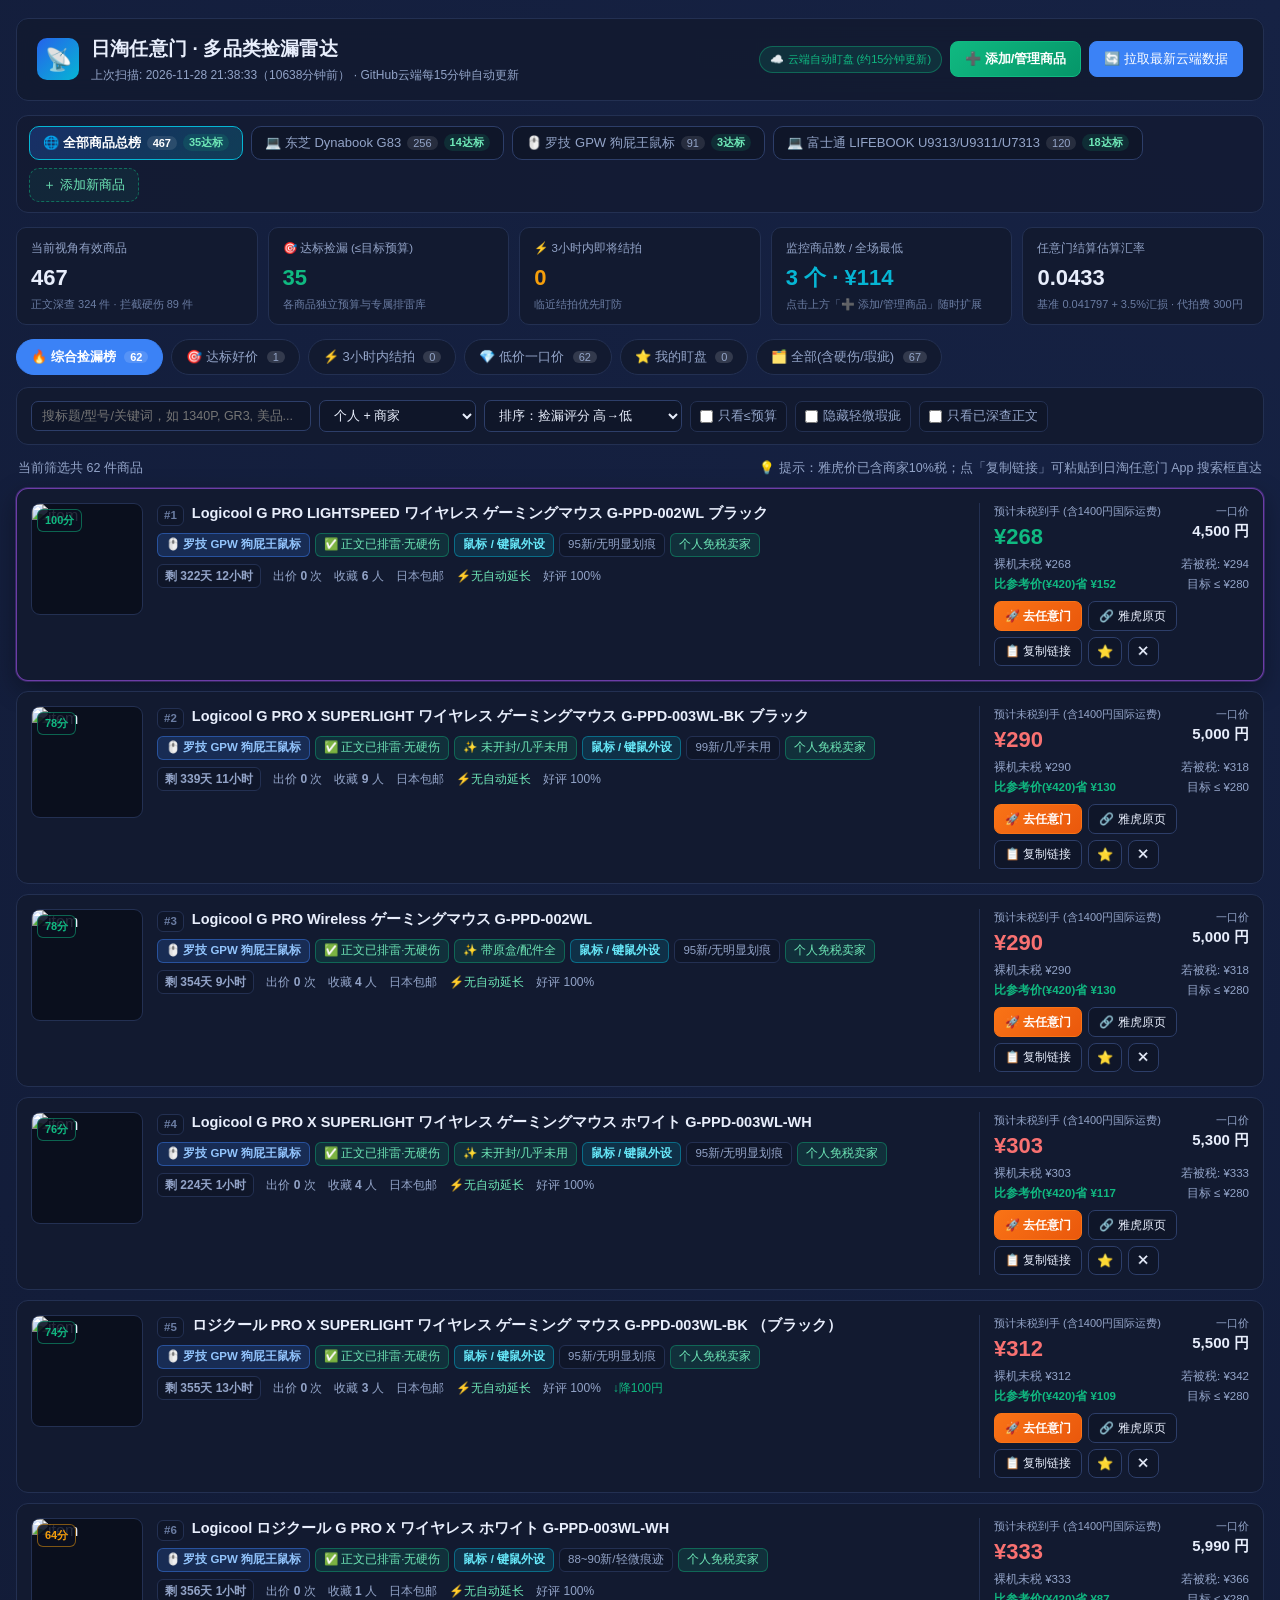
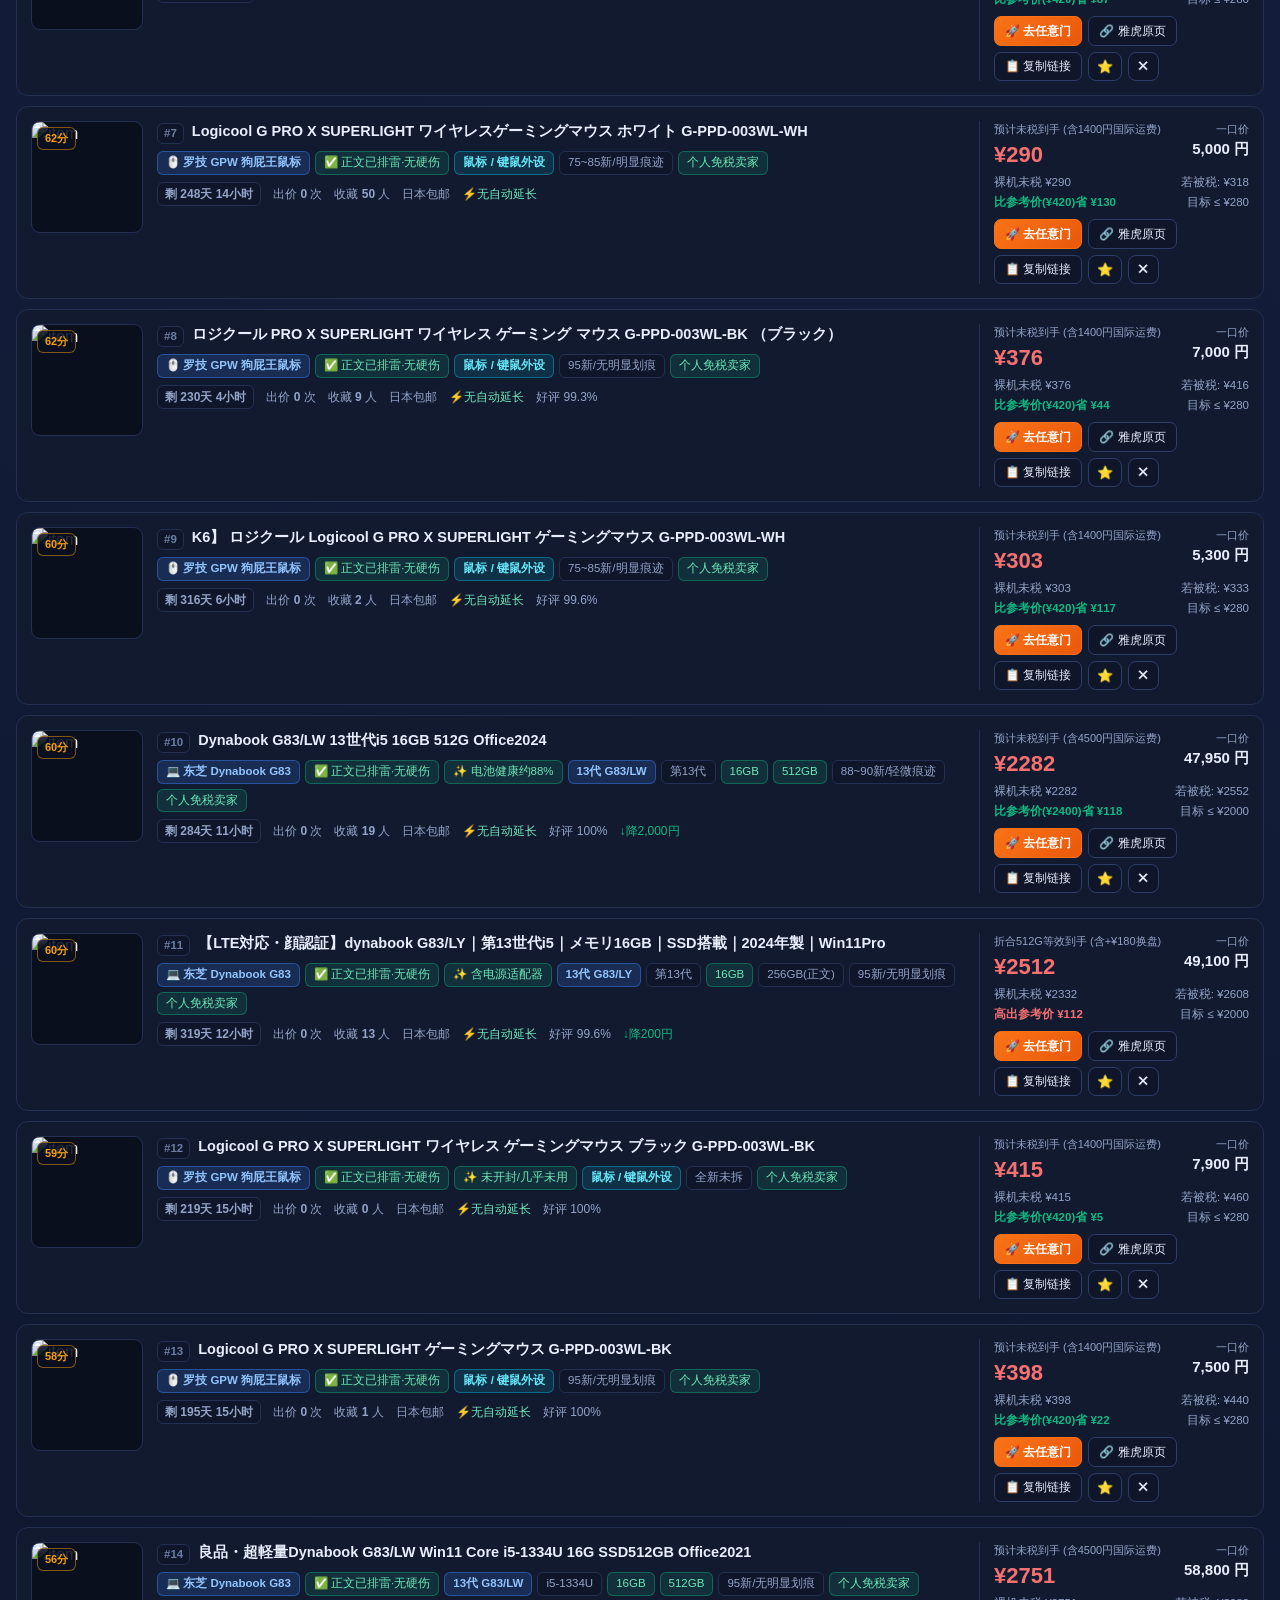
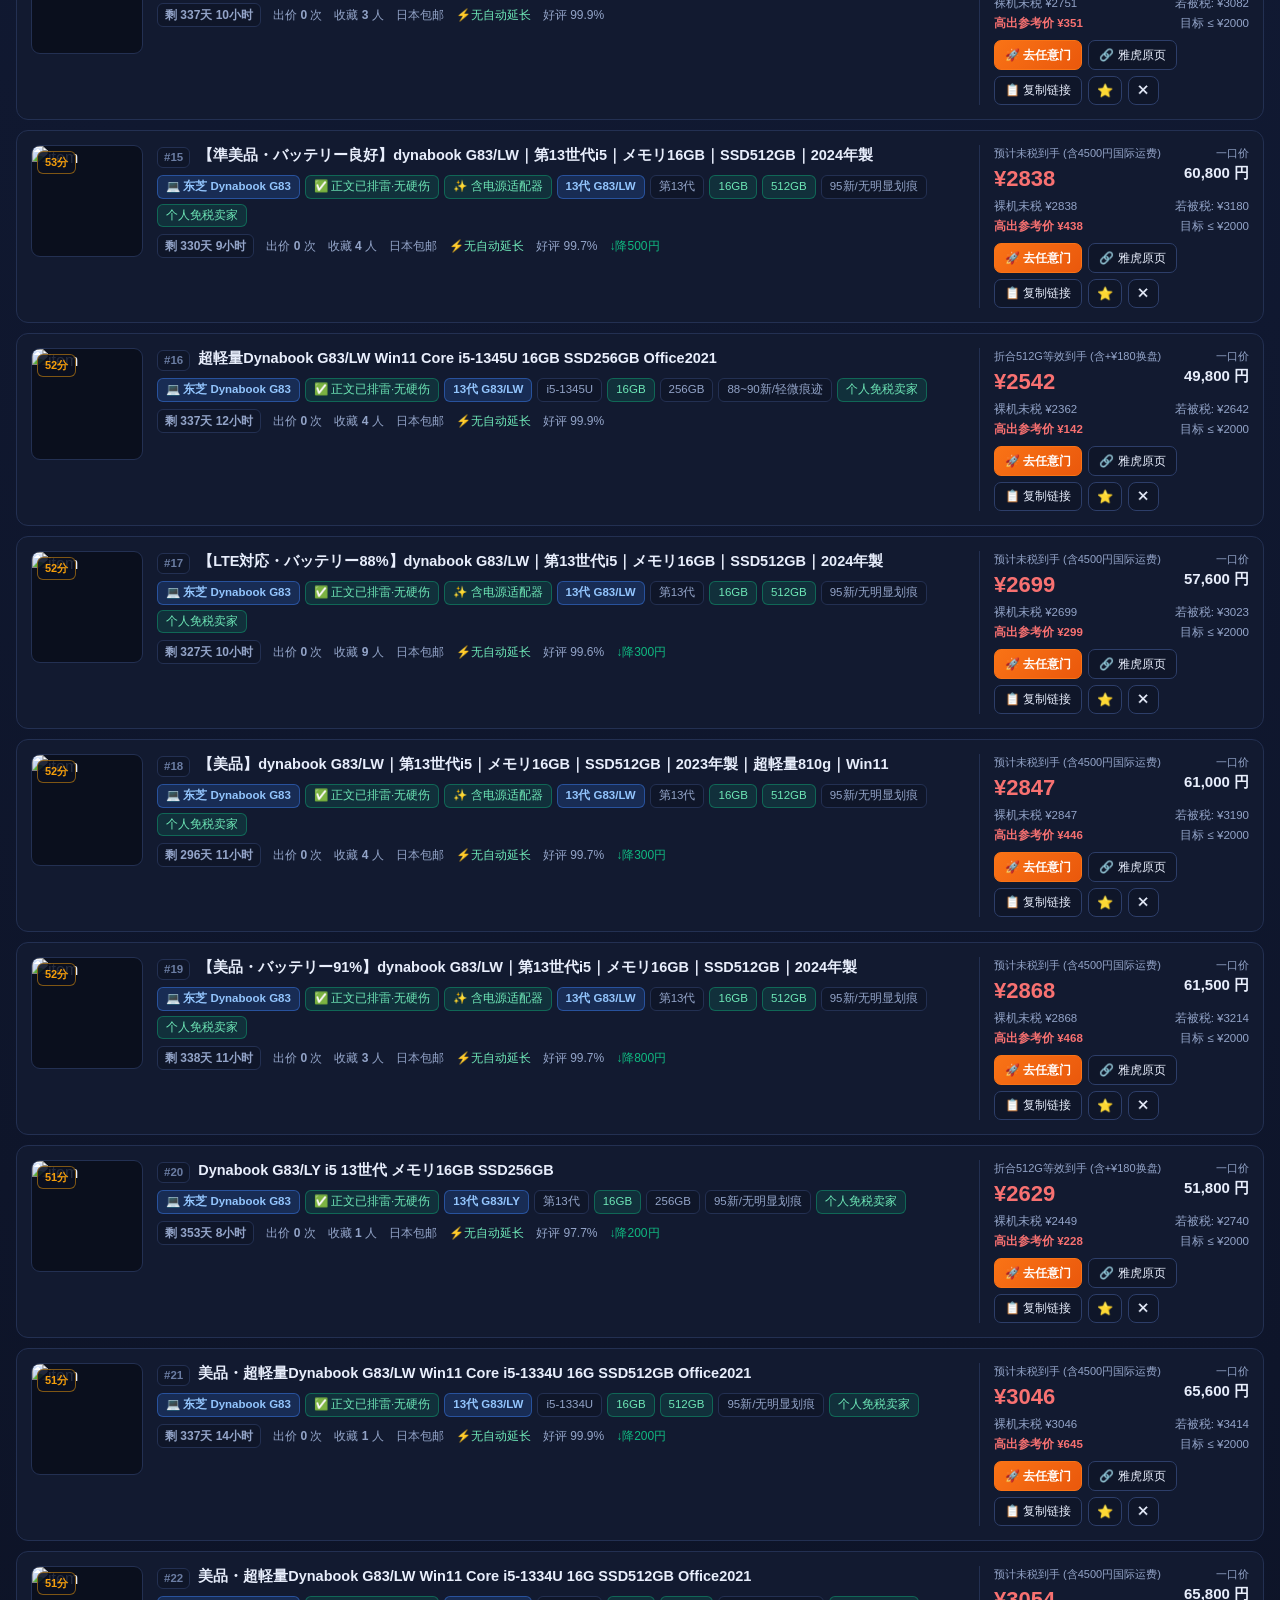
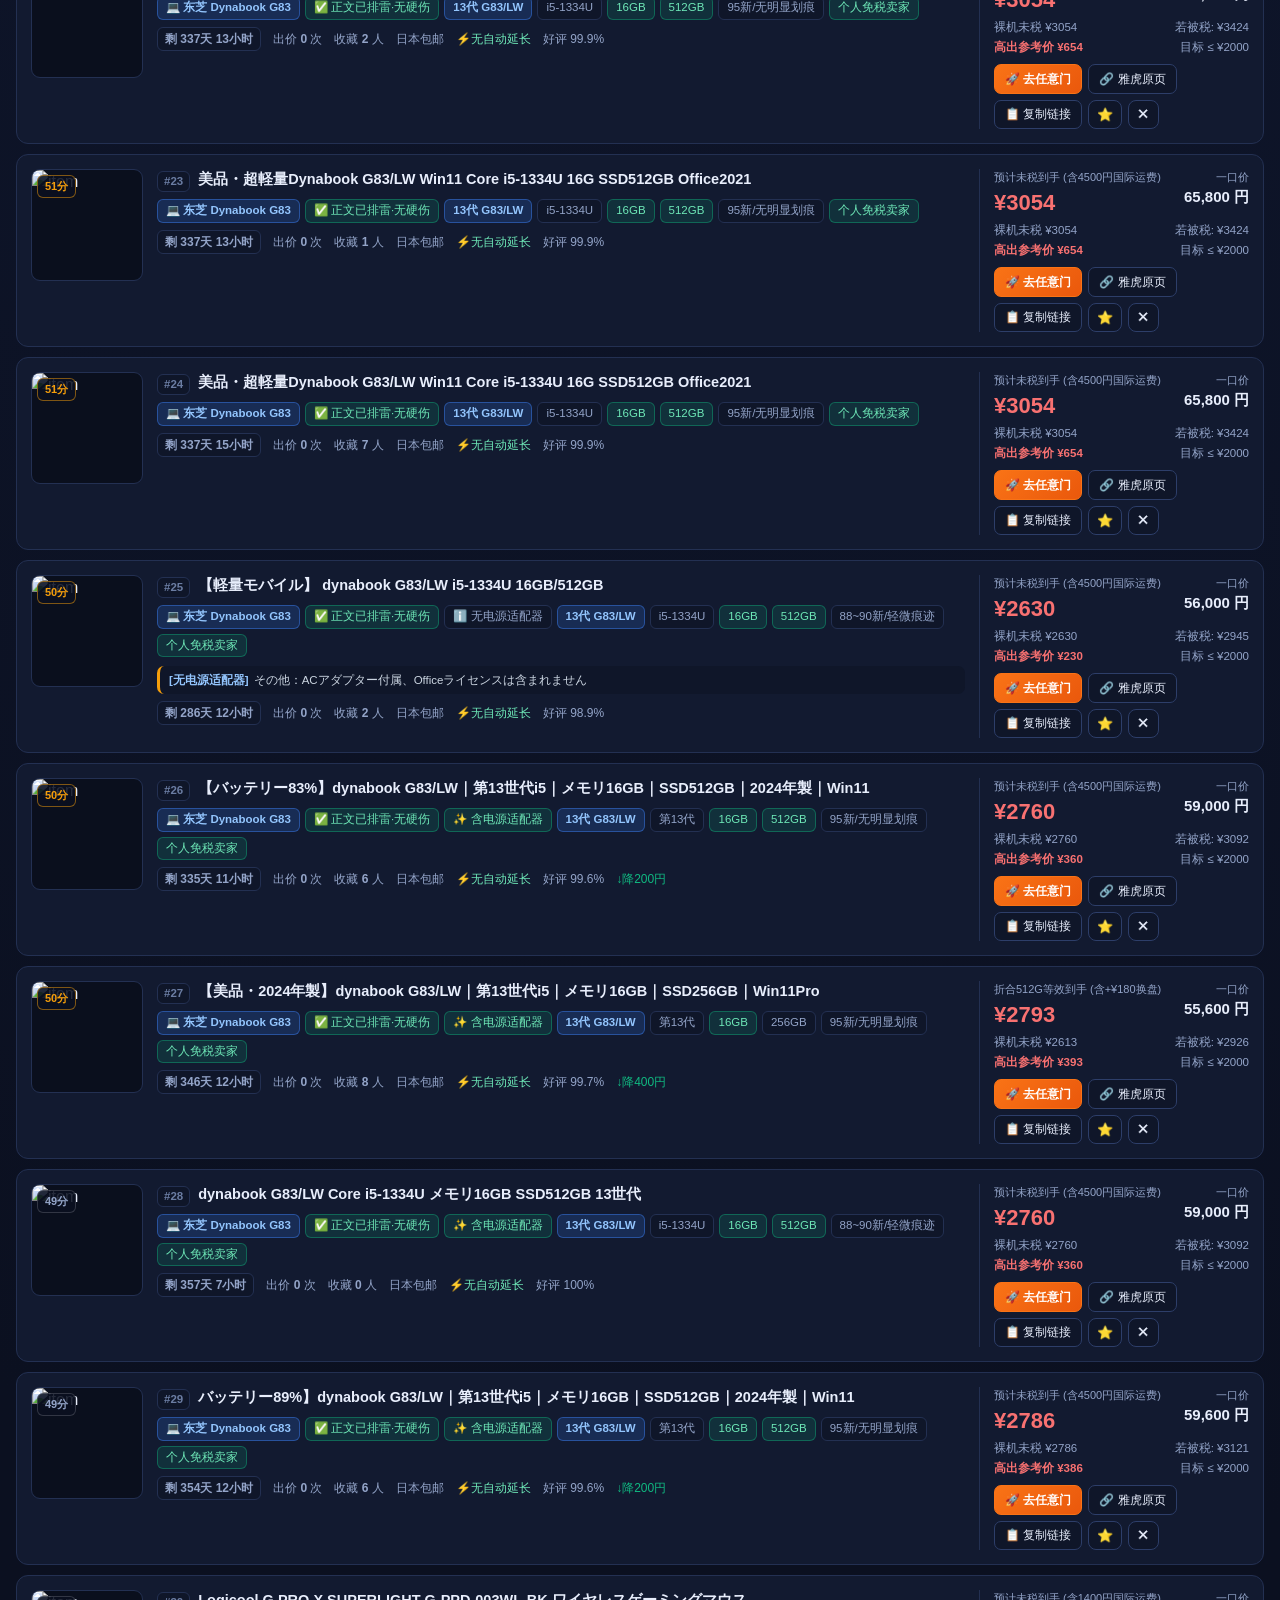
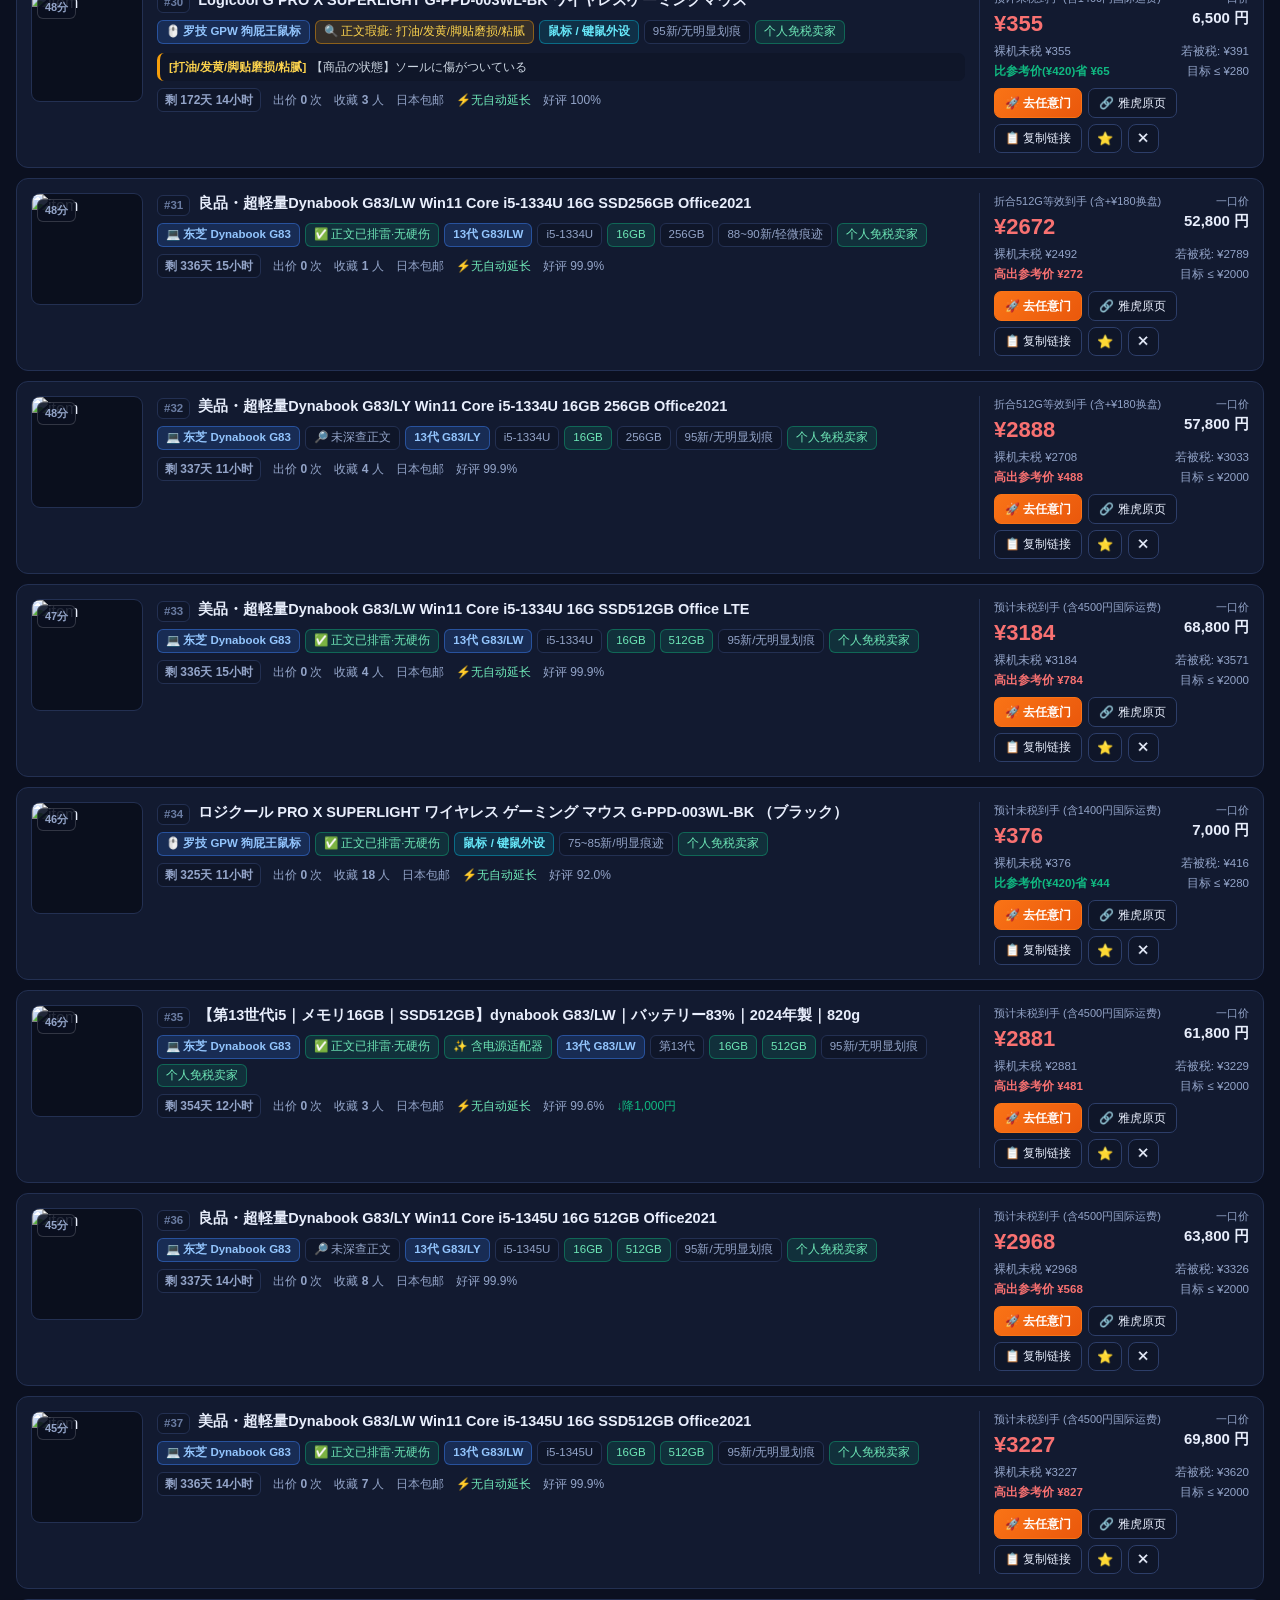
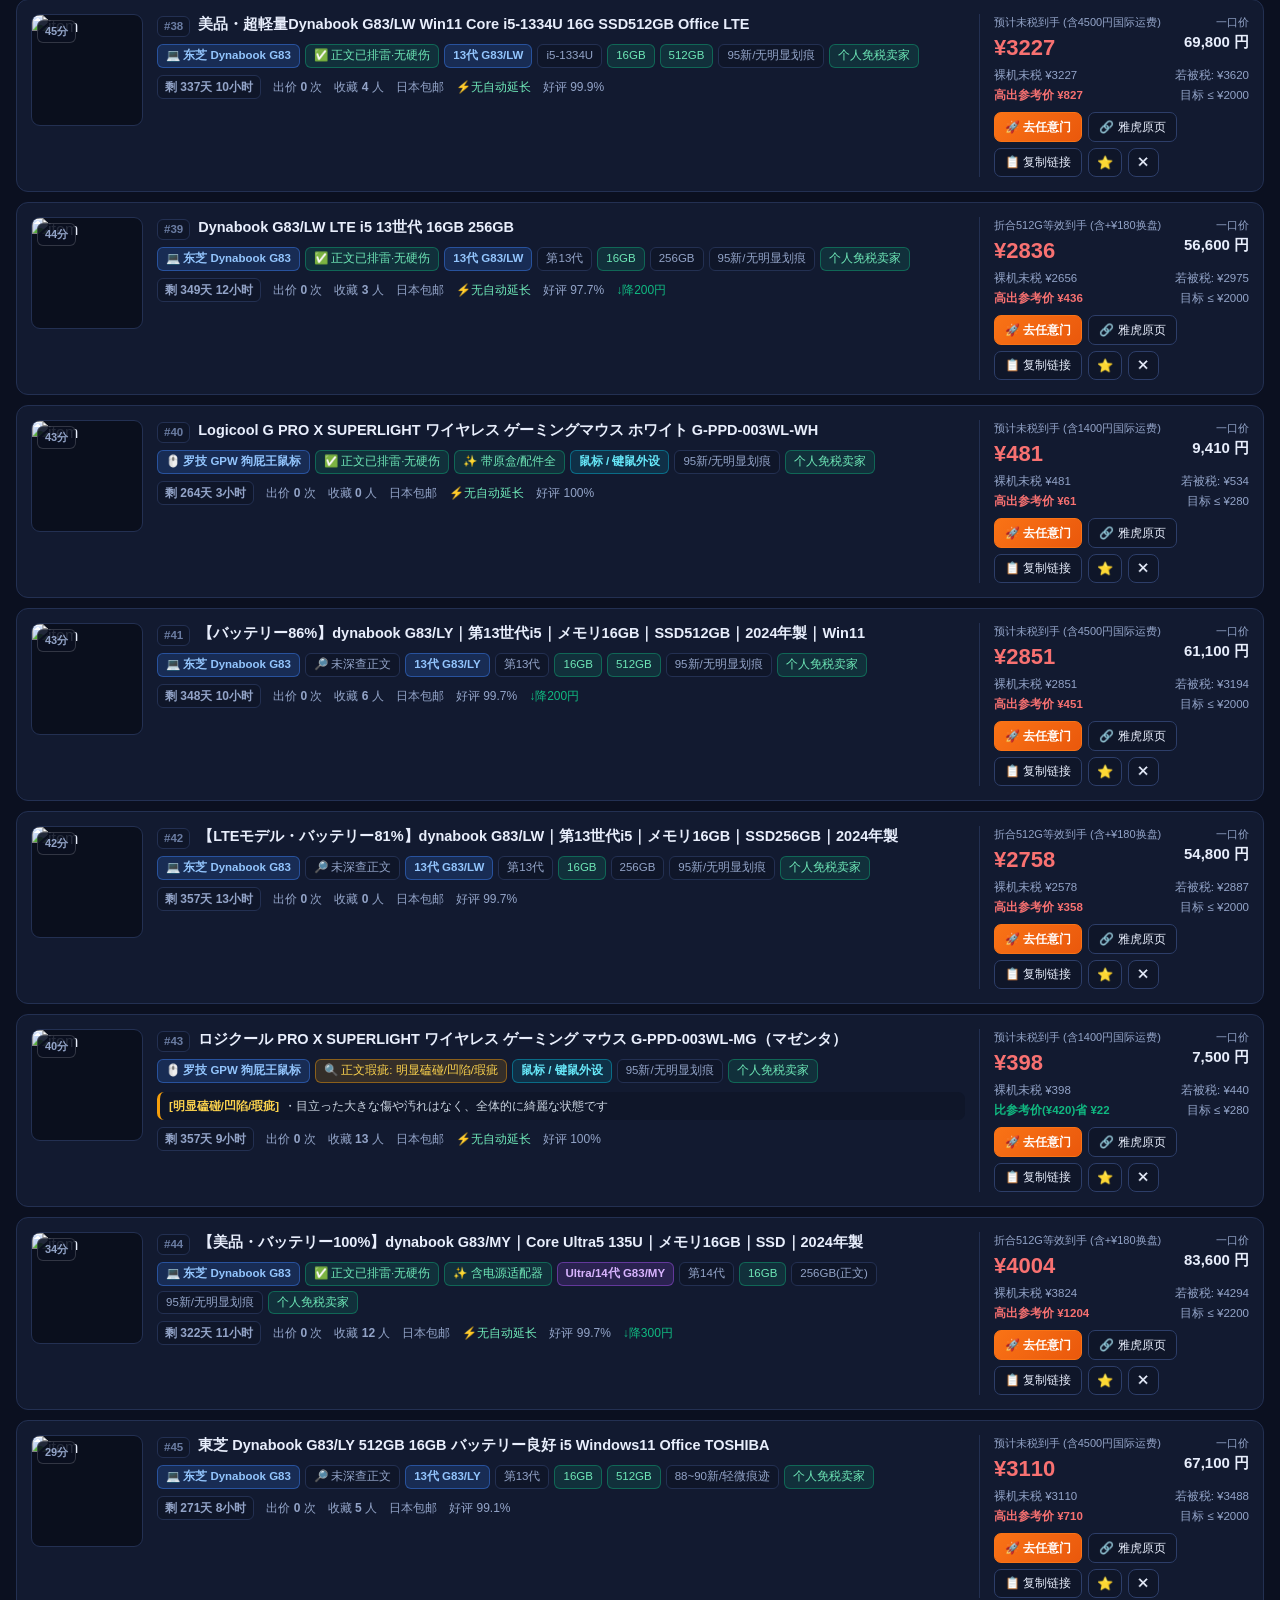
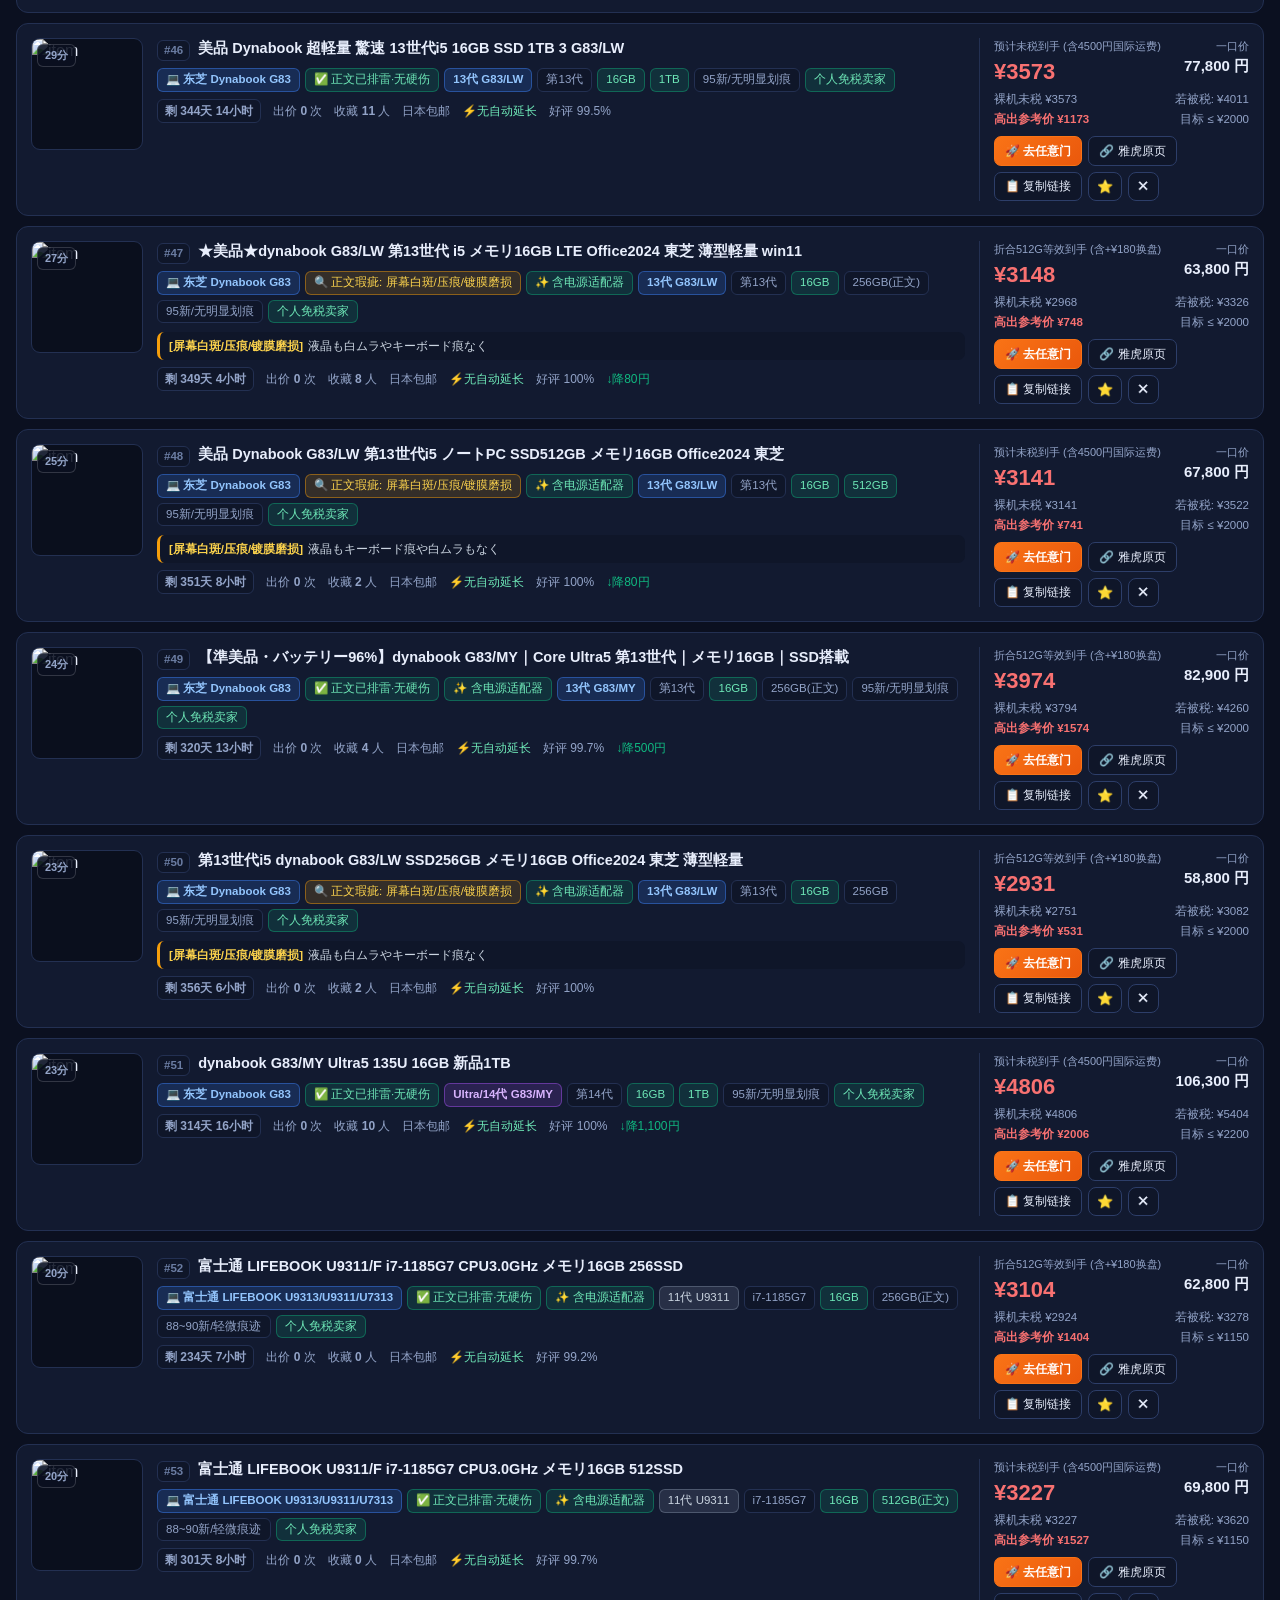
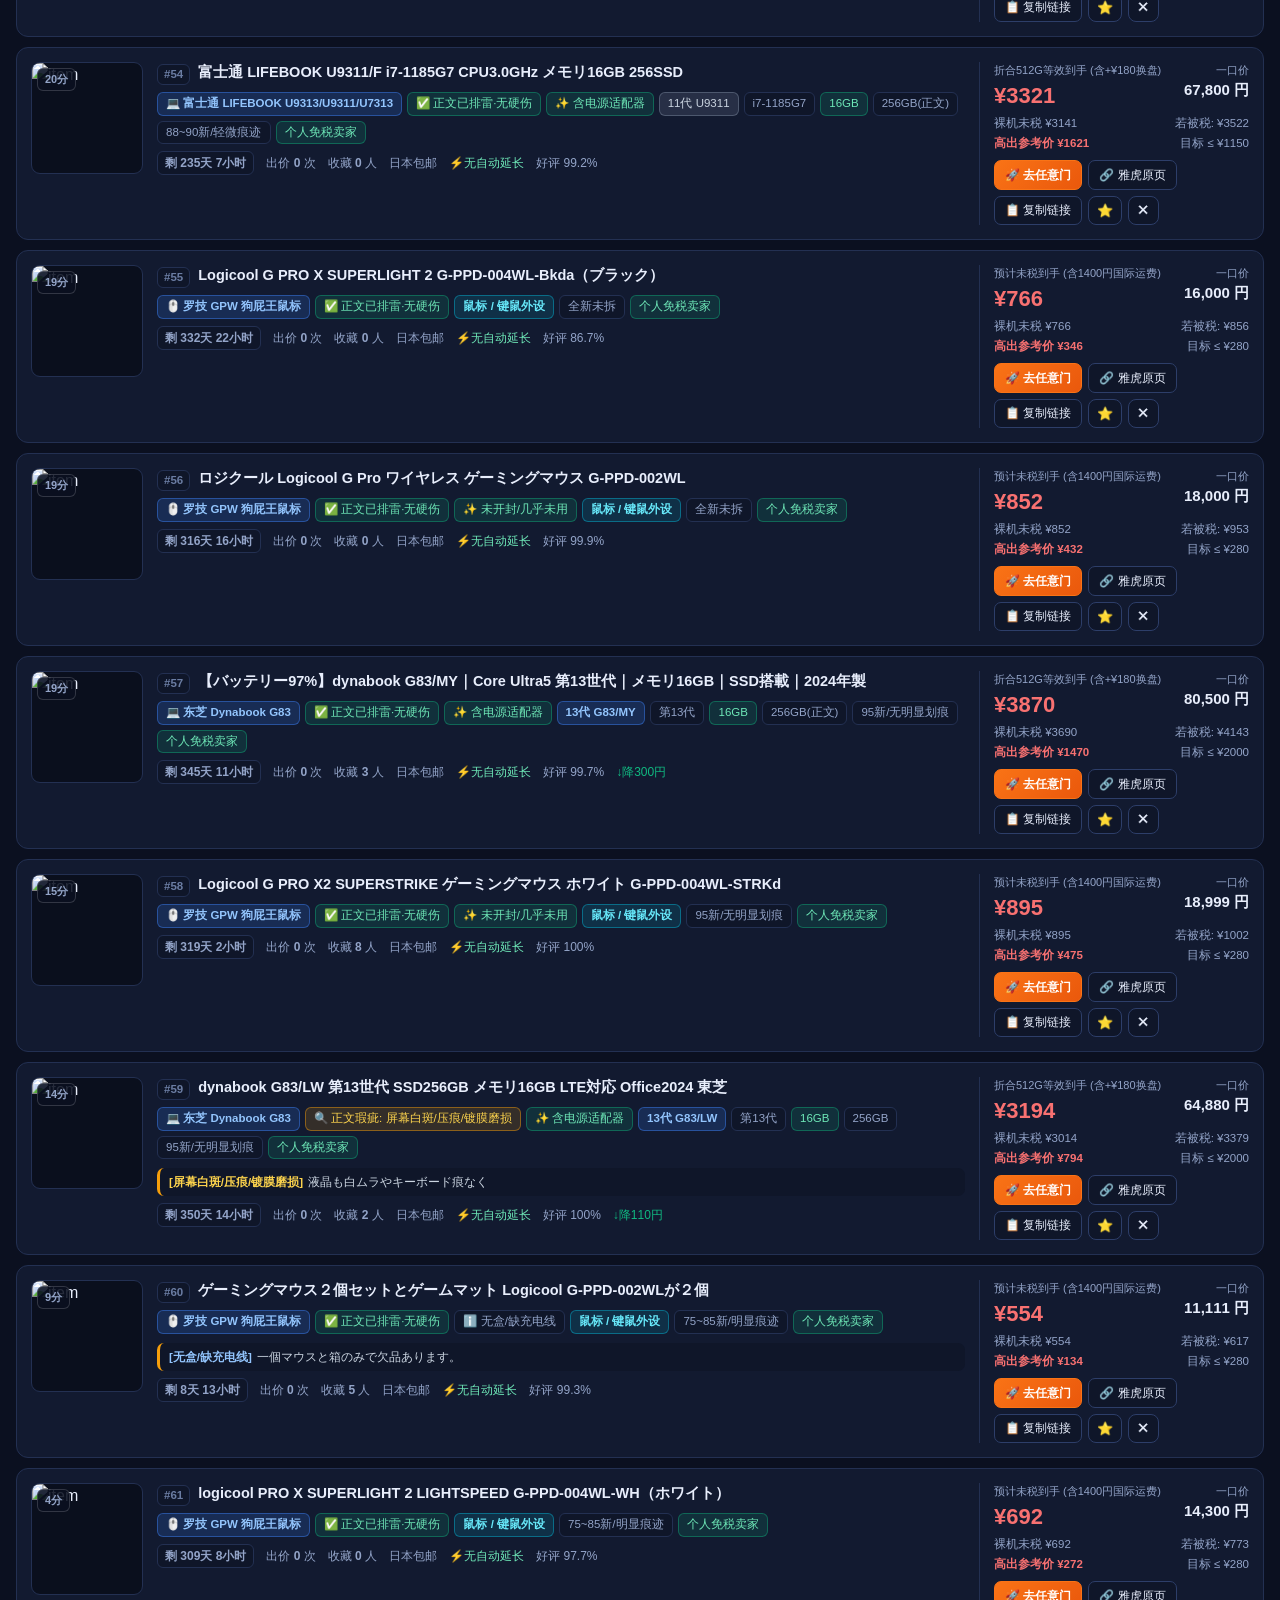
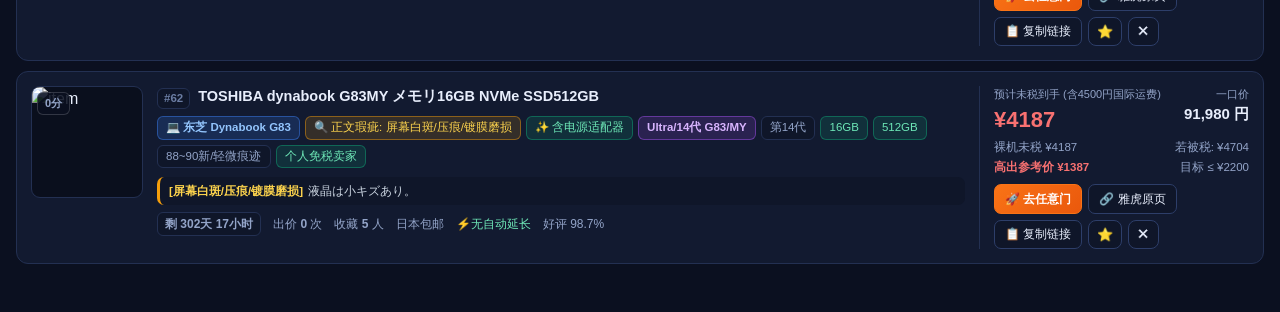
==== docs/index.html @ 6370a527 "chore: update G83 radar snapshot" ====
<!DOCTYPE html>
<html lang="zh-CN">
<head>
  <meta charset="UTF-8" />
  <meta name="viewport" content="width=device-width, initial-scale=1.0" />
  <meta http-equiv="Cache-Control" content="no-cache, no-store, must-revalidate" />
  <meta http-equiv="Pragma" content="no-cache" />
  <meta http-equiv="Expires" content="0" />
  <title>日淘任意门 · 万能多品类捡漏雷达</title>
  <link rel="stylesheet" href="styles.css?v=1795873127" />
</head>
<body>
  <div class="container">
    <header class="topbar">
      <div class="brand">
        <div class="brand-icon">📡</div>
        <div>
          <h1>日淘任意门 · 多品类捡漏雷达</h1>
          <div class="brand-sub" id="statusSub">正在加载最新数据...</div>
        </div>
      </div>
      <div class="header-actions">
        <span class="mode-badge" id="modeBadge">检测运行模式...</span>
        <button class="btn btn-green" id="btnManageProfiles" title="随时添加、修改、暂停或删除你想买的商品">➕ 添加/管理商品</button>
        <button class="btn btn-primary" id="btnScan" title="立即重新抓取雅虎日拍">🔄 立即扫描</button>
        <button class="btn" id="btnSyncGh" style="display:none;" title="将本地修改的商品列表同步到 GitHub 云端">☁️ 同步云端</button>
        <button class="btn" id="btnSettings" title="修改全局汇率、代拍费与手机推送通道">⚙️ 全局与推送</button>
      </div>
    </header>

    <!-- Multi-Category Product Switcher -->
    <section class="profile-strip" id="profileBar">
      <button class="profile-pill active" data-pid="all">🌐 全部商品总榜</button>
    </section>

    <section class="kpi-grid">
      <div class="kpi-card">
        <div class="kpi-label">当前视角有效商品</div>
        <div class="kpi-val" id="kpiClean">-</div>
        <div class="kpi-sub" id="kpiRaw">已自动排雷过滤配件与硬伤</div>
      </div>
      <div class="kpi-card">
        <div class="kpi-label">🎯 达标捡漏 (≤目标预算)</div>
        <div class="kpi-val green" id="kpiUnderBudget">-</div>
        <div class="kpi-sub" id="kpiBudgetDesc">按各商品目标到手价实时比价</div>
      </div>
      <div class="kpi-card">
        <div class="kpi-label">⚡ 3小时内即将结拍</div>
        <div class="kpi-val amber" id="kpiEndingSoon">-</div>
        <div class="kpi-sub">临近结拍优先盯防</div>
      </div>
      <div class="kpi-card">
        <div class="kpi-label" id="kpi4Label">监控商品 / 最低到手价</div>
        <div class="kpi-val cyan" id="kpi4Val">-</div>
        <div class="kpi-sub" id="kpi4Sub">支持 8 套品类专属排雷库</div>
      </div>
      <div class="kpi-card">
        <div class="kpi-label">任意门结算估算汇率</div>
        <div class="kpi-val" id="kpiFx">-</div>
        <div class="kpi-sub" id="kpiFxSub">含约 3.5% 汇损 + 对应国际运费</div>
      </div>
    </section>

    <nav class="tabs" id="presetTabs">
      <button class="tab-btn active" data-tab="steals">🔥 综合捡漏榜 <span class="tab-count" id="cntSteals">0</span></button>
      <button class="tab-btn" data-tab="under">🎯 达标好价 <span class="tab-count" id="cntUnder">0</span></button>
      <button class="tab-btn" data-tab="ending">⚡ 3小时内结拍 <span class="tab-count" id="cntEnding">0</span></button>
      <button class="tab-btn" data-tab="buynow">💎 低价一口价 <span class="tab-count" id="cntBuyNow">0</span></button>
      <button class="tab-btn" data-tab="starred">⭐ 我的盯盘 <span class="tab-count" id="cntStarred">0</span></button>
      <button class="tab-btn" data-tab="all">🗂️ 全部(含硬伤/瑕疵) <span class="tab-count" id="cntAll">0</span></button>
    </nav>

    <section class="filter-bar">
      <input type="text" id="filterSearch" placeholder="搜标题/型号/关键词，如 1340P, GR3, 美品..." />
      <select id="filterGen" class="laptop-only-ctl">
        <option value="all">全部代数</option>
        <option value="13plus">仅 13代 / Ultra</option>
        <option value="12">仅 12代</option>
        <option value="11">仅 11代</option>
      </select>
      <select id="filterRam" class="laptop-only-ctl">
        <option value="16plus">仅 16GB 及以上</option>
        <option value="all">全部内存 (含8GB/未标)</option>
      </select>
      <select id="filterSsd" class="laptop-only-ctl">
        <option value="all">全部硬盘</option>
        <option value="512plus">仅 512GB+</option>
        <option value="256">仅 256GB</option>
      </select>
      <select id="filterSeller">
        <option value="all">个人 + 商家</option>
        <option value="personal">仅个人免税卖家</option>
        <option value="store">仅商家店 (含10%税)</option>
      </select>
      <select id="sortBy">
        <option value="score">排序：捡漏评分 高→低</option>
        <option value="eff512">排序：预计到手价 低→高</option>
        <option value="ending">排序：剩余时间 短→长</option>
        <option value="savings">排序：比国内参考价省最多</option>
      </select>
      <label class="check-pill"><input type="checkbox" id="chkUnderBudget" /> 只看≤预算</label>
      <label class="check-pill"><input type="checkbox" id="chkHideDefect" /> 隐藏轻微瑕疵</label>
      <label class="check-pill"><input type="checkbox" id="chkOnlyInspected" /> 只看已深查正文</label>
    </section>

    <div class="list-meta">
      <span id="resultCount">显示 0 件商品</span>
      <span>💡 提示：雅虎价已含商家10%税；点「复制链接」可粘贴到日淘任意门 App 搜索框直达</span>
    </div>

    <main class="item-list" id="itemList">
      <div class="empty-state">正在连接雅虎日拍数据，请稍候...</div>
    </main>
  </div>

  <!-- Self-Service Product Profiles Manager Modal (Works on BOTH PC & Mobile GitHub Pages!) -->
  <div class="modal-backdrop" id="profilesModal">
    <div class="modal modal-wide">
      <div class="modal-header">
        <h2>📦 添加 / 管理我的监控商品（自助多品类）</h2>
        <button class="btn btn-sm" id="btnClosePm">关闭 ✕</button>
      </div>

      <div class="pm-layout">
        <div class="pm-sidebar">
          <button class="btn btn-green" id="btnNewProfile" style="width:100%;">＋ 添加一个新商品</button>
          <div id="pmList" style="display:flex;flex-direction:column;gap:7px;"></div>
        </div>

        <div id="pmEditor">
          <div class="form-section" style="margin-bottom:12px;">
            <h3 id="pmFormTitle">编辑监控商品</h3>
            <div class="form-grid">
              <div class="field">
                <label>商品名称（显示在标签栏和推送标题里）</label>
                <input type="text" id="pmName" placeholder="如：理光 GR3 / Switch OLED / ThinkPad X1" />
              </div>
              <div class="field">
                <label>品类模板（自动套用运费、税率与专属日文排雷库）</label>
                <select id="pmCategory" style="width:100%;background:var(--bg);border:1px solid var(--border-light);color:var(--text);border-radius:7px;padding:7px 9px;font-size:12.5px;"></select>
              </div>
              <div class="field">
                <label>目标到手价上限 (¥ 低于此价才算达标捡漏)</label>
                <input type="number" id="pmTargetCny" placeholder="如 2000" />
              </div>
              <div class="field">
                <label>国内/闲鱼参考价 (¥ 用来算能省多少钱)</label>
                <input type="number" id="pmRefCny" placeholder="如 2400" />
              </div>
            </div>
            <div class="tpl-hint-box" id="pmTplHint">选择品类模板后会显示对应物流建议与自动排雷范围。</div>

            <div class="field" style="margin-top:10px;">
              <label>雅虎搜索关键词（每行一个，建议填英文/日文型号，如 RICOH GR III、リコー GR3）</label>
              <textarea id="pmQueries" placeholder="每行一个关键词，例如：&#10;RICOH GR III&#10;リコー GR3"></textarea>
            </div>

            <div class="form-grid" style="margin-top:10px;">
              <div class="field">
                <label>国际运费+加固估算 (日元)</label>
                <input type="number" id="pmIntlShip" />
              </div>
              <div class="field">
                <label>默认日内运费 (日元，无标注时)</label>
                <input type="number" id="pmDomShip" />
              </div>
              <div class="field">
                <label>必须包含词（选填，逗号分隔，如 gr3,grii）</label>
                <input type="text" id="pmMustInclude" placeholder="留空则不限制" />
              </div>
              <div class="field">
                <label>额外排除词（选填，逗号分隔，如 ストラップ,空箱）</label>
                <input type="text" id="pmExclude" placeholder="已内置常见配件排除，可额外补充" />
              </div>
            </div>

            <div style="display:flex;flex-wrap:wrap;gap:10px;margin-top:10px;">
              <label class="check-pill"><input type="checkbox" id="pmEnabled" /> 启用监控</label>
              <label class="check-pill"><input type="checkbox" id="pmTaxIncl" /> 走竹蜻蜓等包税专线 (0关税)</label>
              <label class="check-pill"><input type="checkbox" id="pmAlertEnabled" /> 达标时发送手机推送</label>
              <label class="check-pill"><input type="checkbox" id="pmBuyNowAlert" /> 低价一口价立刻推送</label>
            </div>

            <!-- Laptop-specific extra rules (shown only when category == laptop) -->
            <div id="pmLaptopBox" style="display:none;margin-top:12px;padding-top:10px;border-top:1px dashed var(--border-light);">
              <div style="font-size:12px;color:var(--cyan);font-weight:600;margin-bottom:8px;">💻 笔记本专属筛选与换盘设置</div>
              <div class="form-grid">
                <div class="field"><label>256G→512G 换盘差价 (¥，0为不折算)</label><input type="number" id="pmSsdDiff" /></div>
                <div class="field"><label>雅虎分类ID (笔记本默认 23412)</label><input type="text" id="pmAucCat" /></div>
              </div>
              <div style="display:flex;flex-wrap:wrap;gap:10px;margin-top:8px;">
                <label class="check-pill"><input type="checkbox" id="pmReq16" /> 推送要求 16GB+ 内存</label>
                <label class="check-pill"><input type="checkbox" id="pmExclI3" /> 自动排除 i3 处理器</label>
              </div>
              <div id="pmG83GenBox" style="display:none;margin-top:10px;">
                <div style="font-size:11.5px;color:var(--text-muted);margin-bottom:6px;">分代目标预算（折合 512G 未税人民币）：</div>
                <div class="form-grid">
                  <div class="field"><label>13代 目标上限 (¥)</label><input type="number" id="pmG13Max" /></div>
                  <div class="field"><label>13代 闲鱼参考 (¥)</label><input type="number" id="pmG13Ref" /></div>
                  <div class="field"><label>12代 目标上限 (¥)</label><input type="number" id="pmG12Max" /></div>
                  <div class="field"><label>12代 闲鱼参考 (¥)</label><input type="number" id="pmG12Ref" /></div>
                  <div class="field"><label>11代 目标上限 (¥)</label><input type="number" id="pmG11Max" /></div>
                  <div class="field"><label>11代 闲鱼参考 (¥)</label><input type="number" id="pmG11Ref" /></div>
                </div>
              </div>
            </div>

            <div style="display:flex;justify-content:space-between;align-items:center;margin-top:12px;">
              <button class="btn btn-sm btn-danger" id="btnDeleteProfile">🗑️ 删除此商品</button>
              <button class="btn btn-sm btn-primary" id="btnApplyForm">✓ 暂存当前商品修改</button>
            </div>
          </div>

          <!-- Mobile GitHub Direct Save Panel (shown only on GitHub Pages) -->
          <div class="gh-mobile-box" id="ghMobileBox" style="display:none;">
            <div style="font-weight:600;margin-bottom:5px;">📱 手机端直接修改并同步到云端（仅保存在你手机浏览器里，绝不上传）</div>
            <div style="font-size:11.5px;opacity:0.9;margin-bottom:8px;">
              去 <a href="https://github.com/settings/personal-access-tokens/new" target="_blank" style="color:#93c5fd;">GitHub 生成细粒度 Token</a>（只选仓库 <code id="ghRepoLabel">bianfu69-cell/111</code>，勾选 <code>Contents: Read and write</code> 和 <code>Actions: Read and write</code>），粘贴在下面一次，以后就能直接在手机上随时加/改商品并立刻触发云端扫描！
            </div>
            <div style="display:flex;gap:8px;flex-wrap:wrap;">
              <input type="password" id="ghPatInput" placeholder="粘贴 github_pat_... (仅存本机浏览器)" style="flex:1;min-width:190px;background:var(--bg);border:1px solid var(--border-light);color:var(--text);border-radius:7px;padding:7px 9px;font-size:12px;" />
              <button class="btn btn-sm" id="btnSavePat">记住 Token</button>
            </div>
          </div>
        </div>
      </div>

      <div class="modal-footer">
        <span style="font-size:12px;color:var(--text-muted);" id="pmFooterHint">修改完点右侧保存生效</span>
        <div style="display:flex;gap:8px;flex-wrap:wrap;">
          <button class="btn" id="btnCancelPm">取消</button>
          <button class="btn btn-primary" id="btnSaveProfilesLocal">💾 保存并立即扫描</button>
          <button class="btn btn-green" id="btnSaveProfilesCloud">☁️ 保存并同步到 GitHub 云端</button>
        </div>
      </div>
    </div>
  </div>

  <!-- Global Settings & Push Notifications Modal (Local Server Mode) -->
  <div class="modal-backdrop" id="settingsModal">
    <div class="modal">
      <div class="modal-header">
        <h2>⚙️ 全局汇率、代拍费与手机推送设置</h2>
        <button class="btn btn-sm" id="btnCloseModal">关闭 ✕</button>
      </div>

      <div class="form-section">
        <h3>1. 日淘任意门通用成本参数（所有商品共用）</h3>
        <div class="form-grid">
          <div class="field"><label>任意门汇损加成 (%)</label><input type="number" step="0.1" id="cfgSpread" /></div>
          <div class="field"><label>任意门代拍费 (日元/单)</label><input type="number" id="cfgDoorzoFee" /></div>
          <div class="field"><label>本地后台自动扫描间隔 (分钟)</label><input type="number" id="cfgPollMin" /></div>
          <div class="field"><label>同商品推送冷却时间 (分钟)</label><input type="number" id="cfgCooldown" /></div>
        </div>
      </div>

      <div class="form-section">
        <h3>2. 本地手机/桌面推送通道（云端推送请在 GitHub Secrets 配置）</h3>
        <div class="form-grid">
          <div class="field"><label>iPhone Bark 推送地址</label><input type="text" id="cfgBark" placeholder="https://api.day.app/你的Key" /></div>
          <div class="field"><label>ntfy 主题名 (免费免注册 App)</label><input type="text" id="cfgNtfy" placeholder="如 my-radar-9821" /></div>
          <div class="field"><label>微信 PushPlus Token</label><input type="text" id="cfgPushPlus" placeholder="选填" /></div>
          <div class="field"><label>微信 Server酱 SendKey</label><input type="text" id="cfgServerChan" placeholder="选填" /></div>
          <div class="field"><label>飞书机器人 Webhook</label><input type="text" id="cfgFeishu" placeholder="https://open.feishu.cn/..." /></div>
          <div class="field"><label>钉钉机器人 Webhook</label><input type="text" id="cfgDingtalk" placeholder="https://oapi.dingtalk.com/..." /></div>
        </div>
        <div style="margin-top: 10px;">
          <label class="check-pill"><input type="checkbox" id="cfgWinToast" /> 本地运行时弹出 Windows 桌面通知</label>
        </div>
      </div>

      <div class="modal-footer">
        <button class="btn" id="btnTestNotify">📤 发送测试推送</button>
        <div style="display:flex; gap:8px;">
          <button class="btn" id="btnCancelModal">取消</button>
          <button class="btn btn-primary" id="btnSaveConfig">💾 保存全局设置</button>
        </div>
      </div>
    </div>
  </div>

  <div class="toast" id="toast"></div>
  <script src="app.js?v=1795873127"></script>
</body>
</html>
---- docs/styles.css ----
:root {
  --bg: #0b1020;
  --bg-card: #121a30;
  --bg-card-hover: #17213d;
  --bg-panel: #0f1629;
  --border: #233052;
  --border-light: #2d3e69;
  --text: #e8eefc;
  --text-muted: #93a4c8;
  --text-dim: #6b7da3;
  --accent: #3b82f6;
  --accent-hover: #2563eb;
  --green: #10b981;
  --green-bg: rgba(16, 185, 129, 0.14);
  --amber: #f59e0b;
  --amber-bg: rgba(245, 158, 11, 0.15);
  --red: #ef4444;
  --red-bg: rgba(239, 68, 68, 0.16);
  --purple: #a855f7;
  --purple-bg: rgba(168, 85, 247, 0.16);
  --cyan: #06b6d4;
  --cyan-bg: rgba(6, 182, 212, 0.14);
  --radius: 12px;
  --shadow: 0 8px 24px rgba(0, 0, 0, 0.35);
}

* { box-sizing: border-box; margin: 0; padding: 0; }

body {
  font-family: -apple-system, BlinkMacSystemFont, "Segoe UI", "PingFang SC", "Microsoft YaHei", sans-serif;
  background: radial-gradient(circle at top right, #162244 0%, var(--bg) 48%);
  color: var(--text);
  min-height: 100vh;
  line-height: 1.5;
  -webkit-font-smoothing: antialiased;
}

.container {
  max-width: 1320px;
  margin: 0 auto;
  padding: 18px 16px 48px;
}

/* Header */
.topbar {
  display: flex;
  flex-wrap: wrap;
  justify-content: space-between;
  align-items: center;
  gap: 12px;
  padding: 16px 20px;
  background: rgba(18, 26, 48, 0.85);
  backdrop-filter: blur(12px);
  border: 1px solid var(--border);
  border-radius: var(--radius);
  margin-bottom: 14px;
}

.brand {
  display: flex;
  align-items: center;
  gap: 12px;
}

.brand-icon {
  width: 42px;
  height: 42px;
  border-radius: 10px;
  background: linear-gradient(135deg, #2563eb, #06b6d4);
  display: flex;
  align-items: center;
  justify-content: center;
  font-size: 22px;
  flex-shrink: 0;
}

.brand h1 {
  font-size: 19px;
  font-weight: 700;
  letter-spacing: 0.2px;
}

.brand-sub {
  font-size: 12px;
  color: var(--text-muted);
  margin-top: 2px;
}

.header-actions {
  display: flex;
  flex-wrap: wrap;
  align-items: center;
  gap: 8px;
}

.mode-badge {
  font-size: 11px;
  padding: 4px 10px;
  border-radius: 999px;
  border: 1px solid var(--border-light);
  color: var(--text-muted);
  background: var(--bg-panel);
}

.mode-badge.live {
  border-color: rgba(16, 185, 129, 0.4);
  color: var(--green);
  background: var(--green-bg);
}

/* Buttons */
.btn {
  display: inline-flex;
  align-items: center;
  justify-content: center;
  gap: 6px;
  padding: 8px 14px;
  border-radius: 8px;
  border: 1px solid var(--border-light);
  background: var(--bg-panel);
  color: var(--text);
  font-size: 13px;
  font-weight: 500;
  cursor: pointer;
  text-decoration: none;
  transition: all 0.15s ease;
  white-space: nowrap;
}

.btn:hover { background: var(--bg-card-hover); border-color: var(--accent); }
.btn:disabled { opacity: 0.55; cursor: not-allowed; }
.btn-primary { background: var(--accent); border-color: var(--accent); color: #fff; }
.btn-primary:hover { background: var(--accent-hover); }
.btn-doorzo { background: linear-gradient(135deg, #f97316, #ea580c); border-color: #f97316; color: #fff; font-weight: 600; }
.btn-doorzo:hover { filter: brightness(1.08); border-color: #fb923c; }
.btn-sm { padding: 5px 10px; font-size: 12px; border-radius: 7px; }
.btn-icon { padding: 5px 8px; font-size: 13px; }
.btn-star.active { background: var(--amber-bg); border-color: var(--amber); color: var(--amber); }

/* Profile Switcher Strip */
.profile-strip {
  display: flex;
  flex-wrap: wrap;
  align-items: center;
  gap: 8px;
  margin-bottom: 14px;
  padding: 10px 12px;
  background: rgba(18, 26, 48, 0.72);
  border: 1px solid var(--border);
  border-radius: var(--radius);
}

.profile-pill {
  display: inline-flex;
  align-items: center;
  gap: 6px;
  padding: 7px 13px;
  border-radius: 10px;
  border: 1px solid var(--border-light);
  background: var(--bg-panel);
  color: var(--text-muted);
  font-size: 13px;
  font-weight: 500;
  cursor: pointer;
  transition: all 0.15s;
}

.profile-pill:hover { border-color: var(--accent); color: var(--text); }
.profile-pill.active {
  background: linear-gradient(135deg, rgba(37, 99, 235, 0.28), rgba(6, 182, 212, 0.22));
  border-color: var(--cyan);
  color: #fff;
  font-weight: 600;
}

.profile-pill .pill-stat {
  font-size: 11px;
  padding: 1px 6px;
  border-radius: 999px;
  background: rgba(255, 255, 255, 0.1);
}

.profile-pill .pill-deal {
  font-size: 11px;
  padding: 1px 6px;
  border-radius: 999px;
  background: var(--green-bg);
  color: #6ee7b7;
  font-weight: 600;
}

.profile-pill-add {
  border-style: dashed;
  border-color: rgba(16, 185, 129, 0.5);
  color: #6ee7b7;
  background: rgba(16, 185, 129, 0.08);
}

.profile-pill-add:hover {
  background: rgba(16, 185, 129, 0.18);
  border-color: var(--green);
  color: #fff;
}

/* Profile Manager Modal Layout */
.modal-wide { max-width: 920px; }

.pm-layout {
  display: grid;
  grid-template-columns: 245px 1fr;
  gap: 14px;
}

.pm-sidebar {
  display: flex;
  flex-direction: column;
  gap: 8px;
  border-right: 1px solid var(--border);
  padding-right: 12px;
}

.pm-item {
  display: flex;
  justify-content: space-between;
  align-items: center;
  gap: 6px;
  padding: 9px 10px;
  border-radius: 9px;
  border: 1px solid var(--border);
  background: var(--bg-panel);
  cursor: pointer;
  transition: all 0.15s;
}

.pm-item:hover { border-color: var(--border-light); }
.pm-item.active { border-color: var(--cyan); background: rgba(6, 182, 212, 0.12); }
.pm-item.disabled { opacity: 0.55; }
.pm-item-title { font-size: 13px; font-weight: 600; color: var(--text); }
.pm-item-sub { font-size: 11px; color: var(--text-muted); margin-top: 2px; }

.tpl-hint-box {
  margin-top: 8px;
  padding: 8px 10px;
  border-radius: 8px;
  background: rgba(6, 182, 212, 0.1);
  border: 1px solid rgba(6, 182, 212, 0.28);
  font-size: 11.5px;
  color: #a5f3fc;
  line-height: 1.5;
}

.gh-mobile-box {
  margin-top: 12px;
  padding: 10px 12px;
  border-radius: 9px;
  background: rgba(168, 85, 247, 0.1);
  border: 1px solid rgba(168, 85, 247, 0.35);
  font-size: 12px;
  color: #e9d5ff;
}

.btn-green {
  background: linear-gradient(135deg, #10b981, #059669);
  border-color: #10b981;
  color: #fff;
  font-weight: 600;
}

.btn-green:hover { filter: brightness(1.08); border-color: #34d399; }

.btn-danger {
  background: rgba(239, 68, 68, 0.15);
  border-color: rgba(239, 68, 68, 0.45);
  color: #fca5a5;
}

.btn-danger:hover { background: rgba(239, 68, 68, 0.28); border-color: var(--red); }

@media (max-width: 780px) {
  .pm-layout { grid-template-columns: 1fr; }
  .pm-sidebar { border-right: none; border-bottom: 1px solid var(--border); padding-right: 0; padding-bottom: 12px; }
}

/* KPI Strip */
.kpi-grid {
  display: grid;
  grid-template-columns: repeat(auto-fit, minmax(165px, 1fr));
  gap: 10px;
  margin-bottom: 14px;
}

.kpi-card {
  background: var(--bg-card);
  border: 1px solid var(--border);
  border-radius: 10px;
  padding: 12px 14px;
}

.kpi-label { font-size: 11.5px; color: var(--text-muted); margin-bottom: 4px; }
.kpi-val { font-size: 22px; font-weight: 700; font-variant-numeric: tabular-nums; }
.kpi-sub { font-size: 11px; color: var(--text-dim); margin-top: 2px; }
.kpi-val.green { color: var(--green); }
.kpi-val.amber { color: var(--amber); }
.kpi-val.cyan { color: var(--cyan); }

/* Preset Tabs */
.tabs {
  display: flex;
  flex-wrap: wrap;
  gap: 8px;
  margin-bottom: 12px;
}

.tab-btn {
  padding: 8px 14px;
  border-radius: 999px;
  border: 1px solid var(--border);
  background: var(--bg-card);
  color: var(--text-muted);
  font-size: 13px;
  font-weight: 500;
  cursor: pointer;
  transition: all 0.15s;
}

.tab-btn:hover { color: var(--text); border-color: var(--border-light); }
.tab-btn.active {
  background: var(--accent);
  border-color: var(--accent);
  color: #fff;
  font-weight: 600;
}

.tab-count {
  display: inline-block;
  margin-left: 5px;
  padding: 0 6px;
  font-size: 11px;
  border-radius: 999px;
  background: rgba(255, 255, 255, 0.14);
}

/* Filter Bar */
.filter-bar {
  display: flex;
  flex-wrap: wrap;
  align-items: center;
  gap: 8px;
  padding: 12px 14px;
  background: var(--bg-card);
  border: 1px solid var(--border);
  border-radius: var(--radius);
  margin-bottom: 14px;
}

.filter-bar input[type="text"],
.filter-bar select {
  background: var(--bg-panel);
  border: 1px solid var(--border-light);
  color: var(--text);
  border-radius: 7px;
  padding: 7px 10px;
  font-size: 12.5px;
  outline: none;
}

.filter-bar input[type="text"] { min-width: 190px; flex: 1; max-width: 280px; }
.filter-bar input:focus, .filter-bar select:focus { border-color: var(--accent); }

.check-pill {
  display: inline-flex;
  align-items: center;
  gap: 5px;
  font-size: 12.5px;
  color: var(--text-muted);
  cursor: pointer;
  padding: 5px 9px;
  border-radius: 7px;
  border: 1px solid var(--border);
  background: var(--bg-panel);
  user-select: none;
}

.check-pill input { accent-color: var(--accent); }

/* Listing Cards */
.list-meta {
  display: flex;
  justify-content: space-between;
  align-items: center;
  font-size: 12.5px;
  color: var(--text-muted);
  margin-bottom: 10px;
  padding: 0 2px;
}

.item-list {
  display: flex;
  flex-direction: column;
  gap: 10px;
}

.item-card {
  display: grid;
  grid-template-columns: 112px 1fr 270px;
  gap: 14px;
  padding: 14px;
  background: var(--bg-card);
  border: 1px solid var(--border);
  border-radius: var(--radius);
  transition: border-color 0.15s, transform 0.15s;
  position: relative;
}

.item-card:hover {
  border-color: var(--border-light);
  background: var(--bg-card-hover);
}

.item-card.hot-deal {
  border-color: rgba(16, 185, 129, 0.55);
  box-shadow: 0 0 0 1px rgba(16, 185, 129, 0.2), var(--shadow);
}

.item-card.buy-now-deal {
  border-color: rgba(168, 85, 247, 0.6);
  box-shadow: 0 0 0 1px rgba(168, 85, 247, 0.25), var(--shadow);
}

.thumb-wrap {
  position: relative;
  width: 112px;
  height: 112px;
  border-radius: 9px;
  overflow: hidden;
  background: #0a0f1d;
  border: 1px solid var(--border);
  flex-shrink: 0;
}

.thumb-wrap img {
  width: 100%;
  height: 100%;
  object-fit: cover;
  display: block;
}

.score-pill {
  position: absolute;
  top: 5px;
  left: 5px;
  padding: 2px 7px;
  border-radius: 6px;
  font-size: 11px;
  font-weight: 700;
  background: rgba(11, 16, 32, 0.88);
  border: 1px solid rgba(255, 255, 255, 0.16);
}

.score-high { color: var(--green); border-color: rgba(16, 185, 129, 0.5); }
.score-mid { color: var(--amber); border-color: rgba(245, 158, 11, 0.5); }
.score-low { color: var(--text-muted); }

.item-main {
  min-width: 0;
  display: flex;
  flex-direction: column;
  gap: 7px;
}

.item-title-row {
  display: flex;
  align-items: flex-start;
  gap: 8px;
}

.rank-num {
  font-size: 11.5px;
  font-weight: 700;
  color: var(--text-dim);
  background: var(--bg-panel);
  border: 1px solid var(--border);
  border-radius: 6px;
  padding: 1px 6px;
  flex-shrink: 0;
  margin-top: 2px;
}

.item-title {
  font-size: 14.5px;
  font-weight: 600;
  color: var(--text);
  line-height: 1.4;
  word-break: break-word;
}

.badge-row {
  display: flex;
  flex-wrap: wrap;
  gap: 5px;
}

.tag {
  font-size: 11.5px;
  padding: 2px 8px;
  border-radius: 6px;
  background: var(--bg-panel);
  border: 1px solid var(--border);
  color: var(--text-muted);
  white-space: nowrap;
}

.tag-gen13 { background: rgba(59, 130, 246, 0.18); border-color: rgba(59, 130, 246, 0.45); color: #93c5fd; font-weight: 600; }
.tag-gen14 { background: var(--purple-bg); border-color: rgba(168, 85, 247, 0.45); color: #d8b4fe; font-weight: 600; }
.tag-gen12 { background: var(--cyan-bg); border-color: rgba(6, 182, 212, 0.45); color: #67e8f9; font-weight: 600; }
.tag-gen11 { background: rgba(148, 163, 184, 0.16); border-color: rgba(148, 163, 184, 0.35); color: #cbd5e1; }
.tag-p { background: rgba(249, 115, 22, 0.16); border-color: rgba(249, 115, 22, 0.45); color: #fdba74; font-weight: 600; }
.tag-green { background: var(--green-bg); border-color: rgba(16, 185, 129, 0.4); color: #6ee7b7; }
.tag-amber { background: var(--amber-bg); border-color: rgba(245, 158, 11, 0.45); color: #fcd34d; }
.tag-red { background: var(--red-bg); border-color: rgba(239, 68, 68, 0.45); color: #fca5a5; }
.tag-purple { background: var(--purple-bg); border-color: rgba(168, 85, 247, 0.5); color: #e9d5ff; font-weight: 600; }

.meta-line {
  display: flex;
  flex-wrap: wrap;
  align-items: center;
  gap: 12px;
  font-size: 12px;
  color: var(--text-muted);
}

.evidence-box {
  margin-top: 2px;
  padding: 6px 9px;
  border-radius: 7px;
  background: rgba(15, 22, 41, 0.9);
  border-left: 3px solid var(--amber);
  font-size: 11.5px;
  color: #cbd5e1;
  line-height: 1.45;
}

.evidence-box.severe {
  border-left-color: var(--red);
  background: rgba(239, 68, 68, 0.1);
}

.evidence-line {
  white-space: nowrap;
  overflow: hidden;
  text-overflow: ellipsis;
}

.evidence-tag {
  font-weight: 700;
  margin-right: 5px;
}

.evidence-tag.severe { color: #fca5a5; }
.evidence-tag.moderate { color: #fcd34d; }
.evidence-tag.minor { color: #93c5fd; }

.countdown {
  font-weight: 700;
  font-variant-numeric: tabular-nums;
  padding: 2px 7px;
  border-radius: 6px;
  background: var(--bg-panel);
  border: 1px solid var(--border);
}

.countdown.urgent {
  color: #fca5a5;
  background: var(--red-bg);
  border-color: rgba(239, 68, 68, 0.5);
  animation: pulse 1.8s infinite;
}

.countdown.soon {
  color: #fcd34d;
  background: var(--amber-bg);
  border-color: rgba(245, 158, 11, 0.45);
}

@keyframes pulse {
  0%, 100% { opacity: 1; }
  50% { opacity: 0.7; }
}

/* Right Price & Actions Column */
.item-right {
  display: flex;
  flex-direction: column;
  justify-content: space-between;
  gap: 8px;
  border-left: 1px solid var(--border);
  padding-left: 14px;
}

.price-box {
  display: flex;
  flex-direction: column;
  gap: 3px;
}

.price-main-row {
  display: flex;
  align-items: baseline;
  justify-content: space-between;
  gap: 6px;
}

.price-cny {
  font-size: 22px;
  font-weight: 800;
  font-variant-numeric: tabular-nums;
  color: var(--text);
}

.price-cny.good { color: var(--green); }
.price-cny.over { color: #f87171; }

.price-label-sm { font-size: 11px; color: var(--text-muted); }

.price-sub {
  font-size: 11.5px;
  color: var(--text-muted);
  display: flex;
  justify-content: space-between;
  gap: 6px;
  font-variant-numeric: tabular-nums;
}

.save-badge {
  font-size: 11.5px;
  font-weight: 600;
  color: var(--green);
}

.save-badge.neg { color: #f87171; }

.buynow-strip {
  margin-top: 3px;
  padding: 4px 8px;
  border-radius: 6px;
  background: var(--purple-bg);
  border: 1px solid rgba(168, 85, 247, 0.35);
  font-size: 11.5px;
  color: #e9d5ff;
  display: flex;
  justify-content: space-between;
}

.action-row {
  display: flex;
  flex-wrap: wrap;
  gap: 6px;
}

/* Empty & Loading */
.empty-state {
  text-align: center;
  padding: 56px 20px;
  background: var(--bg-card);
  border: 1px dashed var(--border-light);
  border-radius: var(--radius);
  color: var(--text-muted);
}

/* Modal */
.modal-backdrop {
  position: fixed;
  inset: 0;
  background: rgba(5, 9, 20, 0.75);
  backdrop-filter: blur(4px);
  display: none;
  align-items: center;
  justify-content: center;
  z-index: 1000;
  padding: 16px;
}

.modal-backdrop.open { display: flex; }

.modal {
  width: 100%;
  max-width: 760px;
  max-height: 90vh;
  overflow-y: auto;
  background: var(--bg-card);
  border: 1px solid var(--border-light);
  border-radius: 14px;
  padding: 20px;
  box-shadow: 0 20px 50px rgba(0, 0, 0, 0.6);
}

.modal-header {
  display: flex;
  justify-content: space-between;
  align-items: center;
  padding-bottom: 12px;
  border-bottom: 1px solid var(--border);
  margin-bottom: 16px;
}

.modal h2 { font-size: 17px; }

.form-section {
  margin-bottom: 18px;
  padding: 12px 14px;
  background: var(--bg-panel);
  border: 1px solid var(--border);
  border-radius: 10px;
}

.form-section h3 {
  font-size: 13.5px;
  color: var(--cyan);
  margin-bottom: 10px;
}

.form-grid {
  display: grid;
  grid-template-columns: repeat(auto-fit, minmax(195px, 1fr));
  gap: 10px;
}

.field label {
  display: block;
  font-size: 11.5px;
  color: var(--text-muted);
  margin-bottom: 4px;
}

.field input, .field textarea {
  width: 100%;
  background: var(--bg);
  border: 1px solid var(--border-light);
  color: var(--text);
  border-radius: 7px;
  padding: 7px 9px;
  font-size: 12.5px;
}

.field textarea { min-height: 68px; font-family: inherit; resize: vertical; }

.modal-footer {
  display: flex;
  justify-content: space-between;
  align-items: center;
  flex-wrap: wrap;
  gap: 10px;
  margin-top: 14px;
  padding-top: 12px;
  border-top: 1px solid var(--border);
}

/* Toast */
.toast {
  position: fixed;
  bottom: 22px;
  right: 22px;
  background: #1e293b;
  border: 1px solid var(--accent);
  color: #fff;
  padding: 10px 16px;
  border-radius: 9px;
  font-size: 13px;
  box-shadow: var(--shadow);
  z-index: 2000;
  opacity: 0;
  transform: translateY(12px);
  transition: all 0.2s ease;
  pointer-events: none;
}

.toast.show { opacity: 1; transform: translateY(0); }

/* Responsive */
@media (max-width: 880px) {
  .item-card {
    grid-template-columns: 88px 1fr;
  }
  .thumb-wrap { width: 88px; height: 88px; }
  .item-right {
    grid-column: 1 / -1;
    border-left: none;
    border-top: 1px solid var(--border);
    padding-left: 0;
    padding-top: 10px;
  }
}
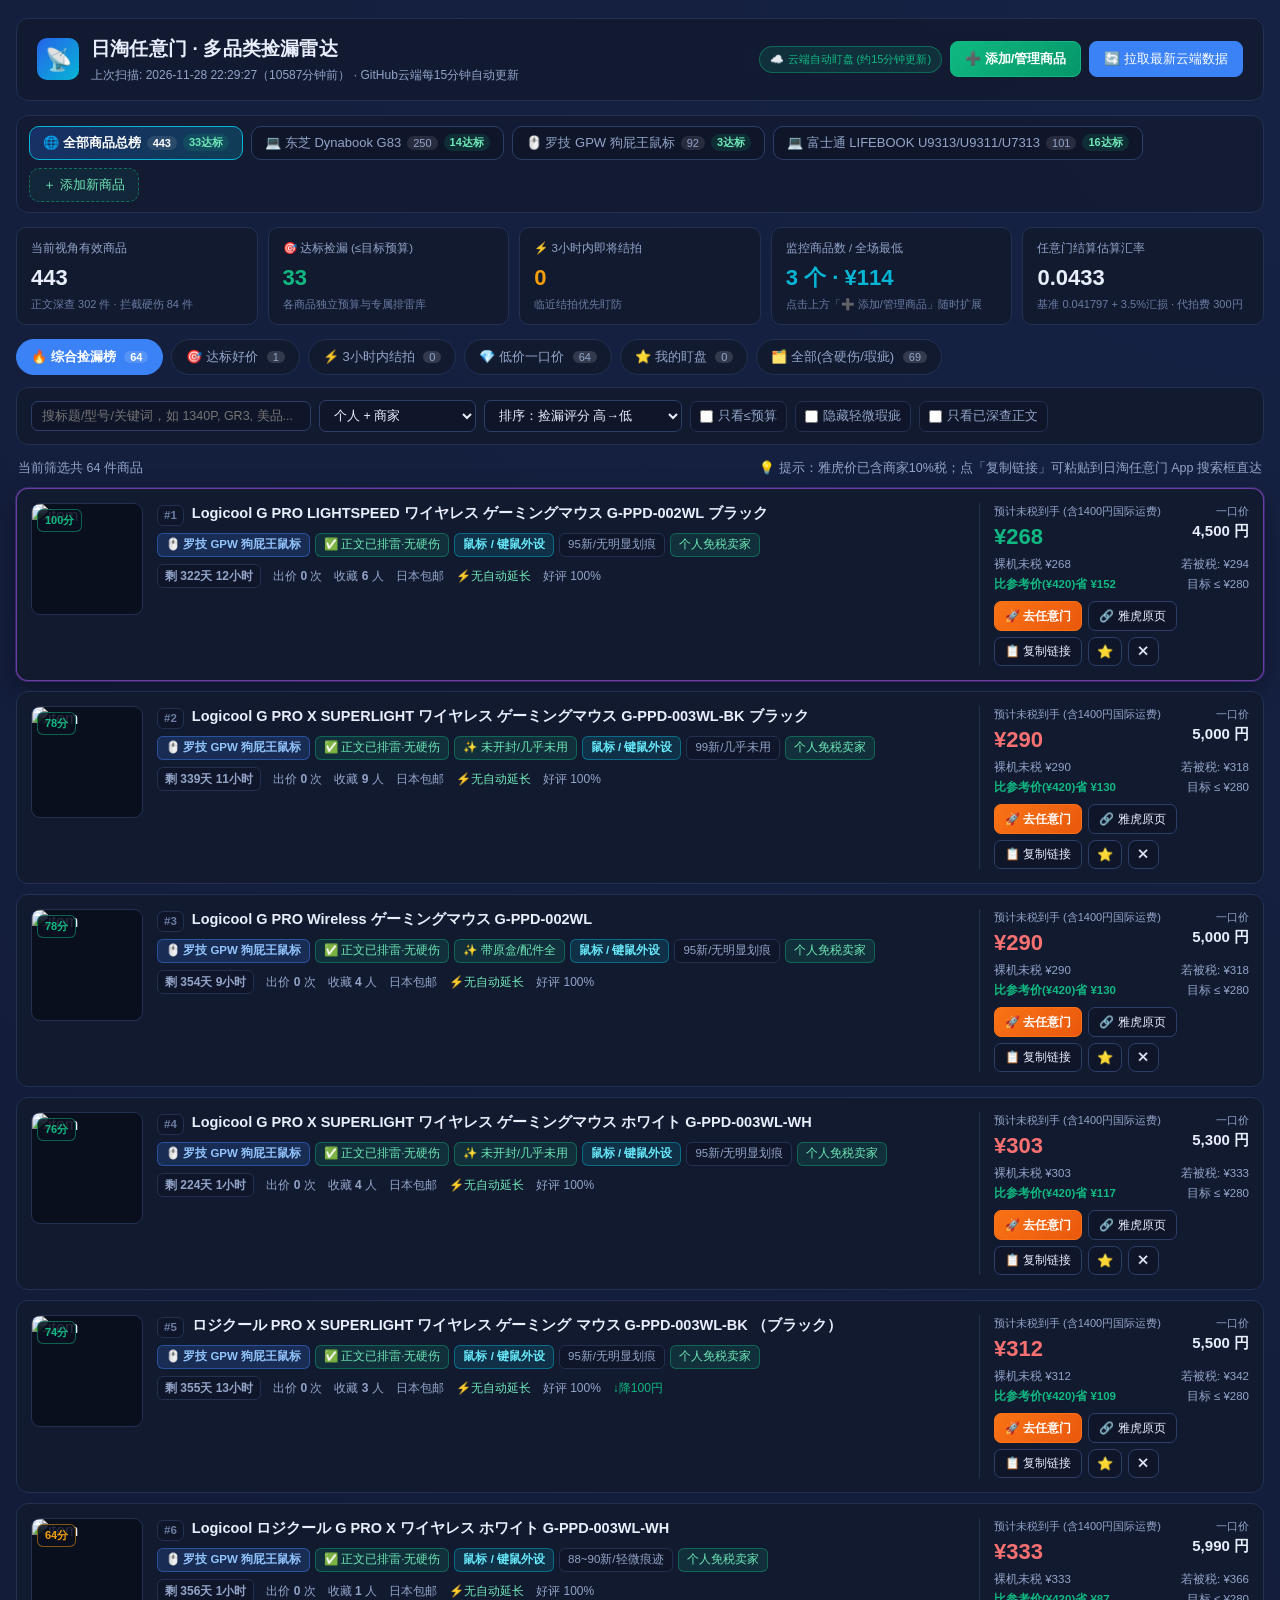
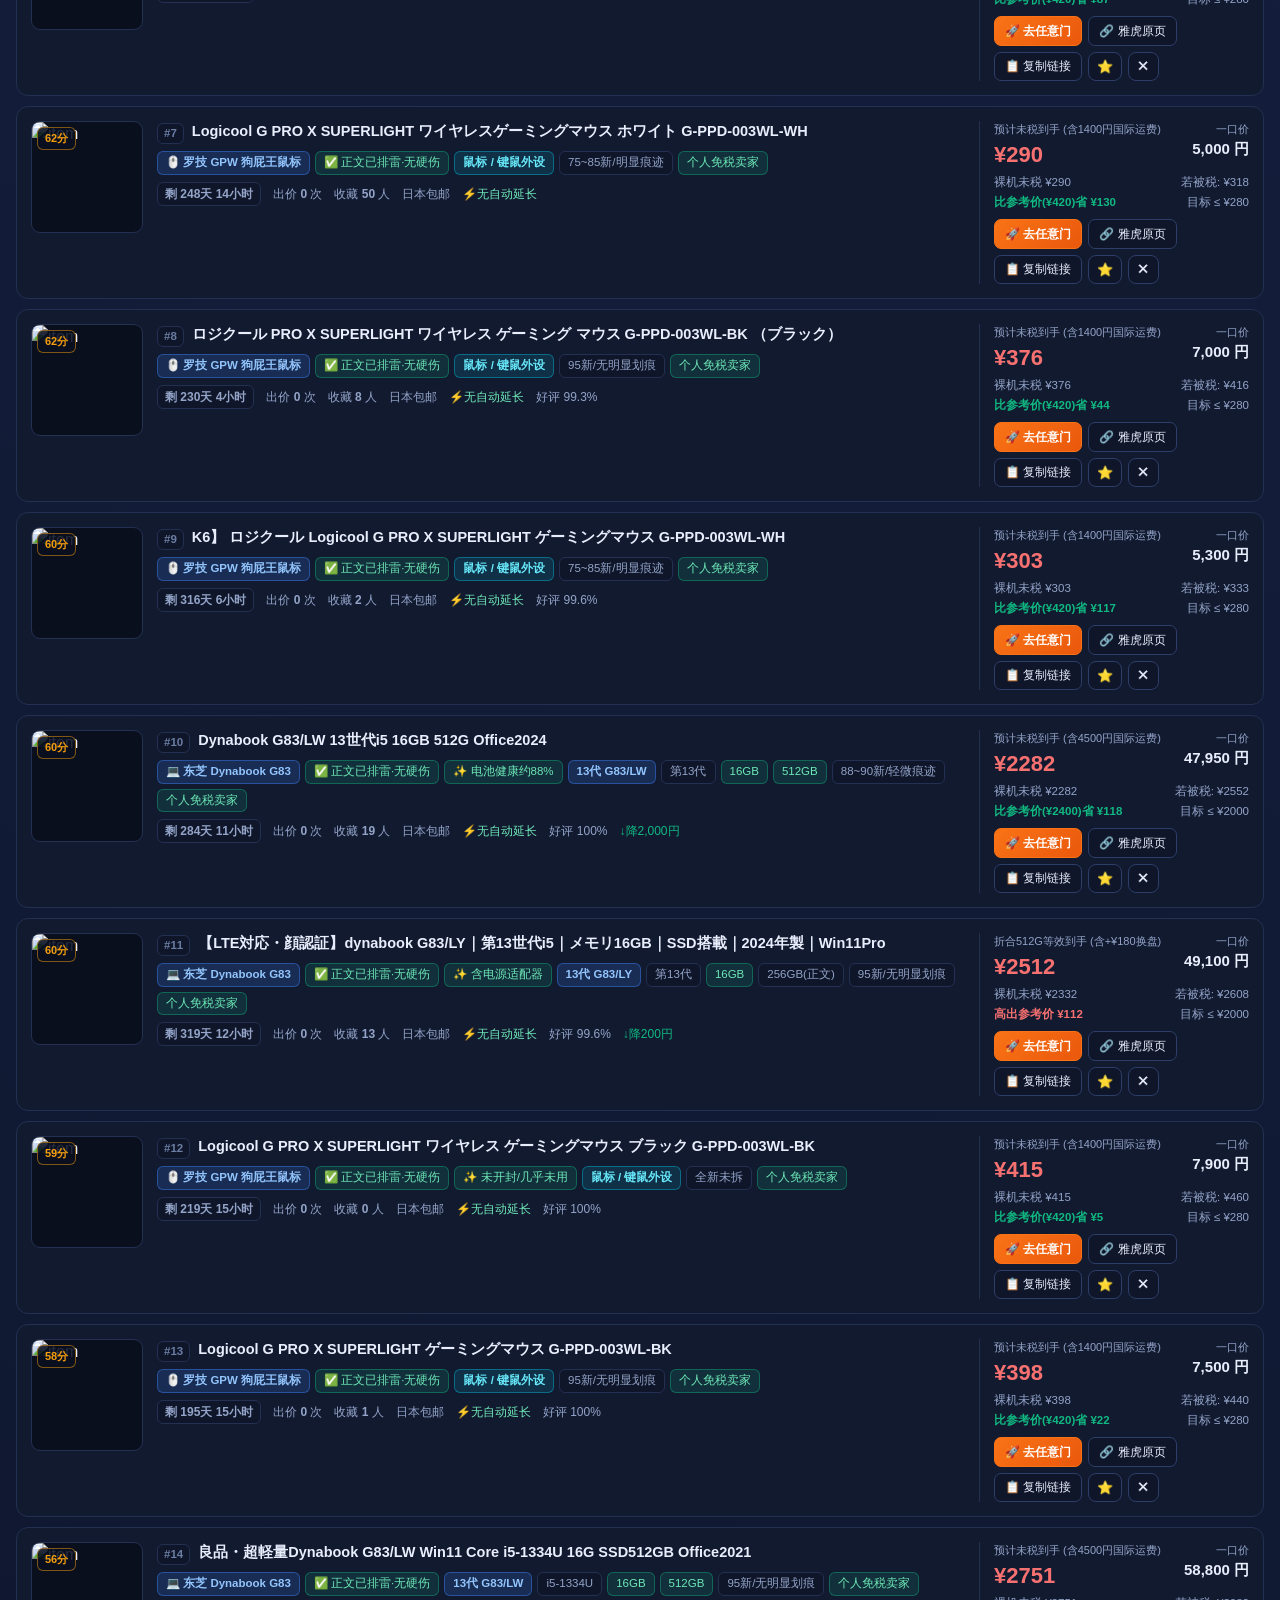
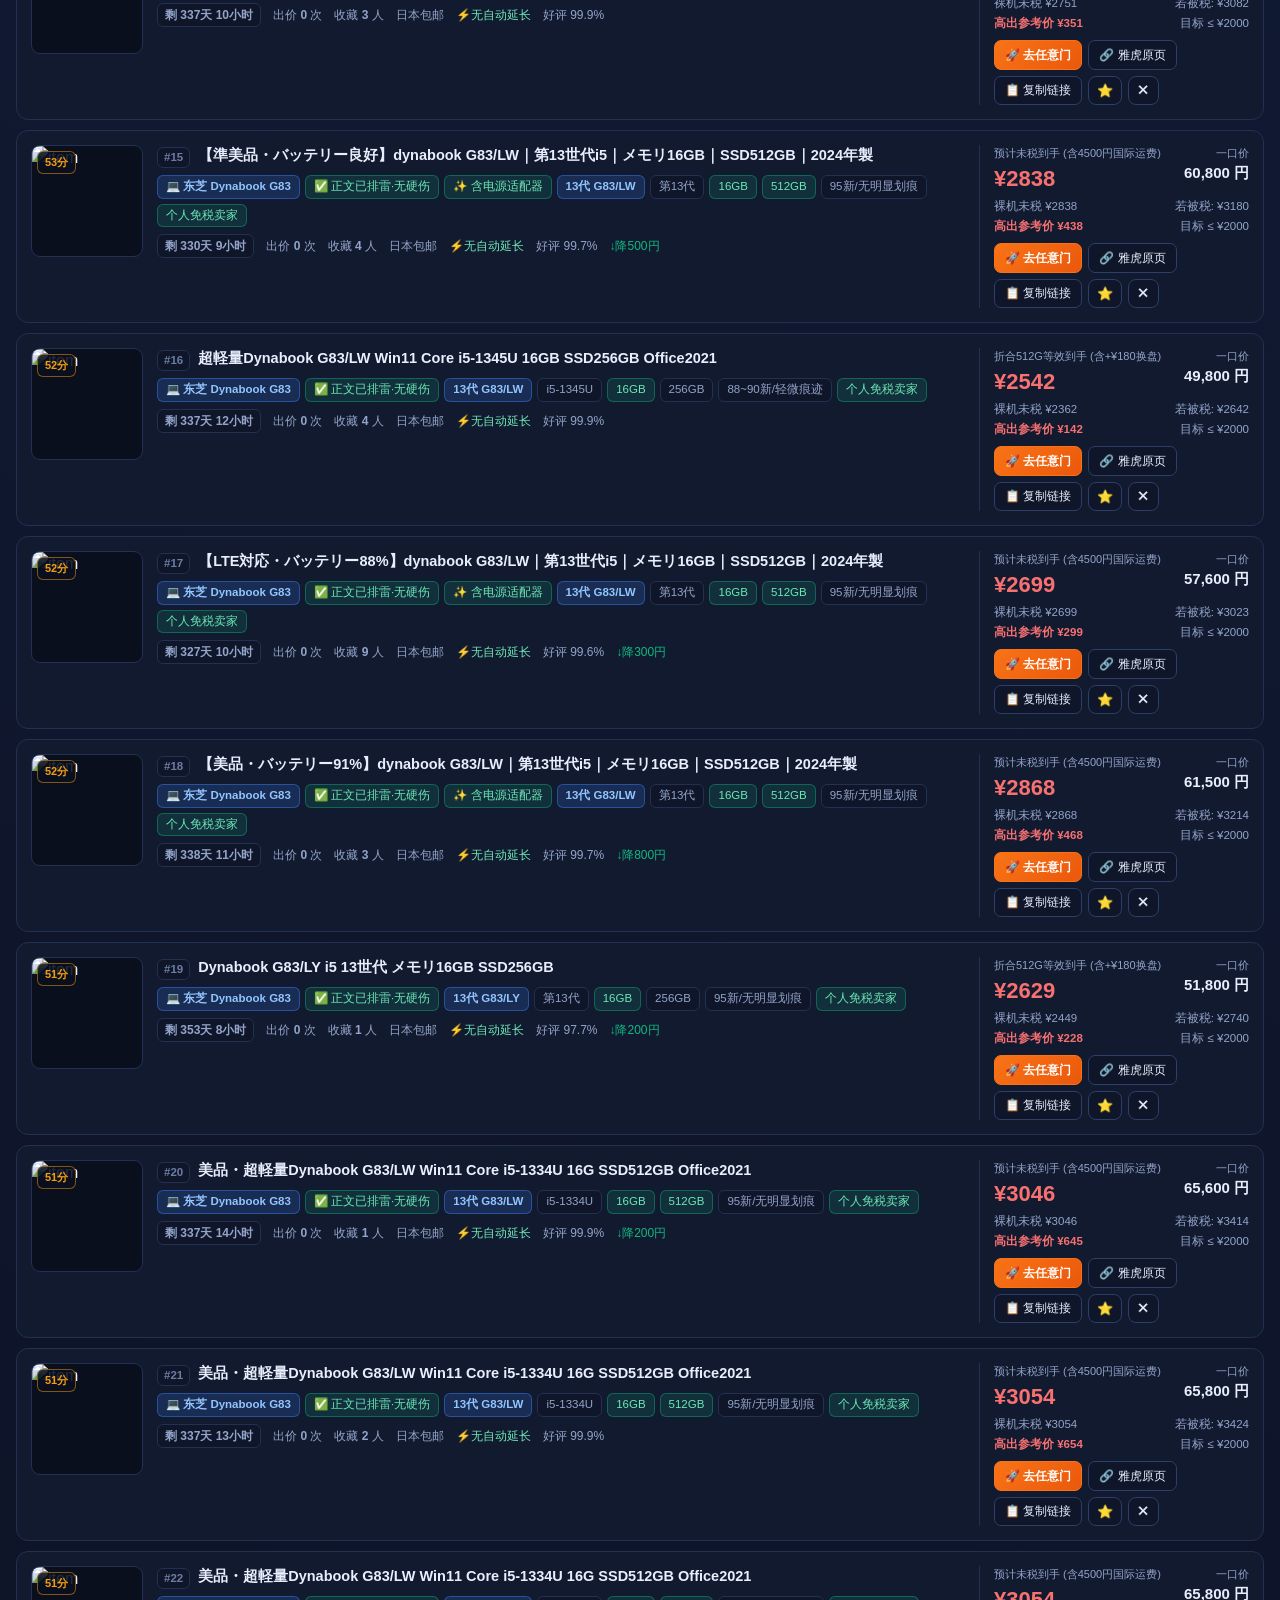
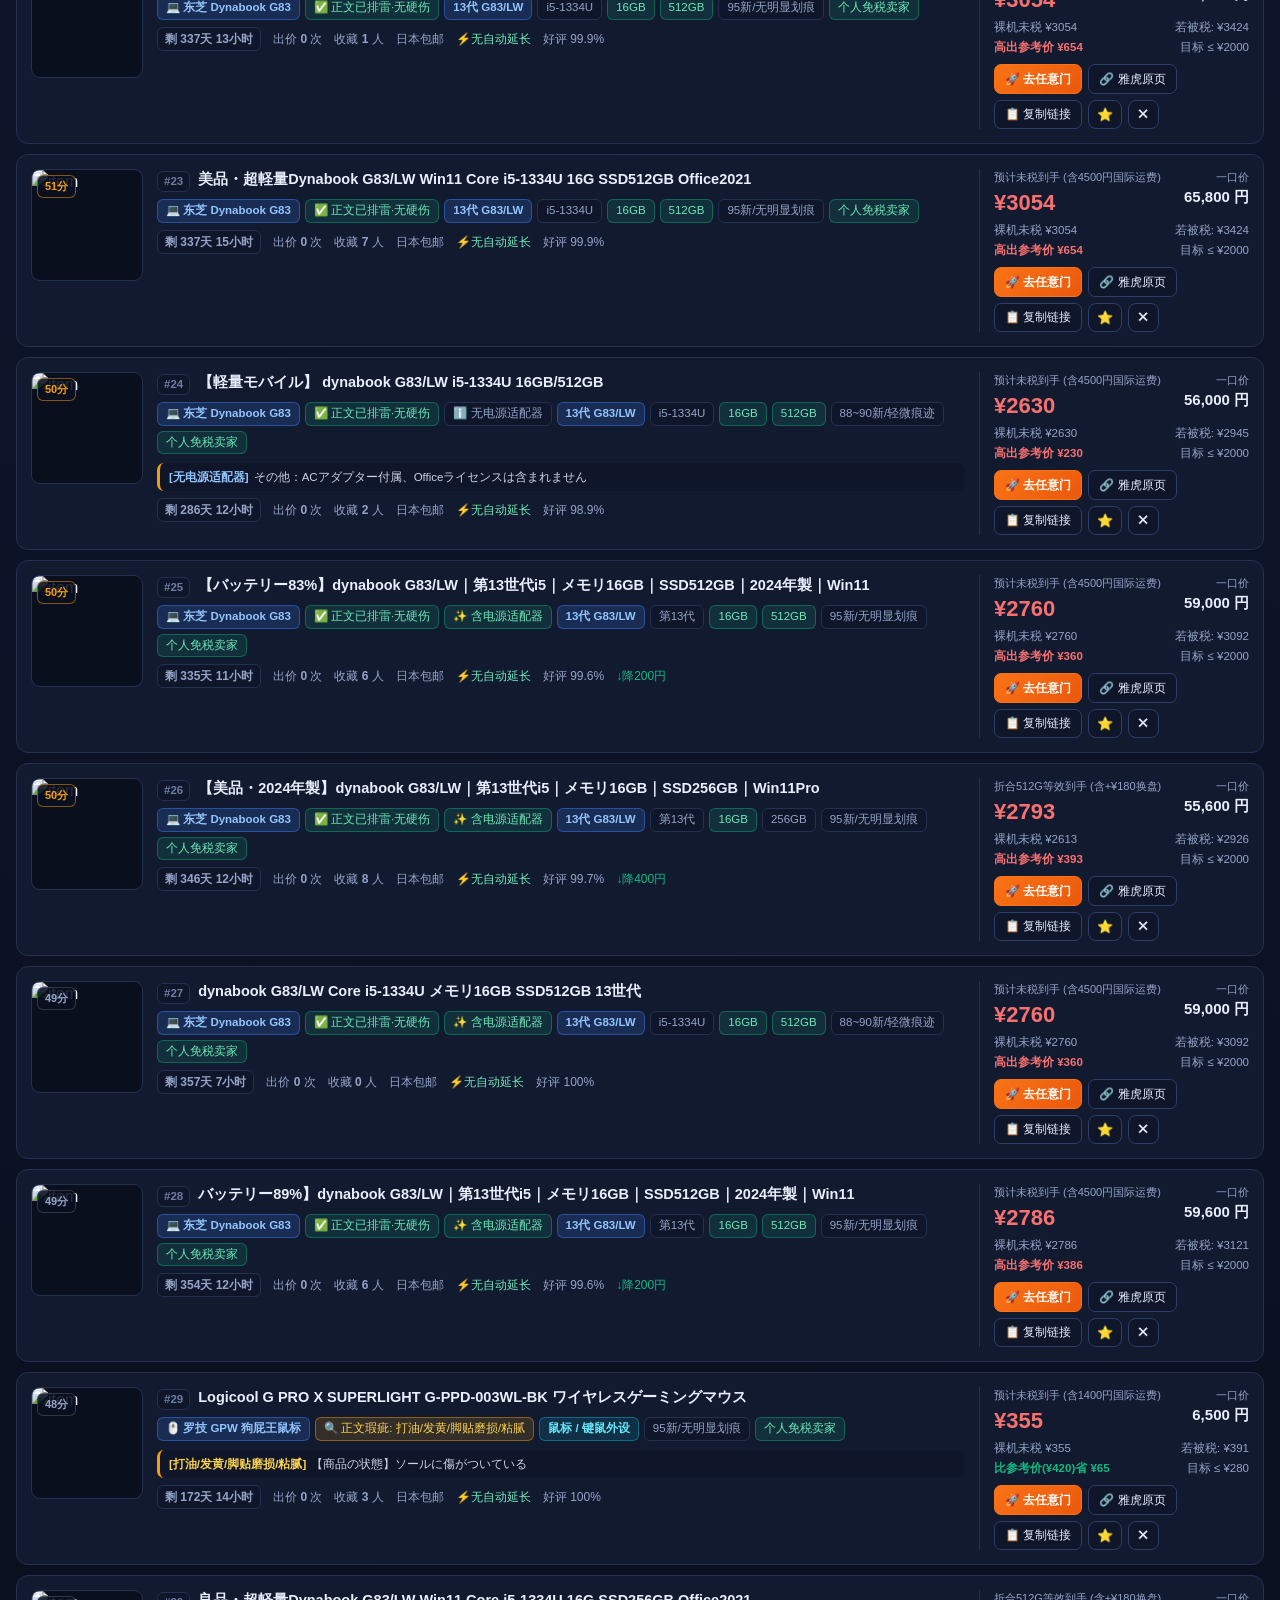
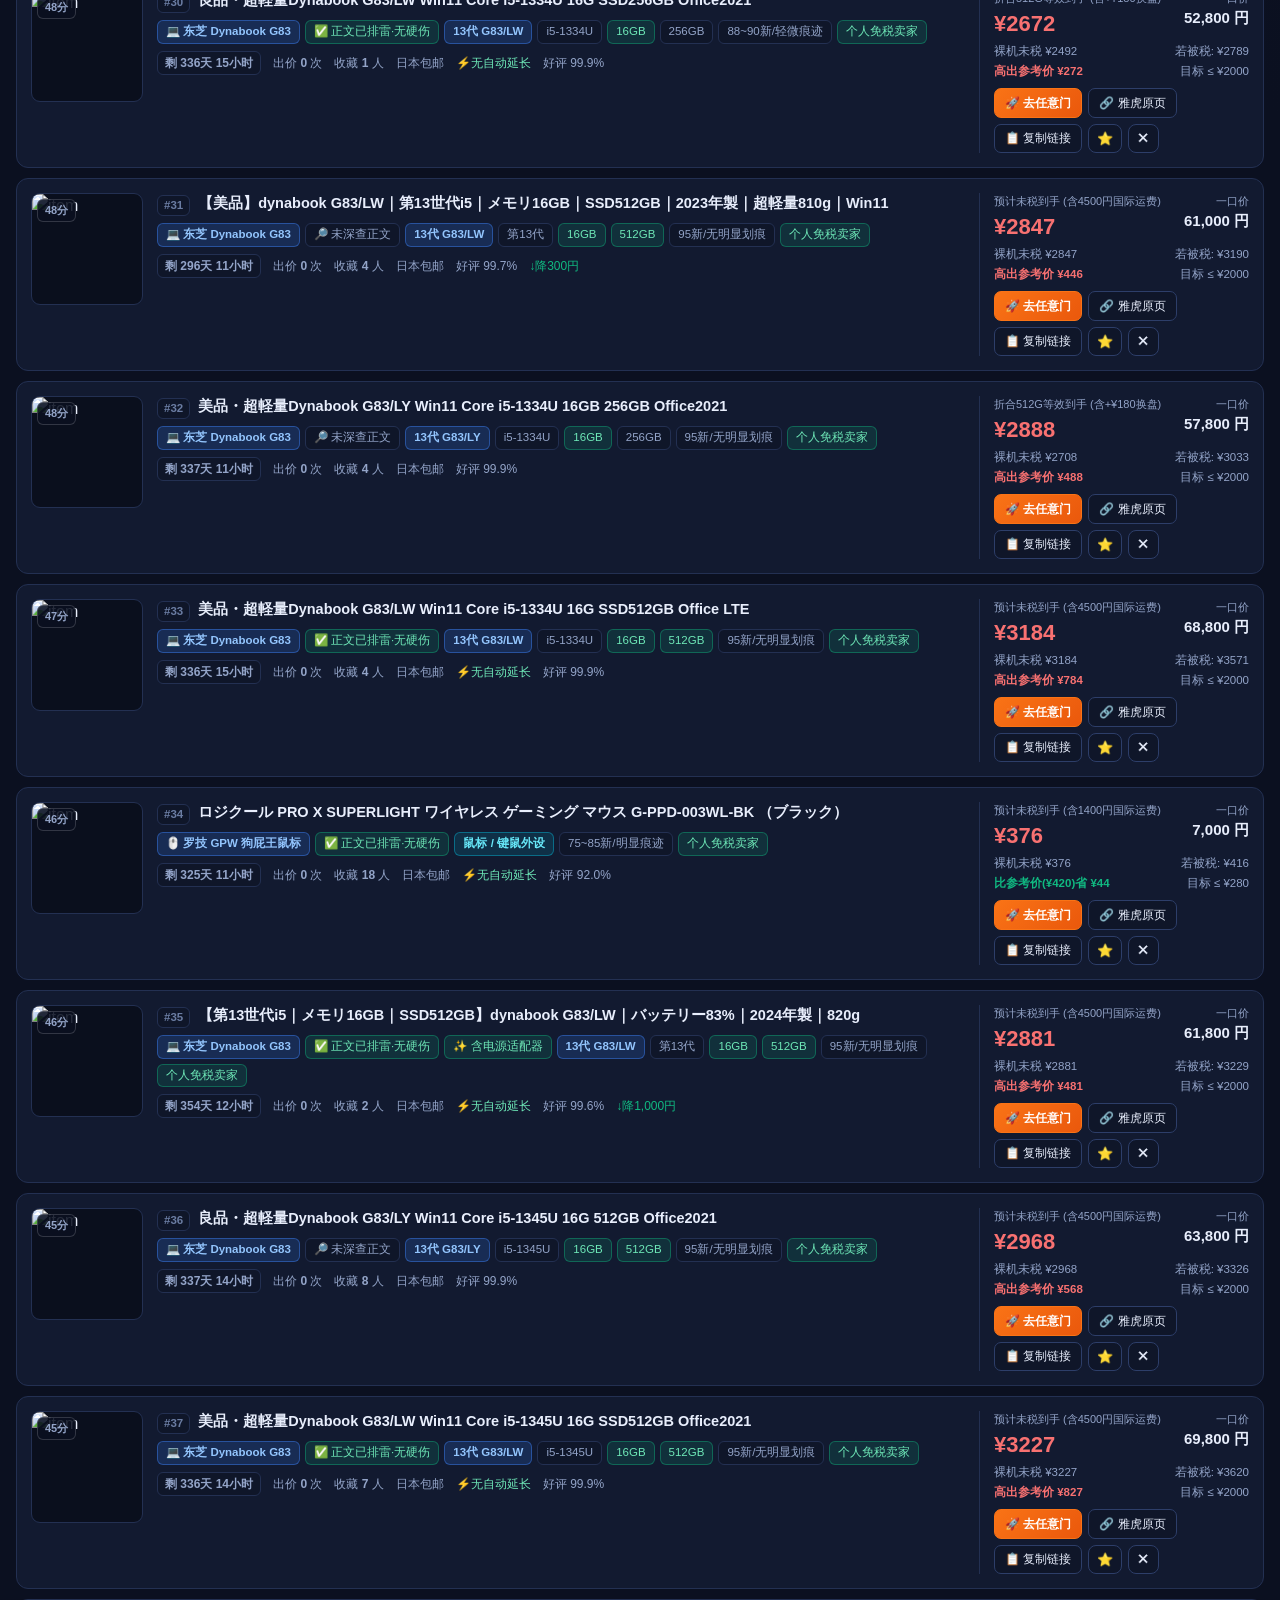
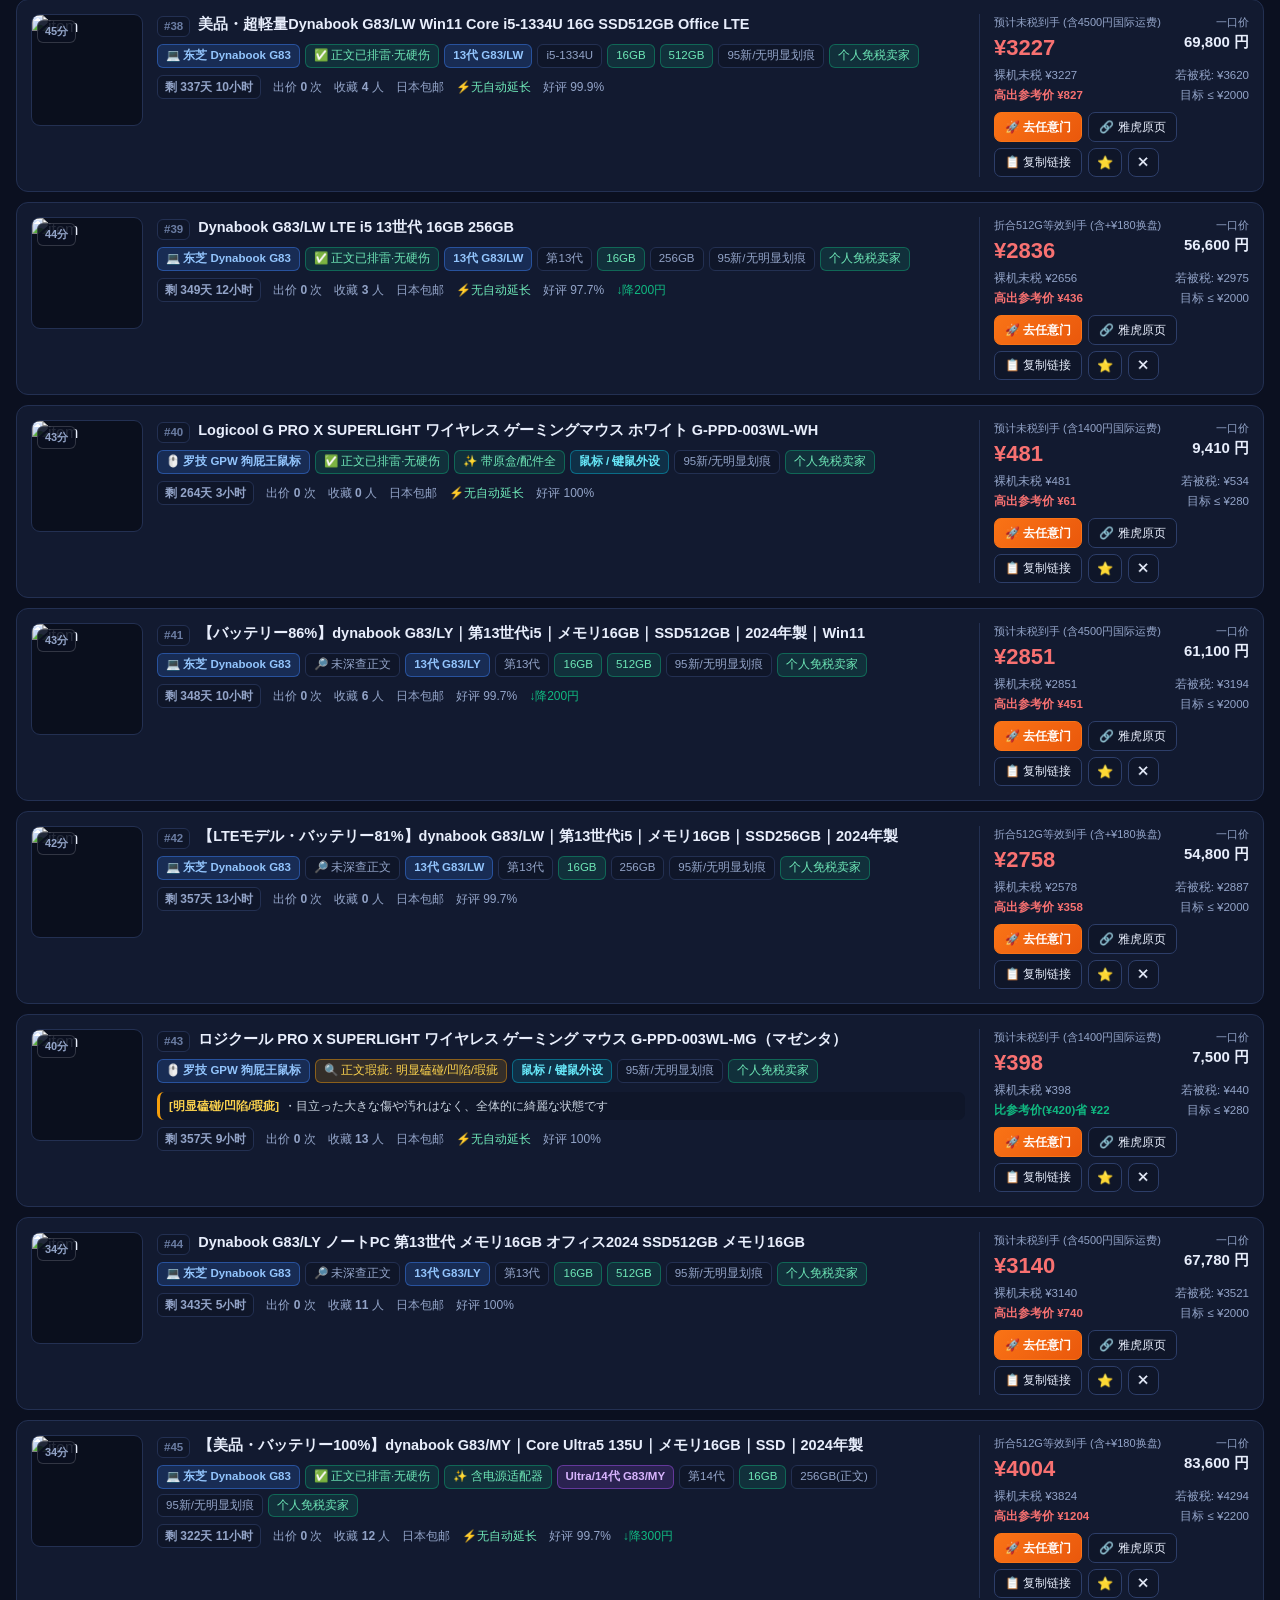
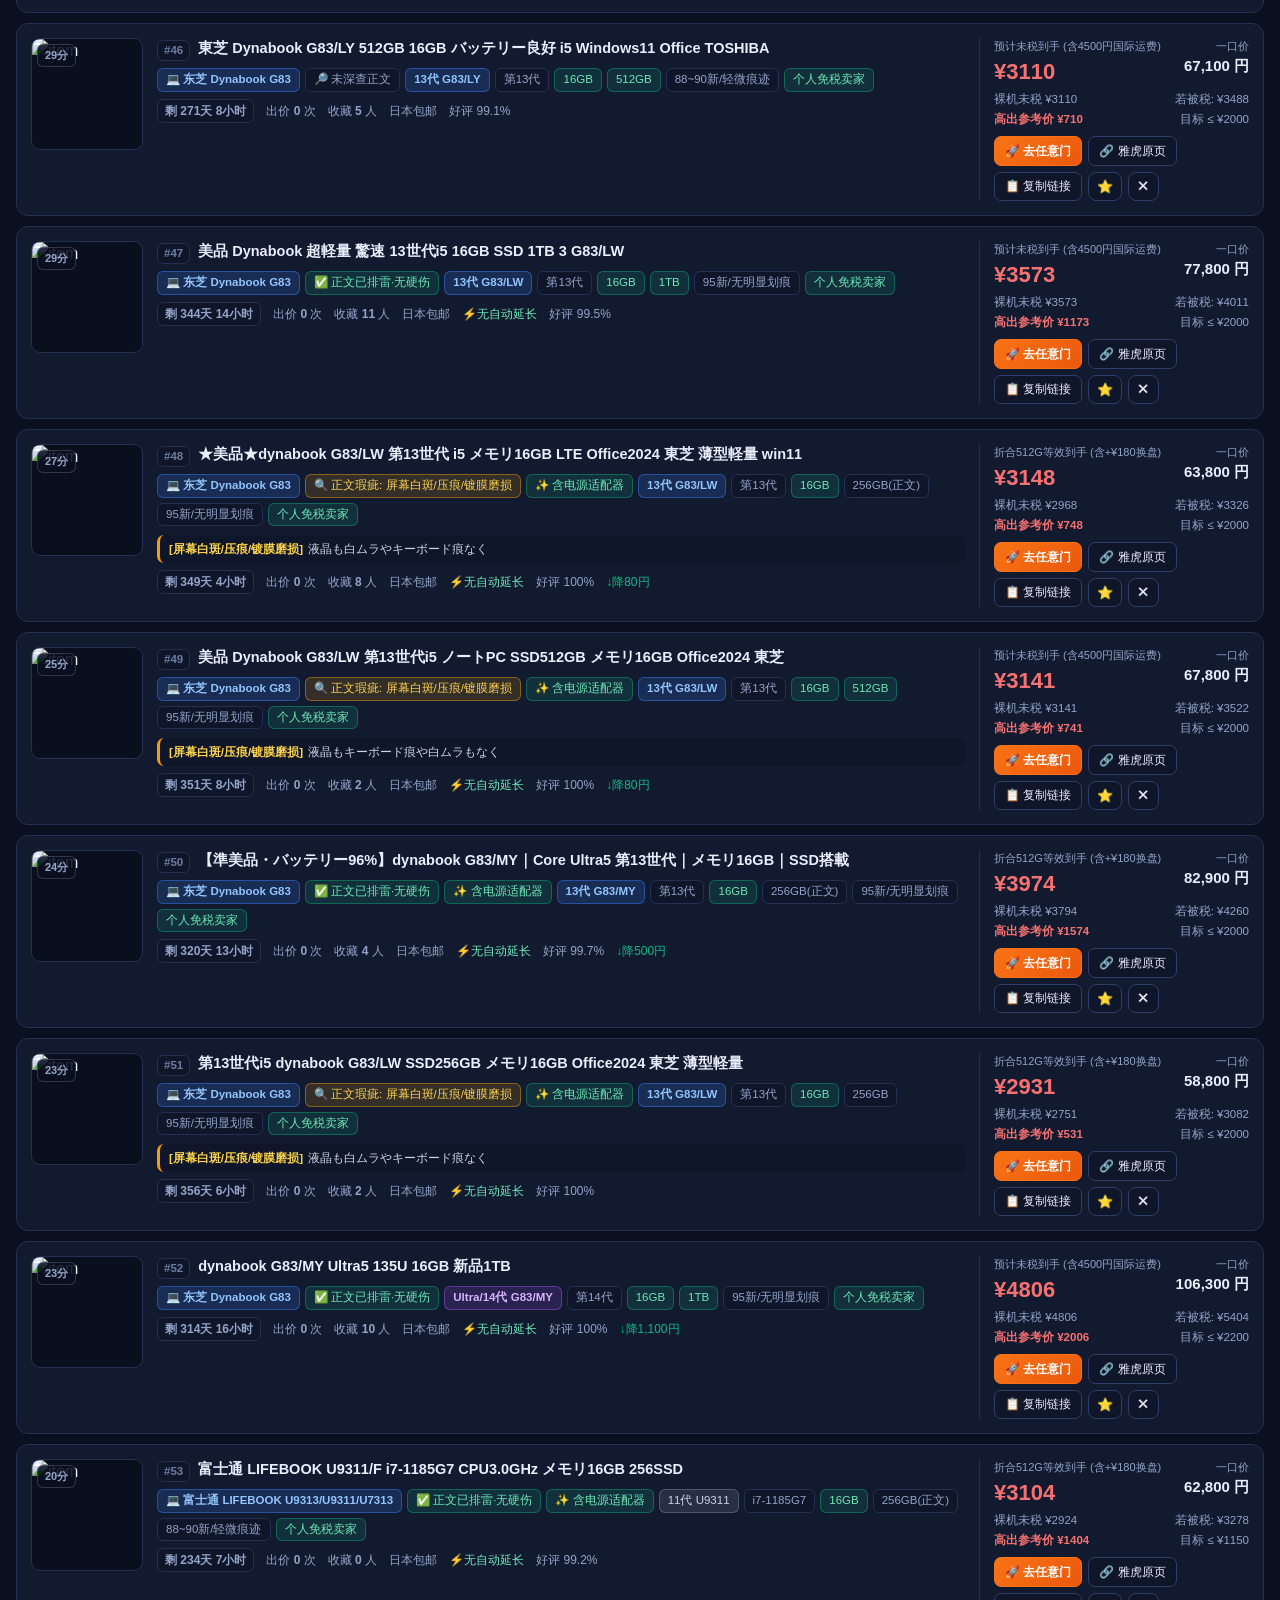
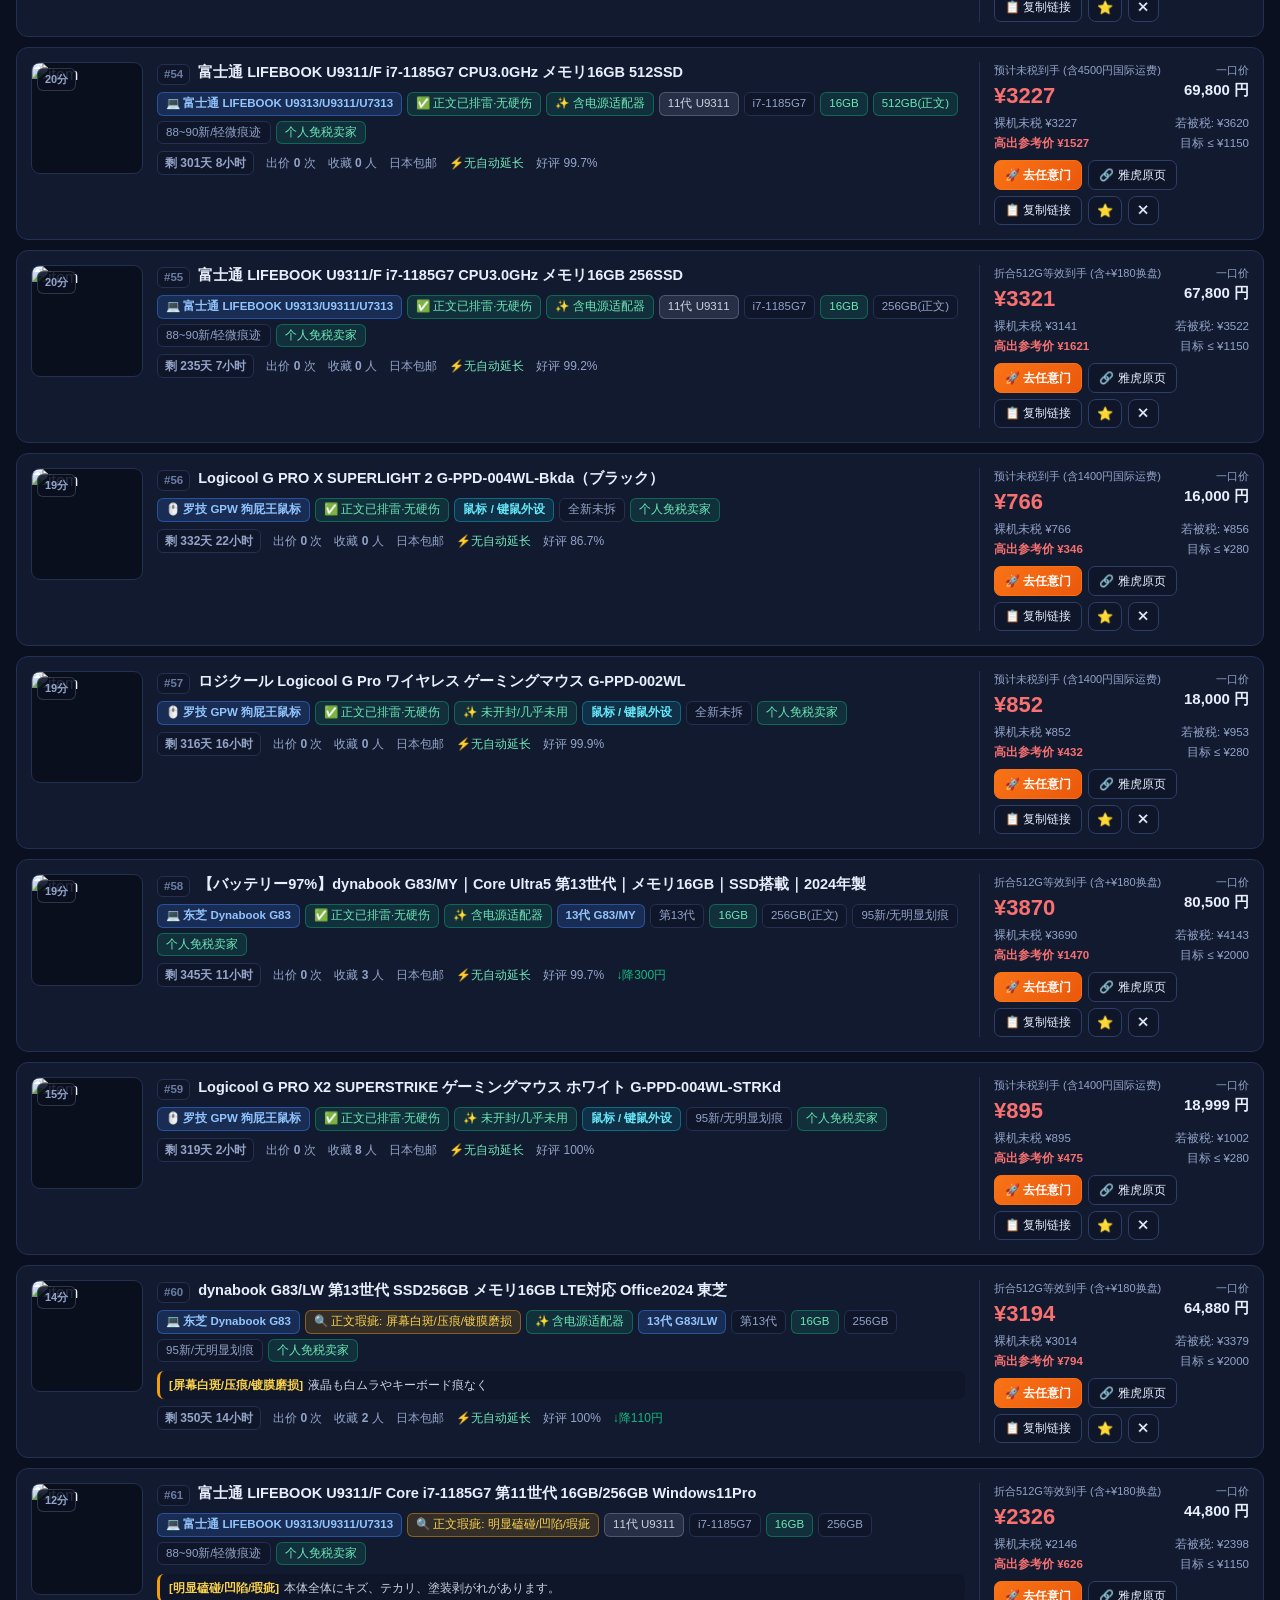
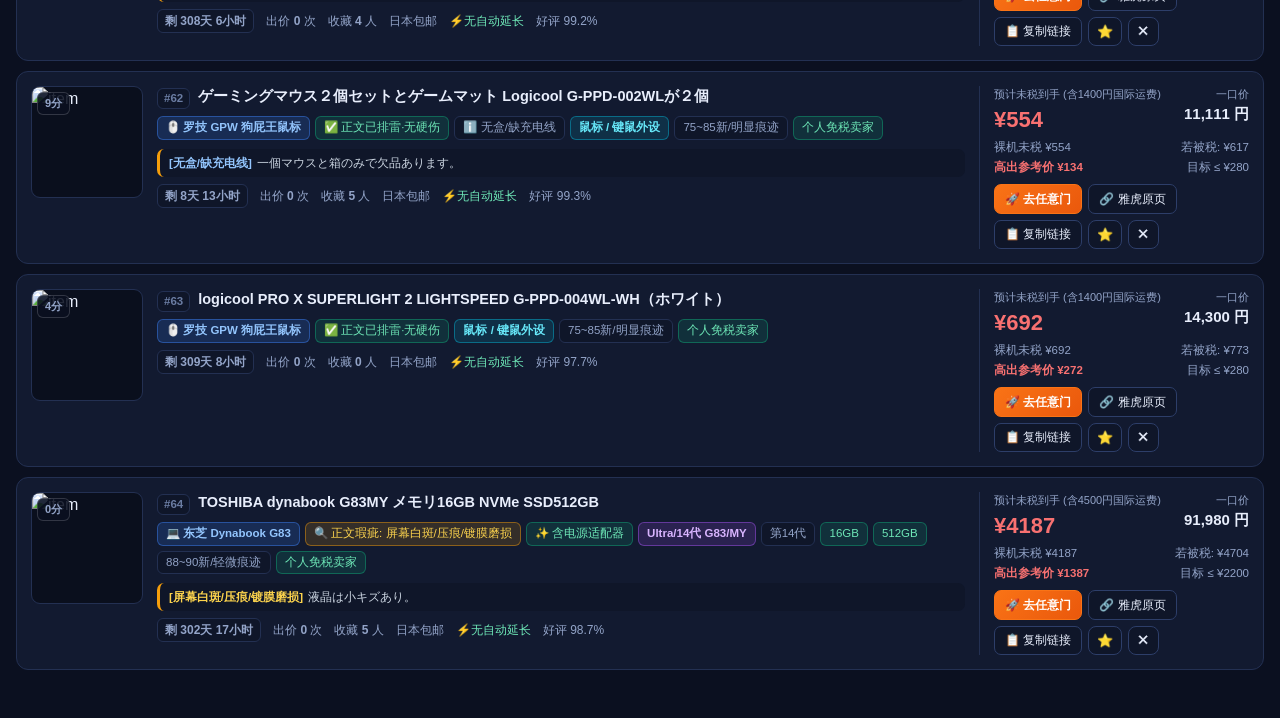
==== commit 690283c8: "chore: update G83 radar snapshot" ====
--- a/docs/index.html
+++ b/docs/index.html
@@ -7,7 +7,7 @@
   <meta http-equiv="Pragma" content="no-cache" />
   <meta http-equiv="Expires" content="0" />
   <title>日淘任意门 · 万能多品类捡漏雷达</title>
-  <link rel="stylesheet" href="styles.css?v=1795873127" />
+  <link rel="stylesheet" href="styles.css?v=1795876183" />
 </head>
 <body>
   <div class="container">
@@ -280,6 +280,6 @@
   </div>
 
   <div class="toast" id="toast"></div>
-  <script src="app.js?v=1795873127"></script>
+  <script src="app.js?v=1795876183"></script>
 </body>
 </html>
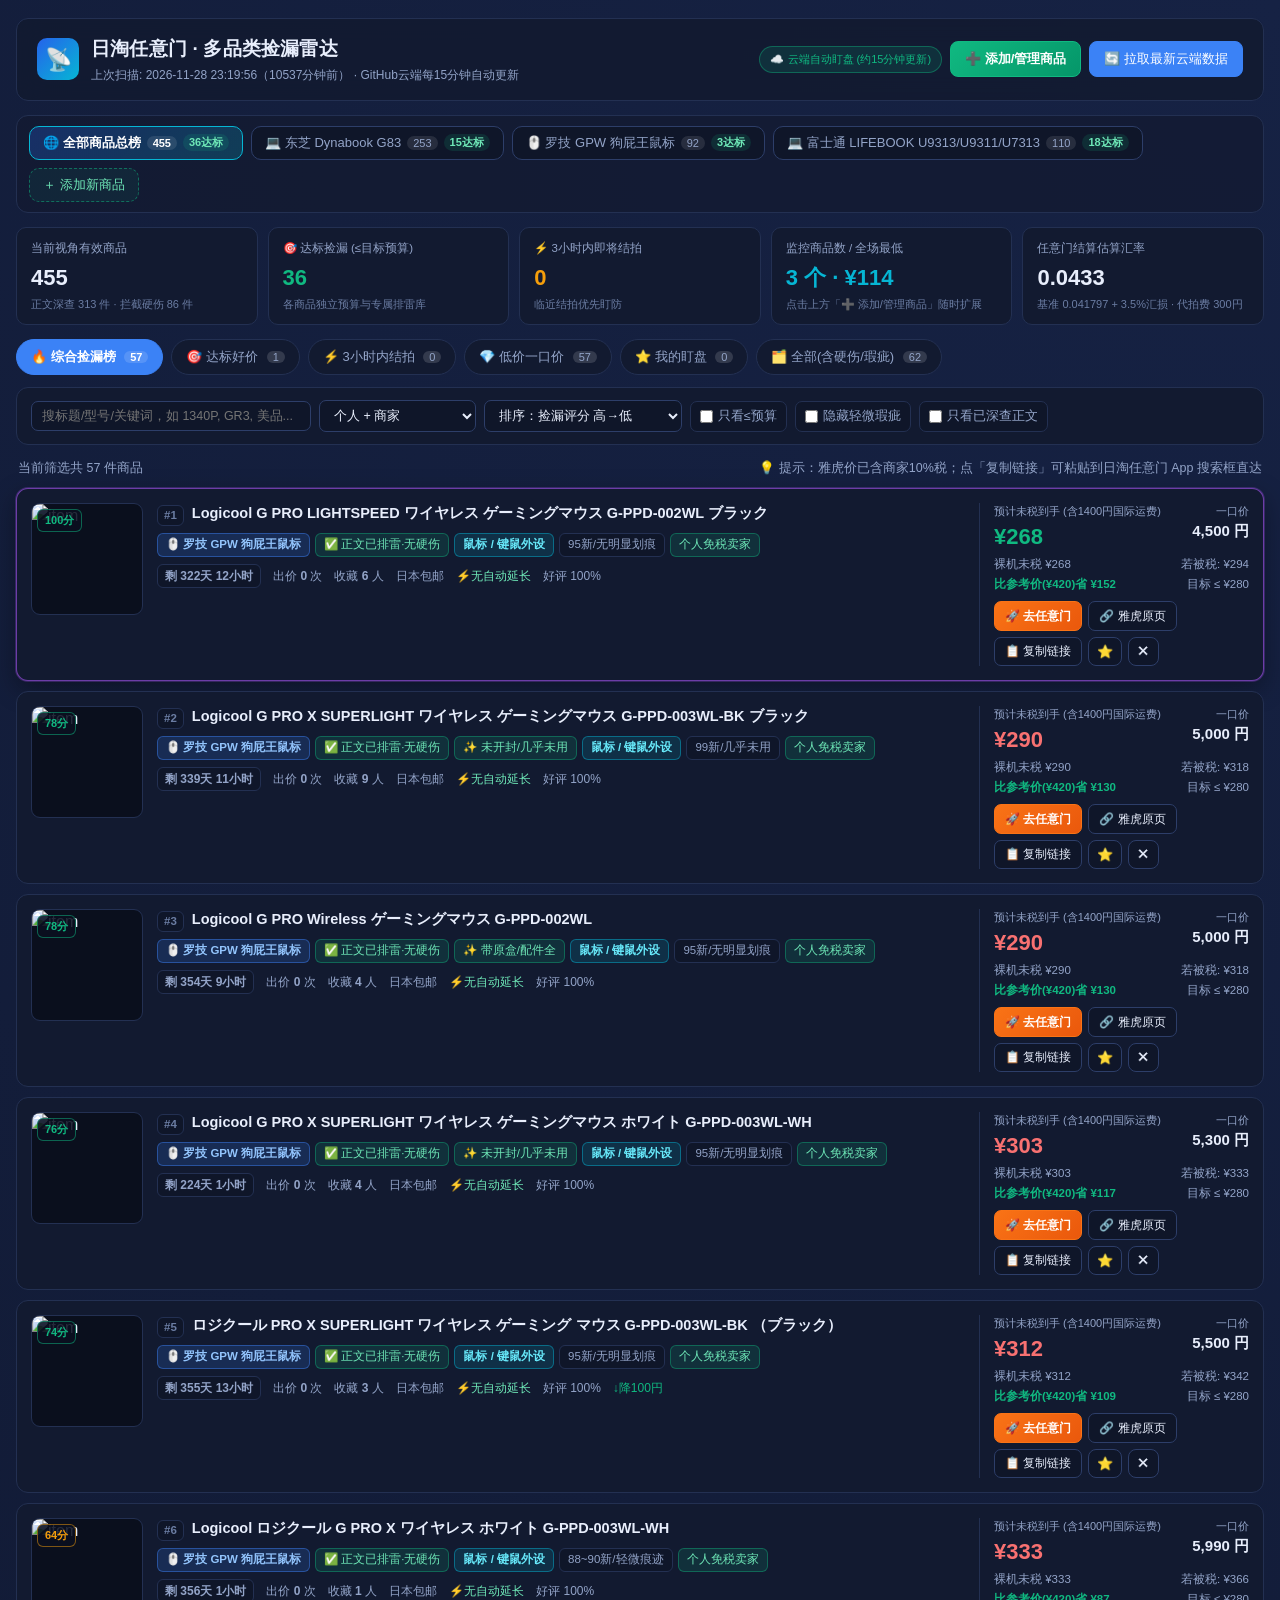
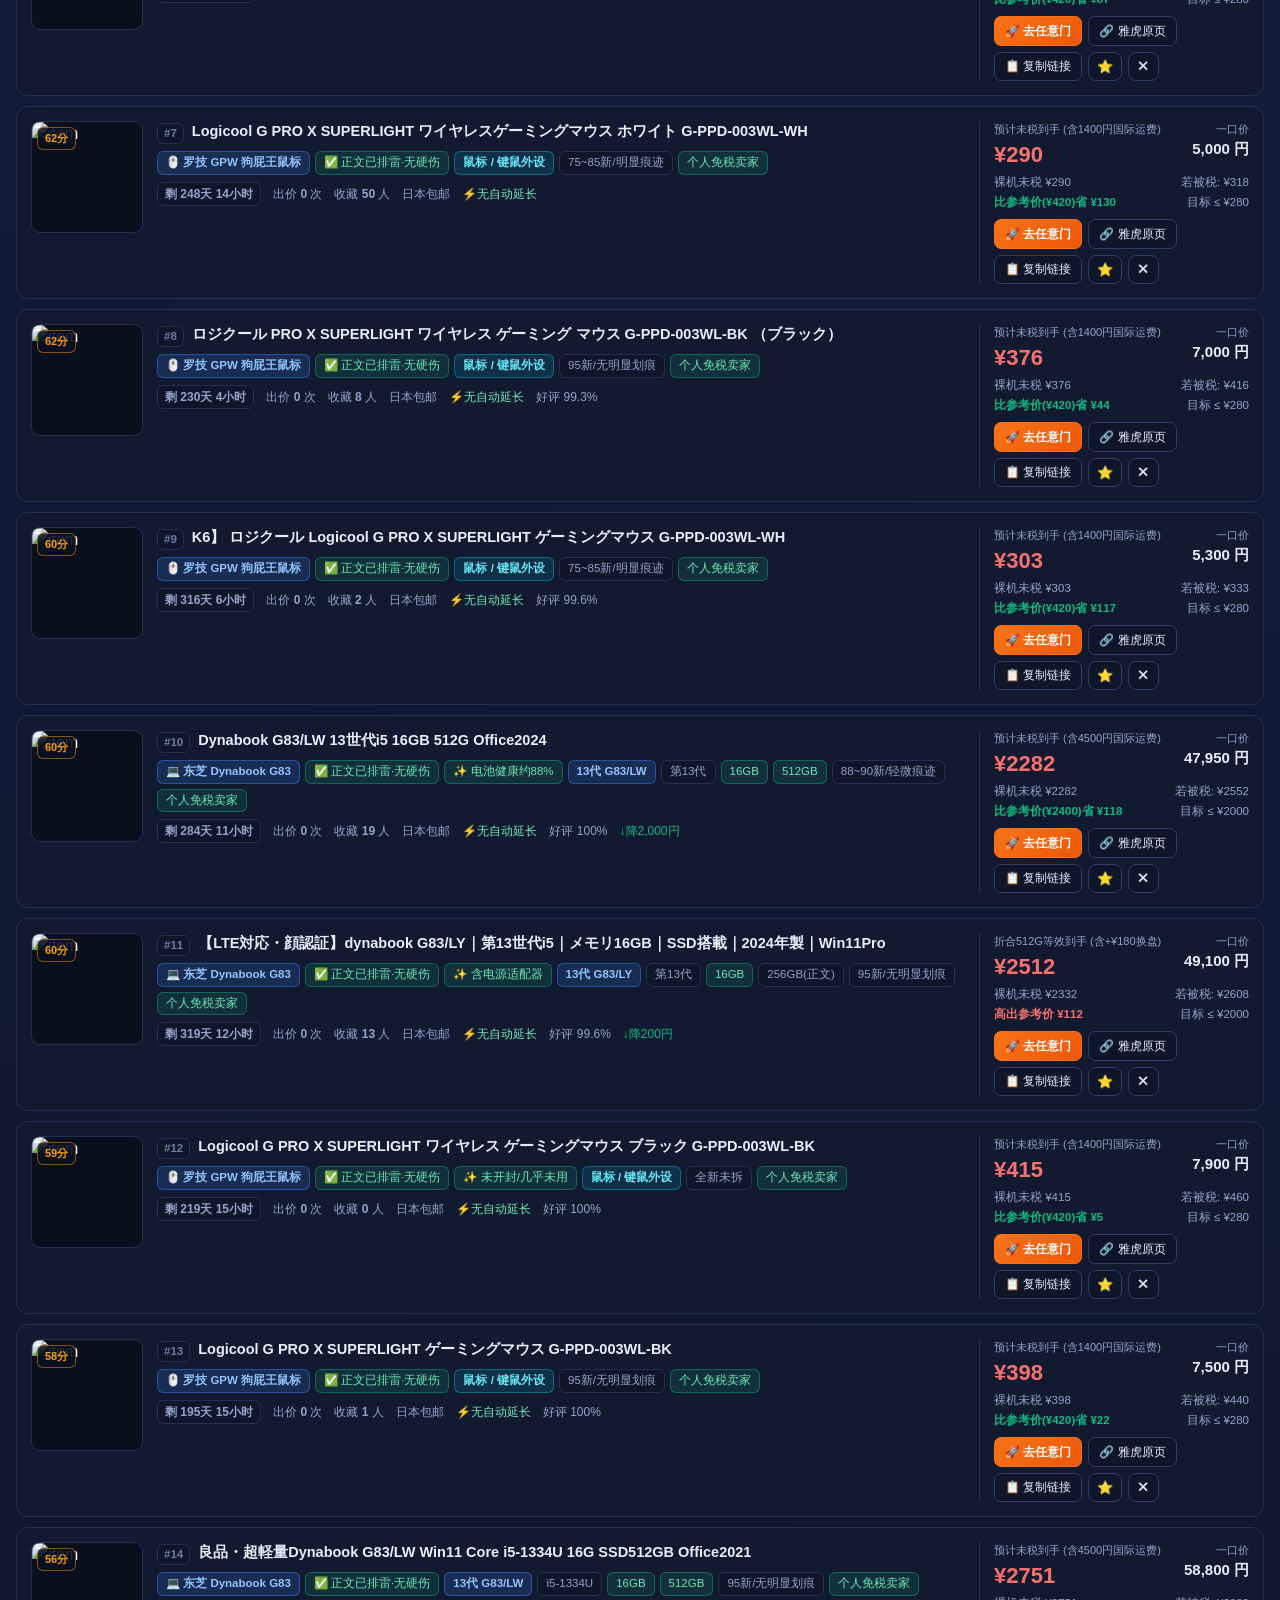
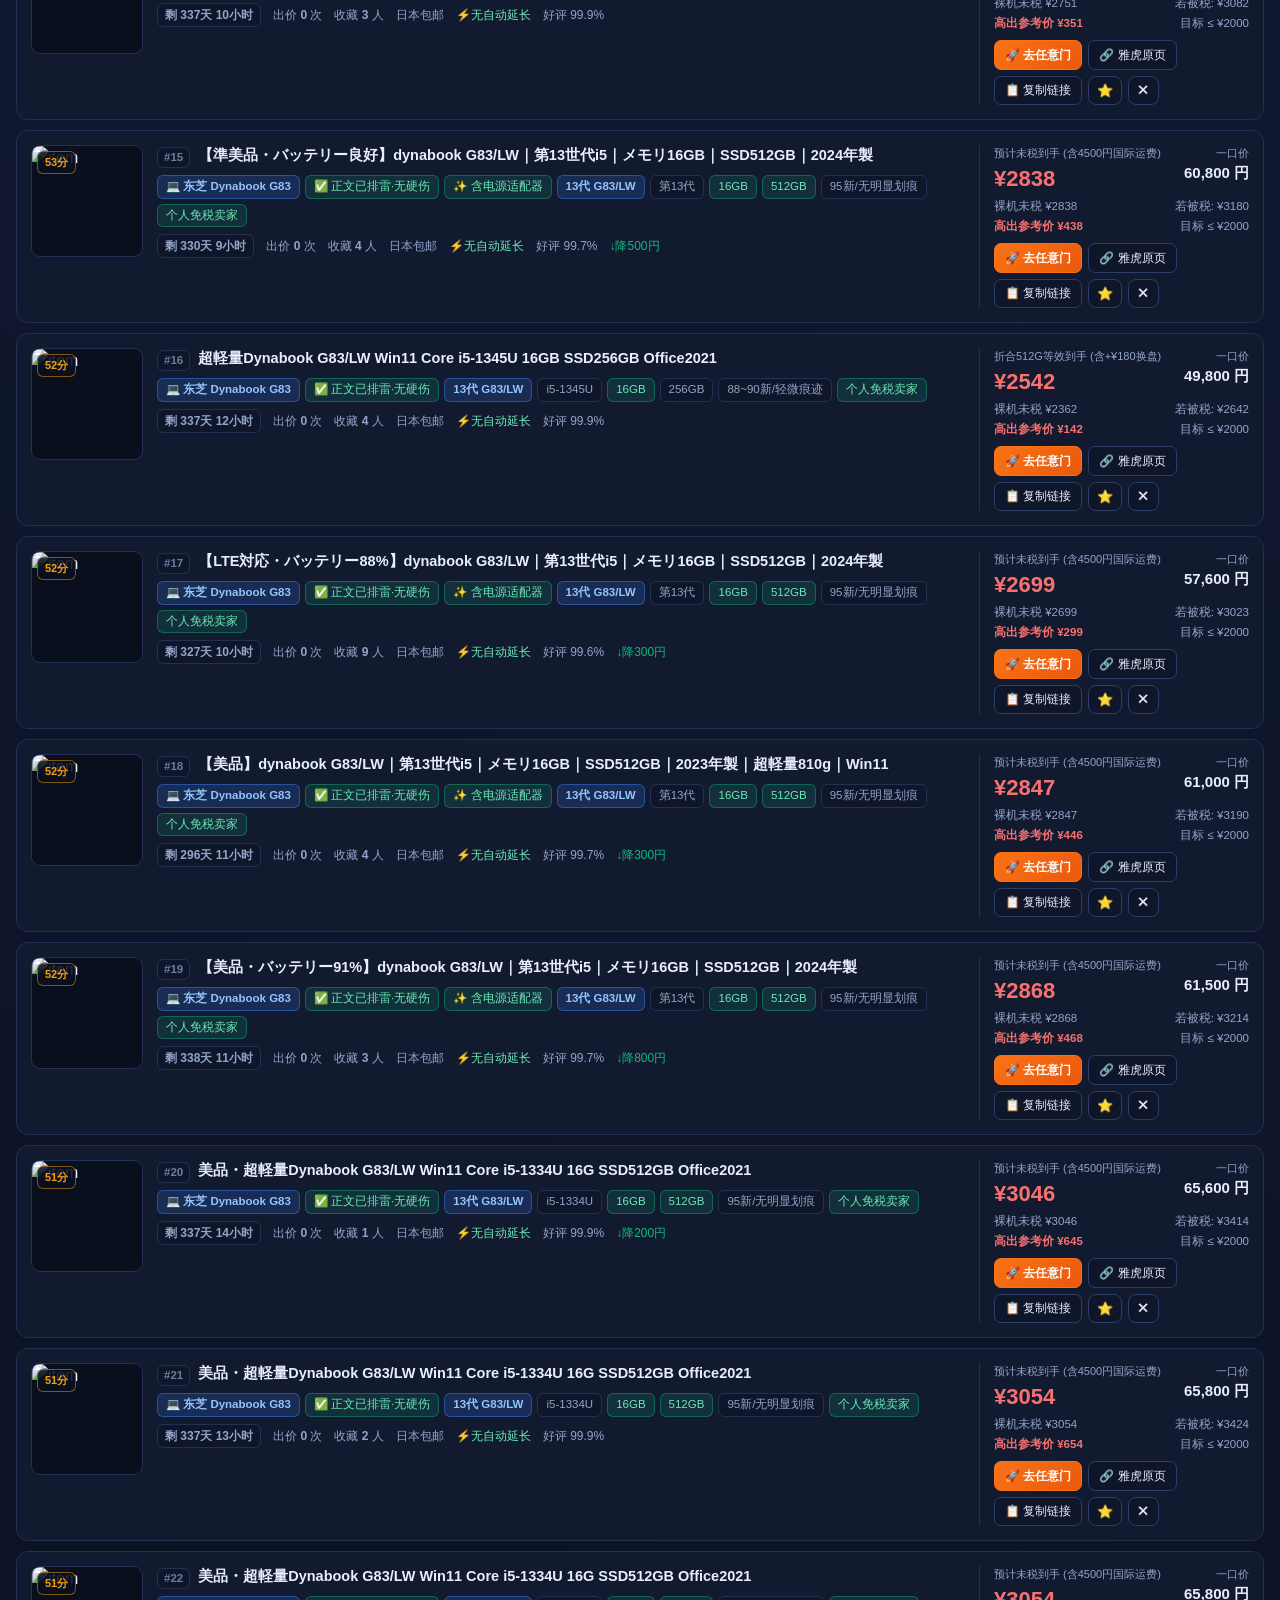
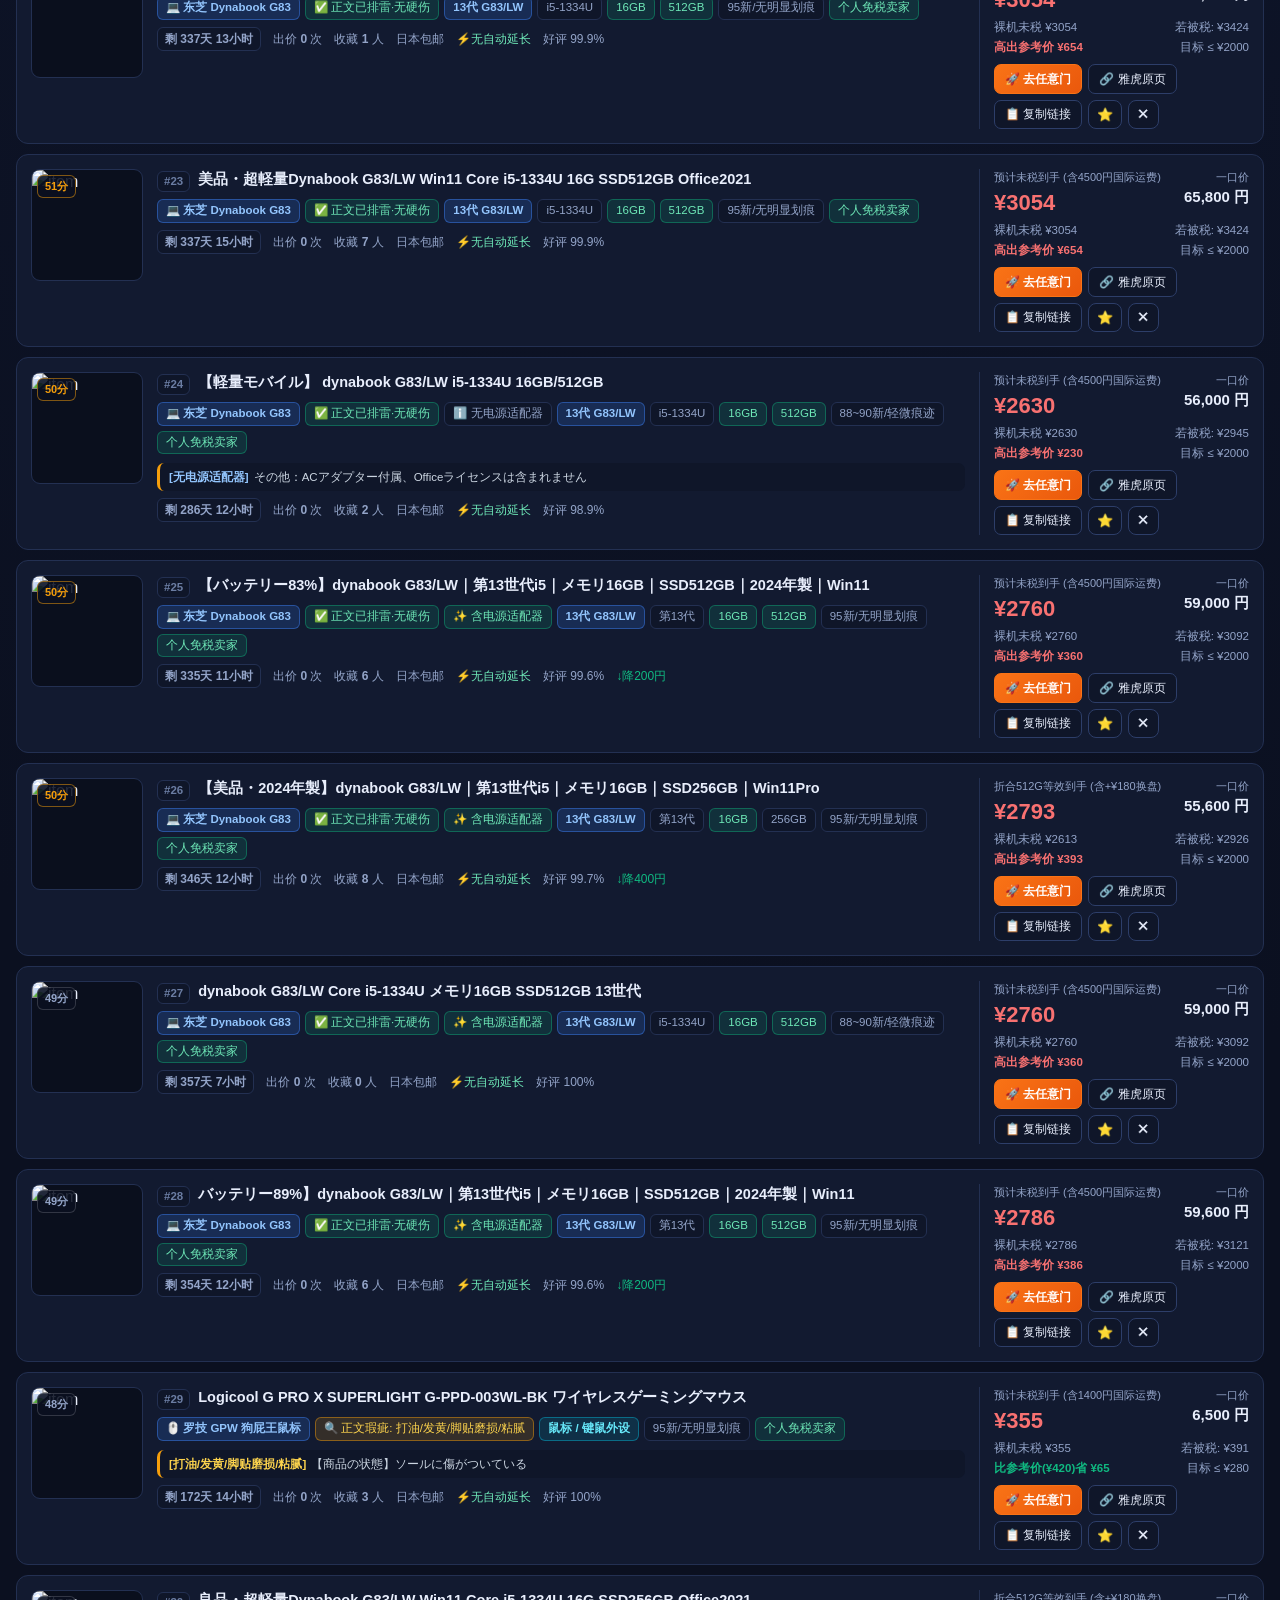
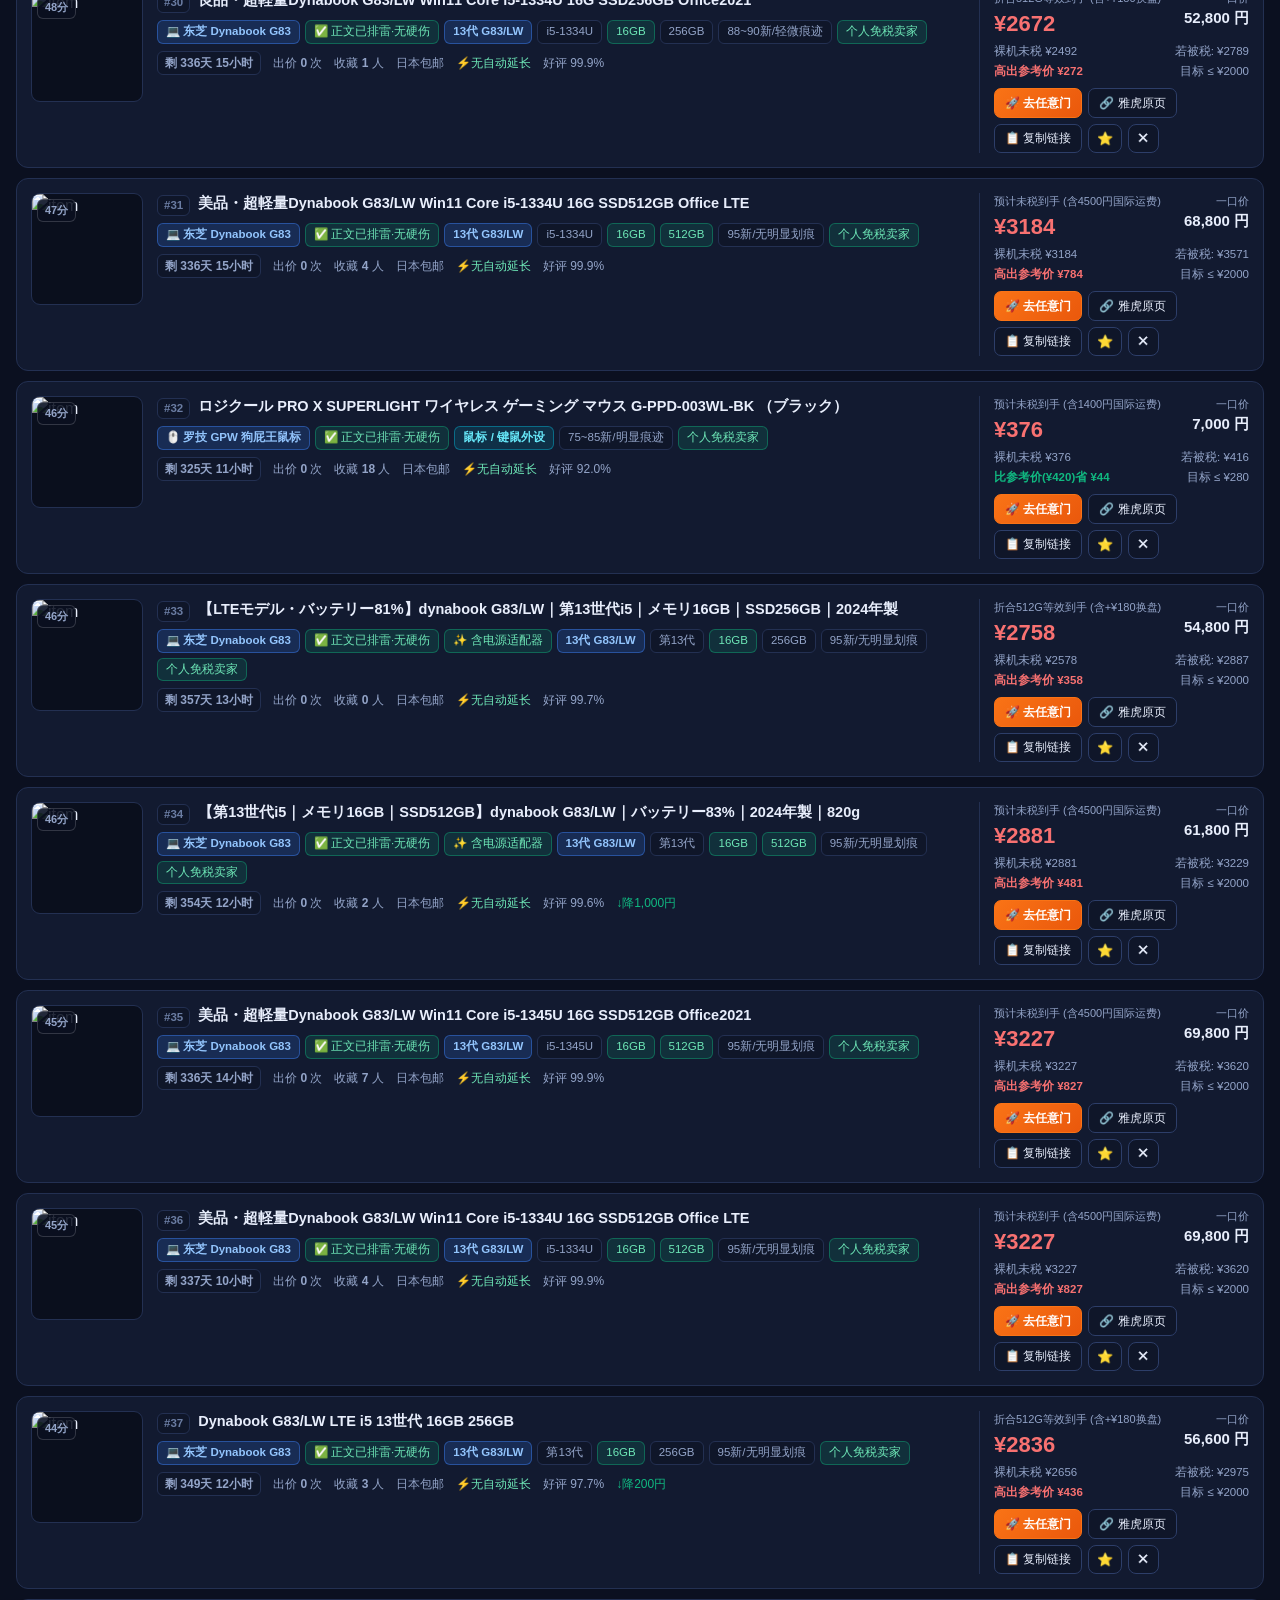
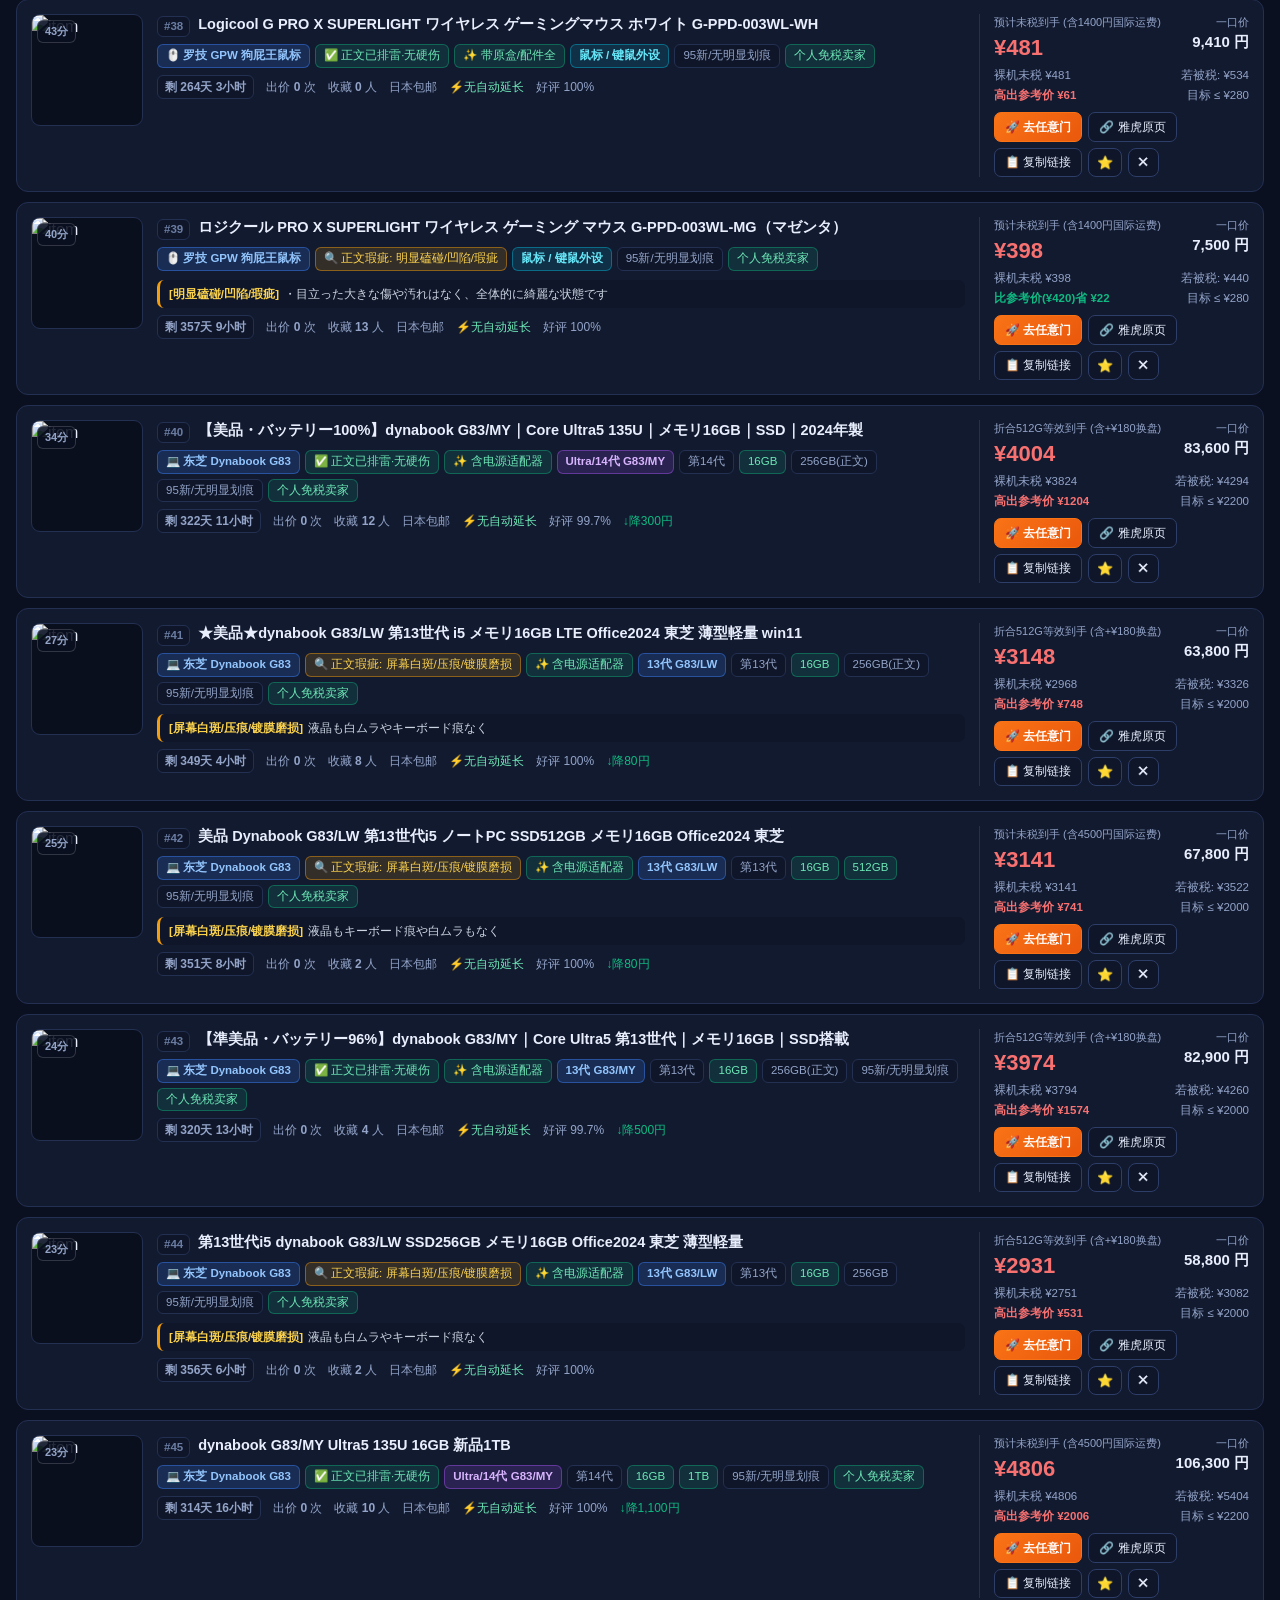
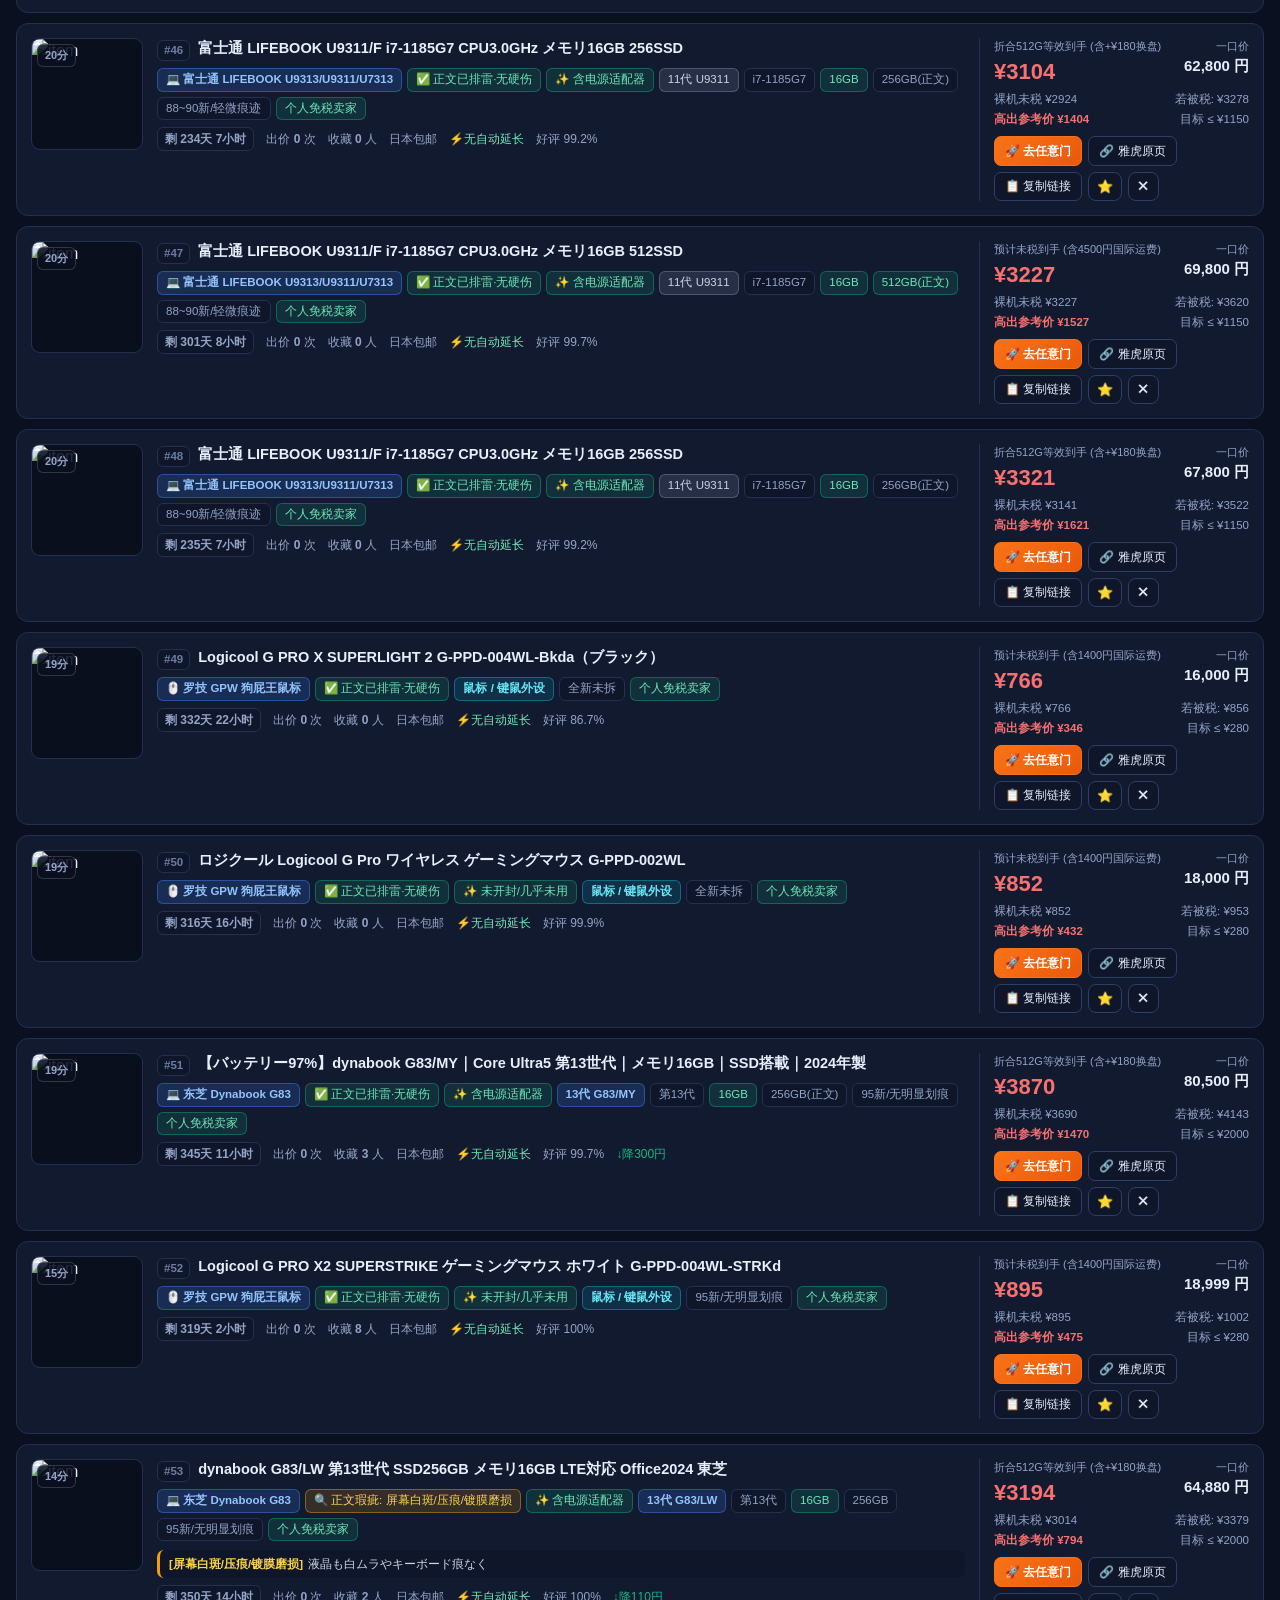
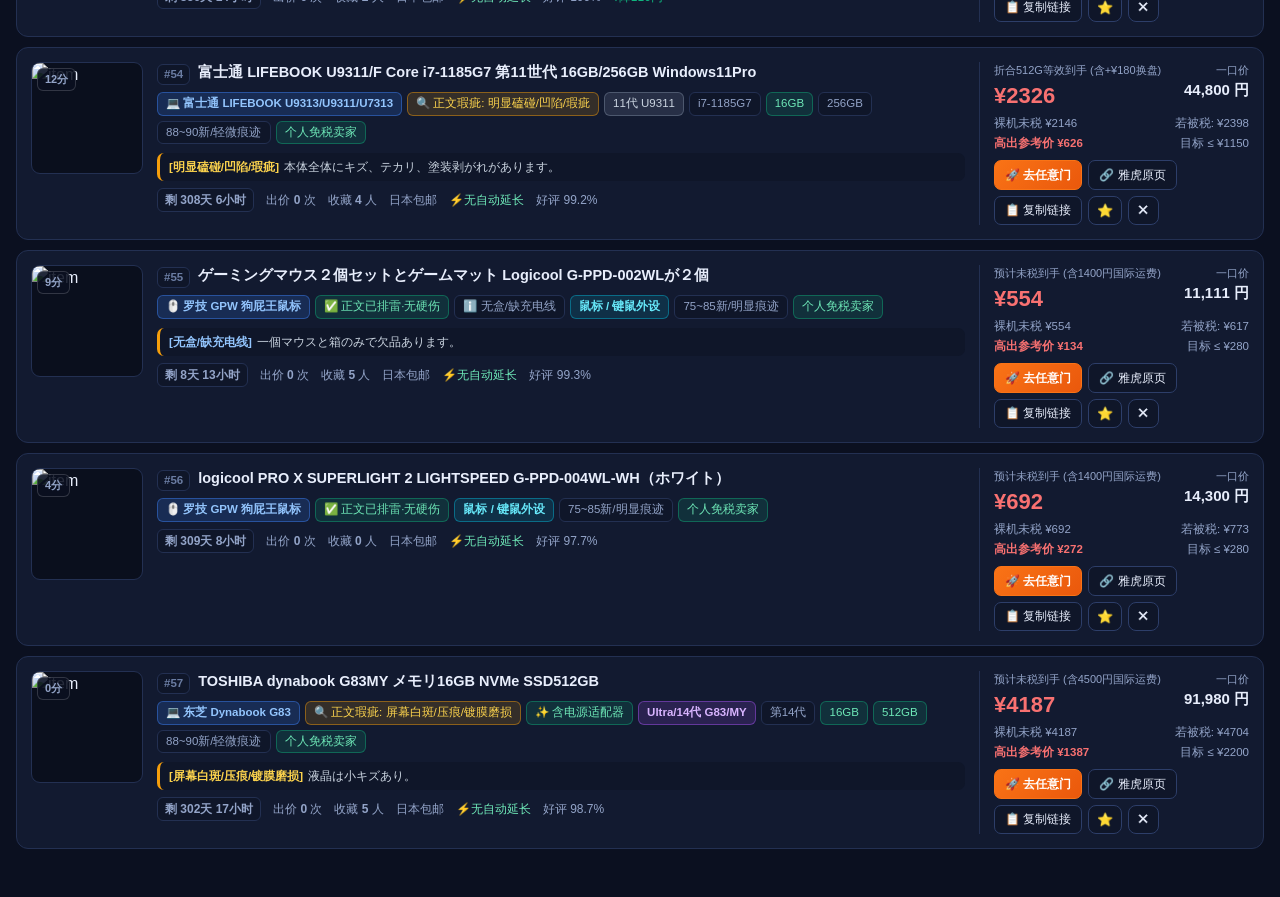
==== commit 7aea4545: "chore: update G83 radar snapshot" ====
--- a/docs/index.html
+++ b/docs/index.html
@@ -7,7 +7,7 @@
   <meta http-equiv="Pragma" content="no-cache" />
   <meta http-equiv="Expires" content="0" />
   <title>日淘任意门 · 万能多品类捡漏雷达</title>
-  <link rel="stylesheet" href="styles.css?v=1795876183" />
+  <link rel="stylesheet" href="styles.css?v=1795879205" />
 </head>
 <body>
   <div class="container">
@@ -280,6 +280,6 @@
   </div>
 
   <div class="toast" id="toast"></div>
-  <script src="app.js?v=1795876183"></script>
+  <script src="app.js?v=1795879205"></script>
 </body>
 </html>
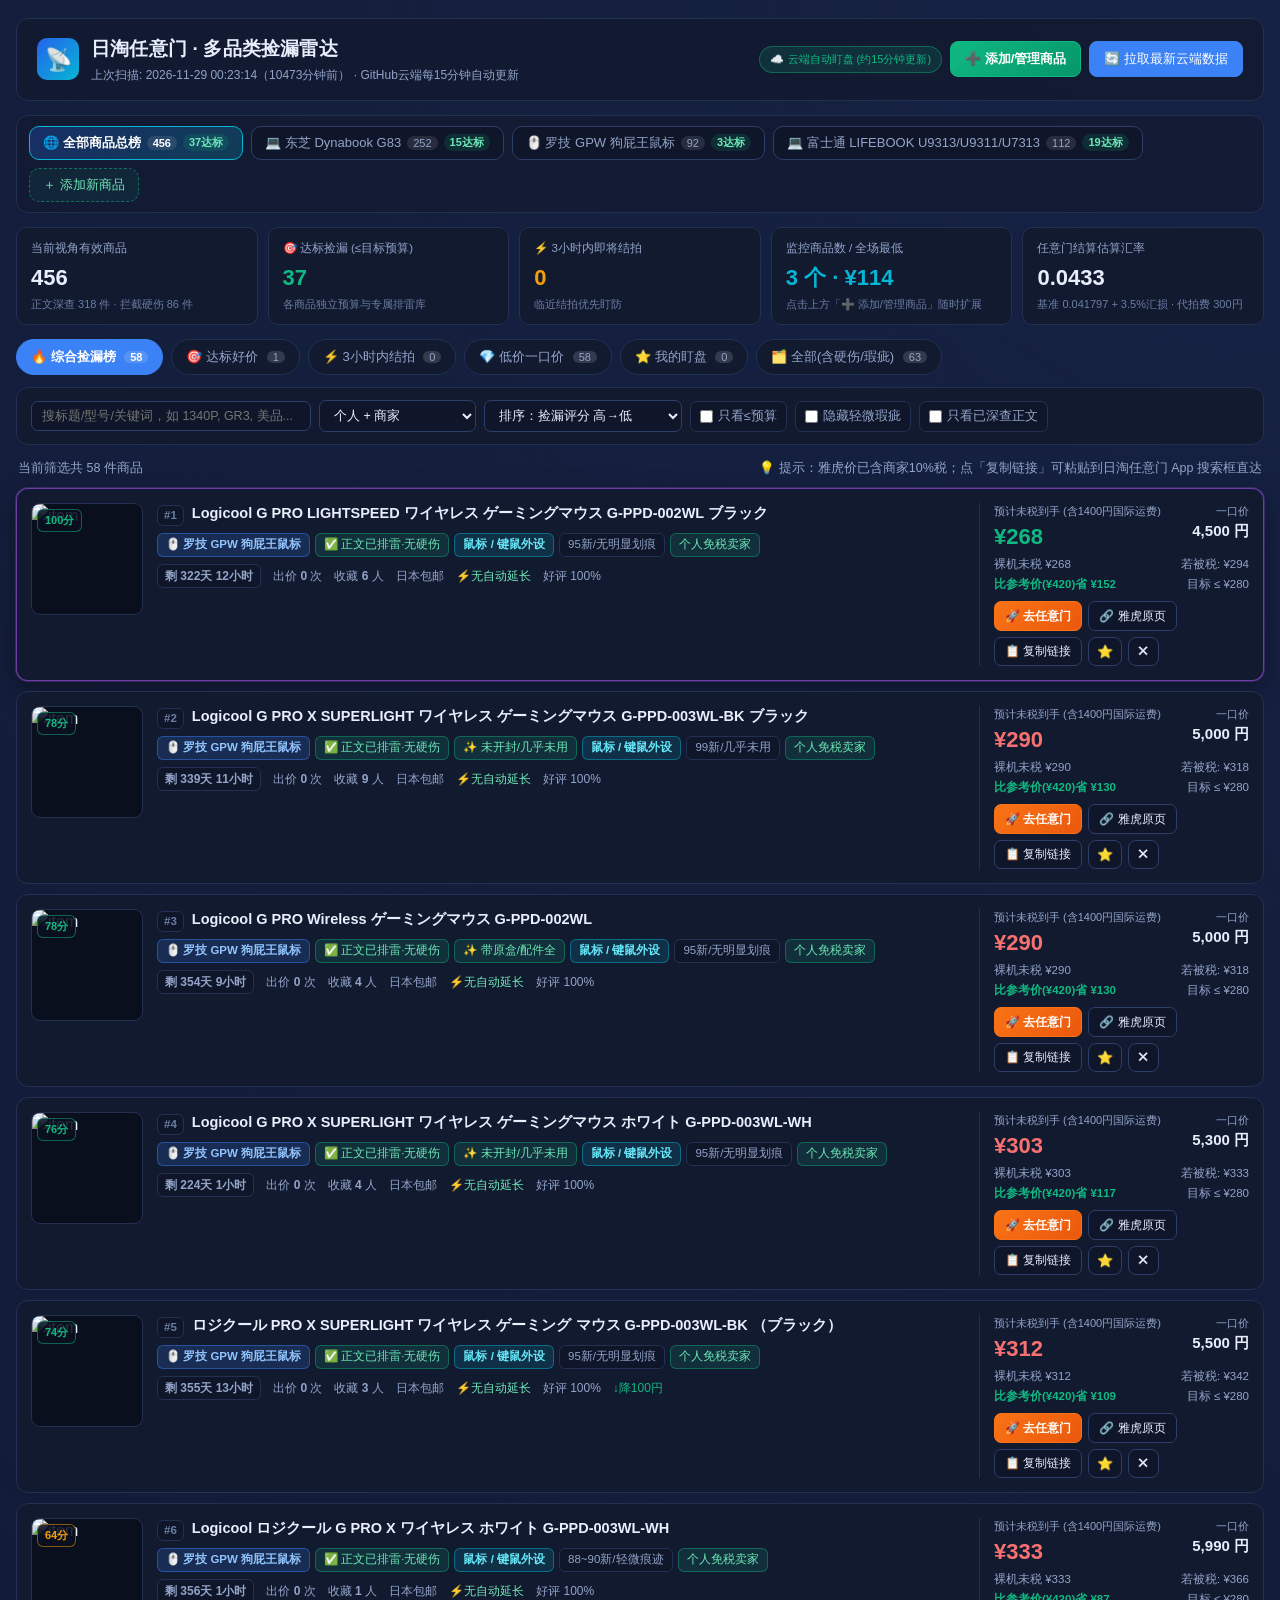
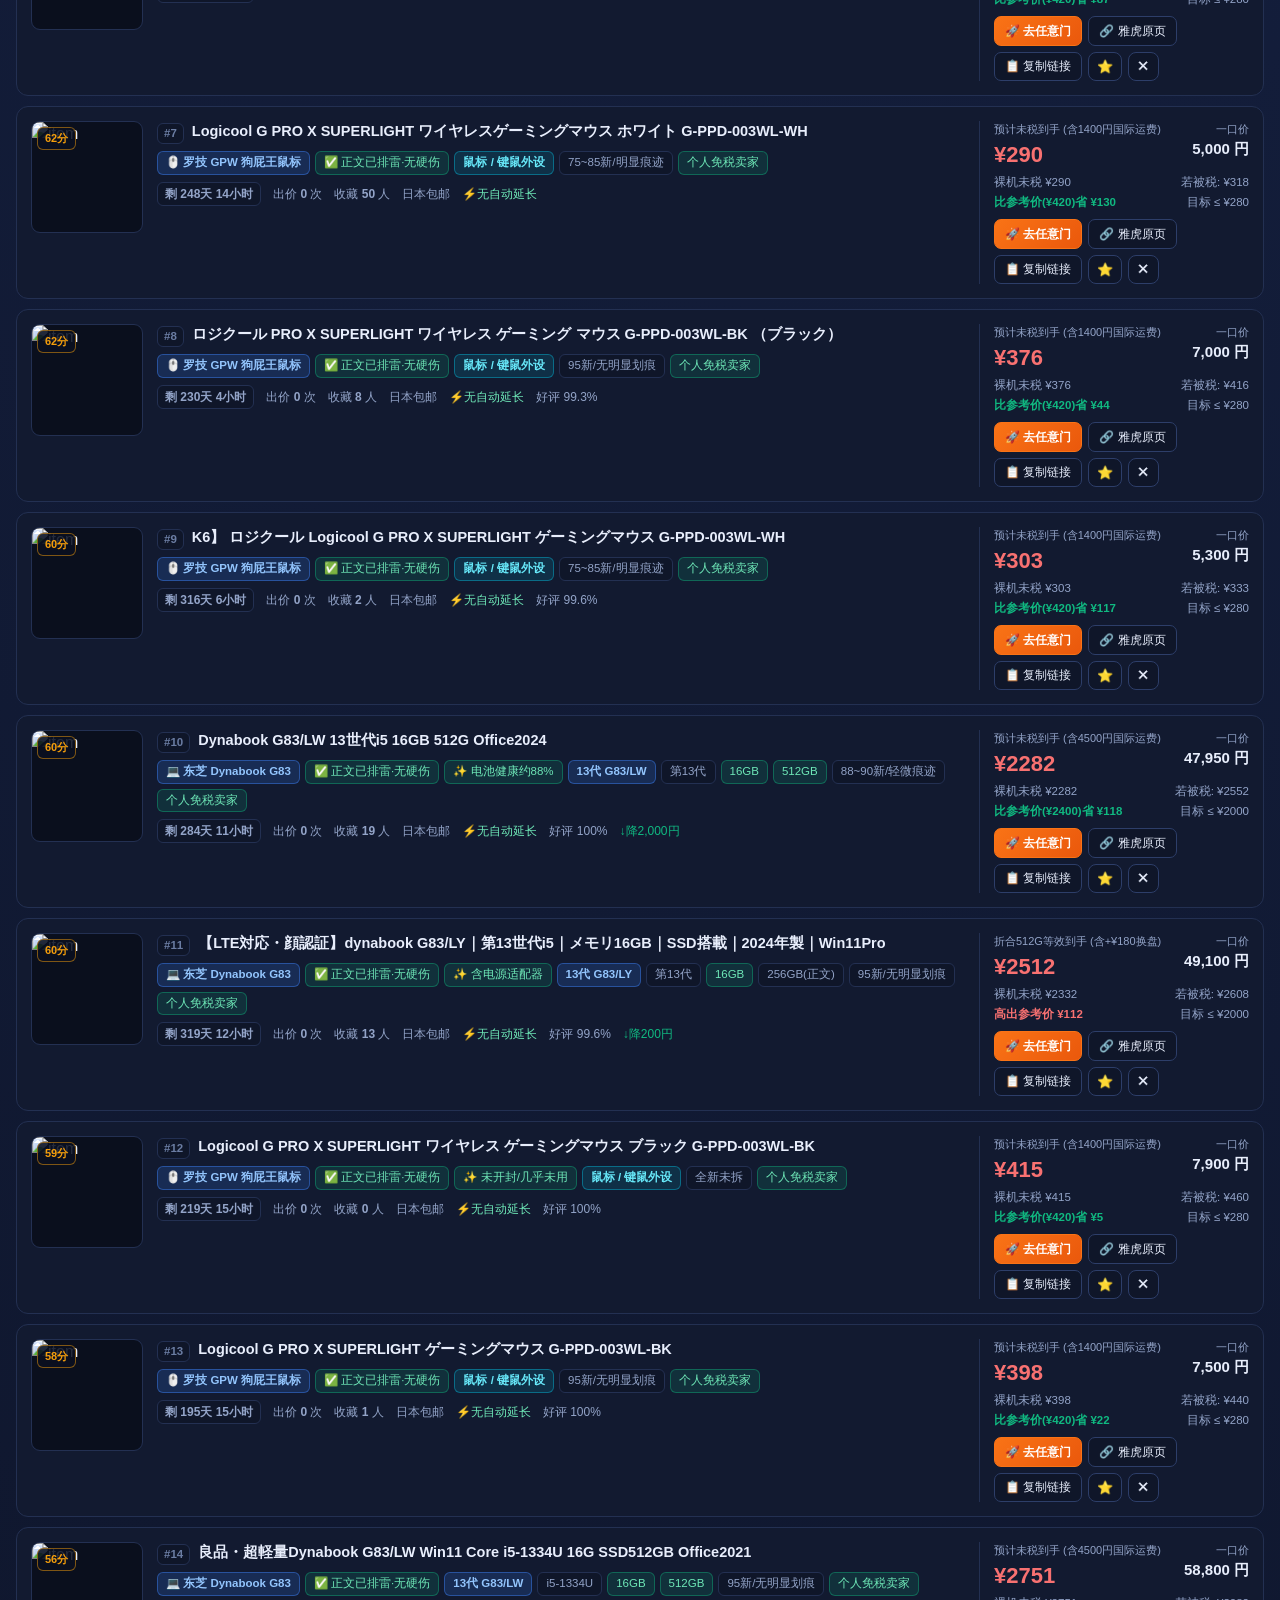
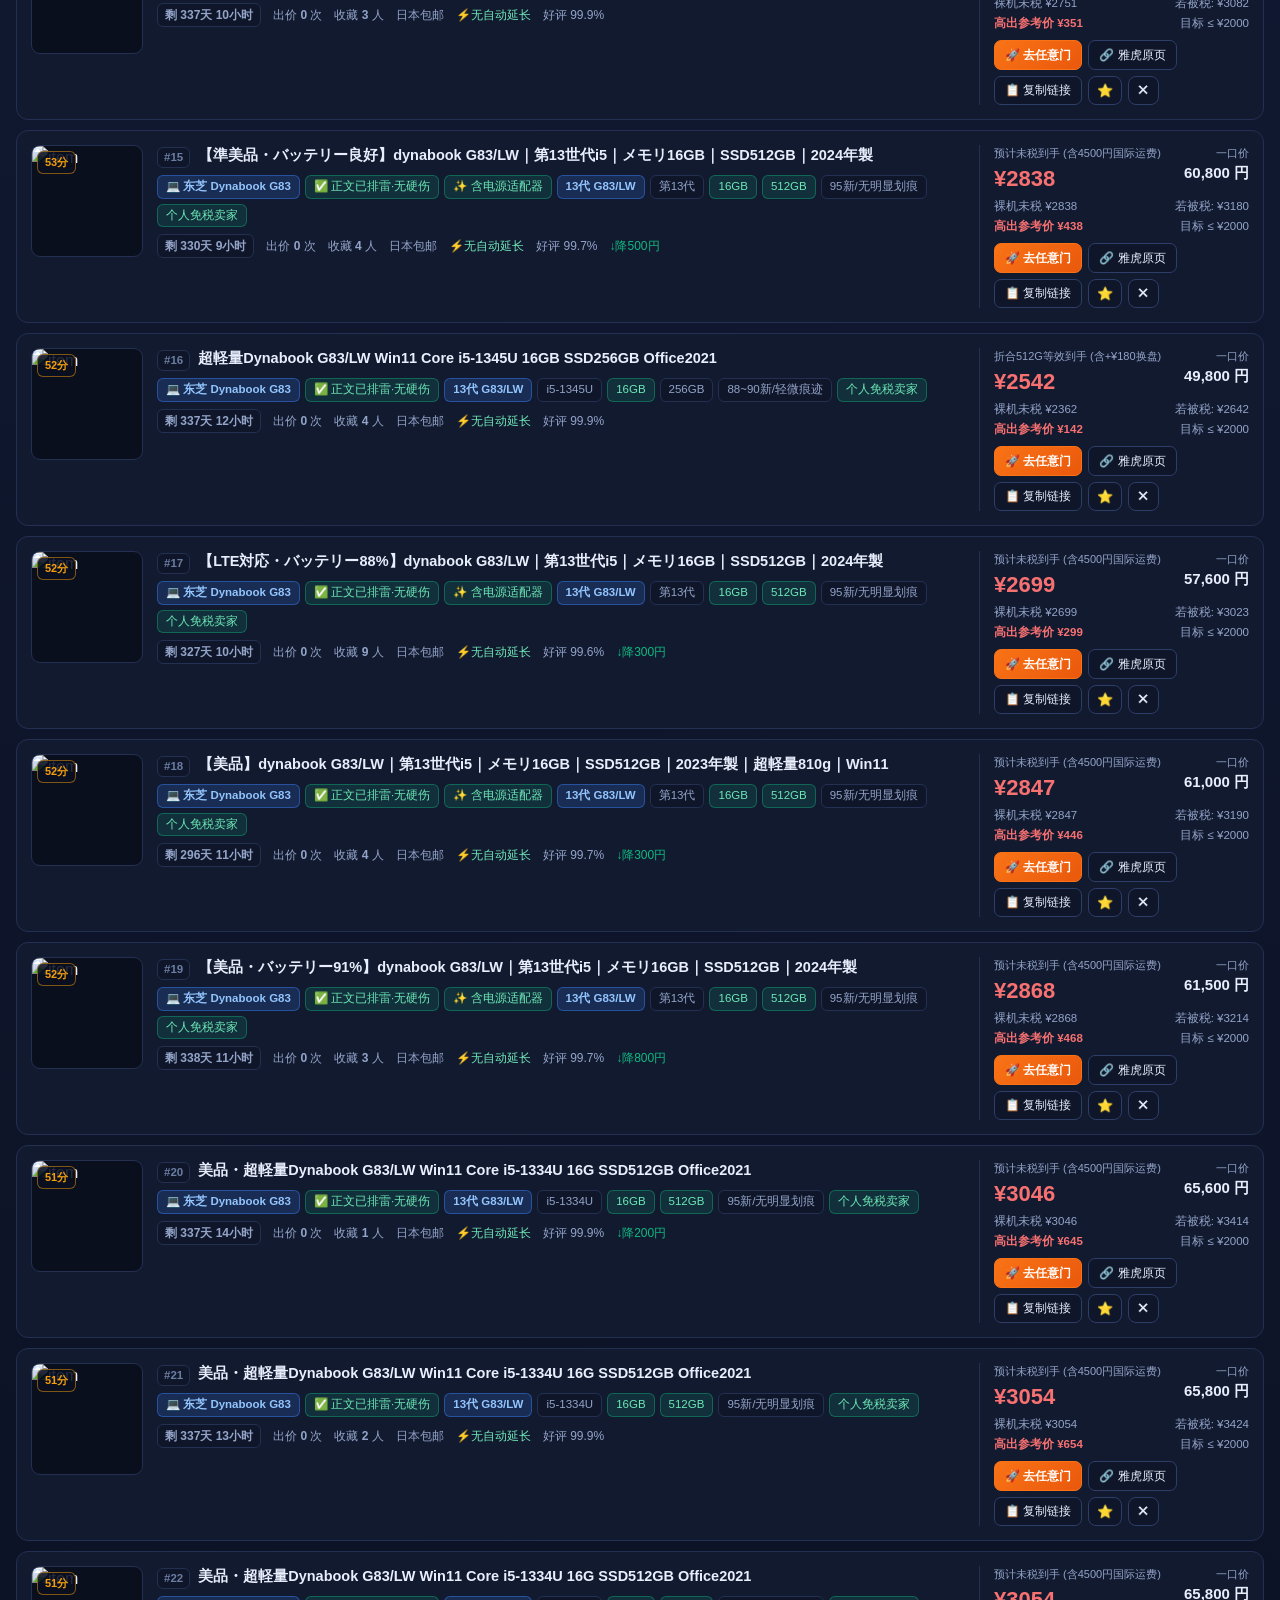
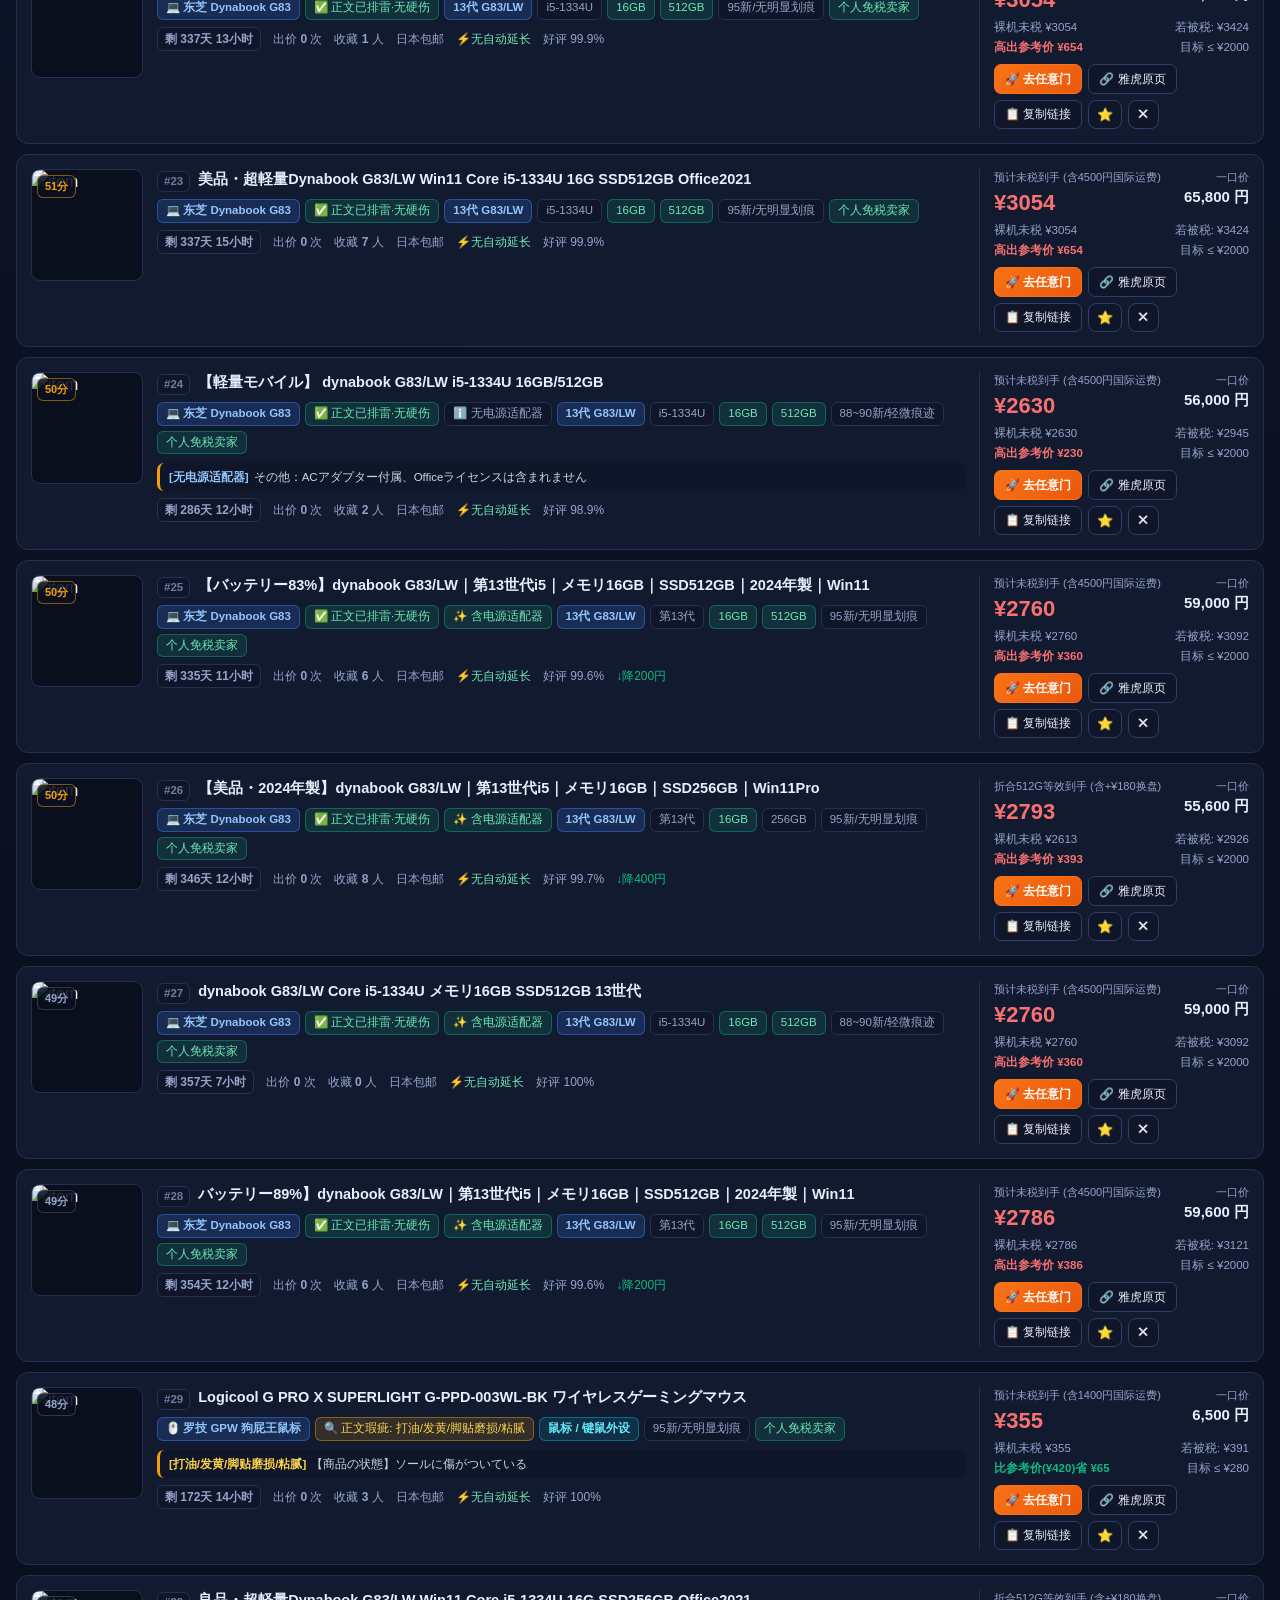
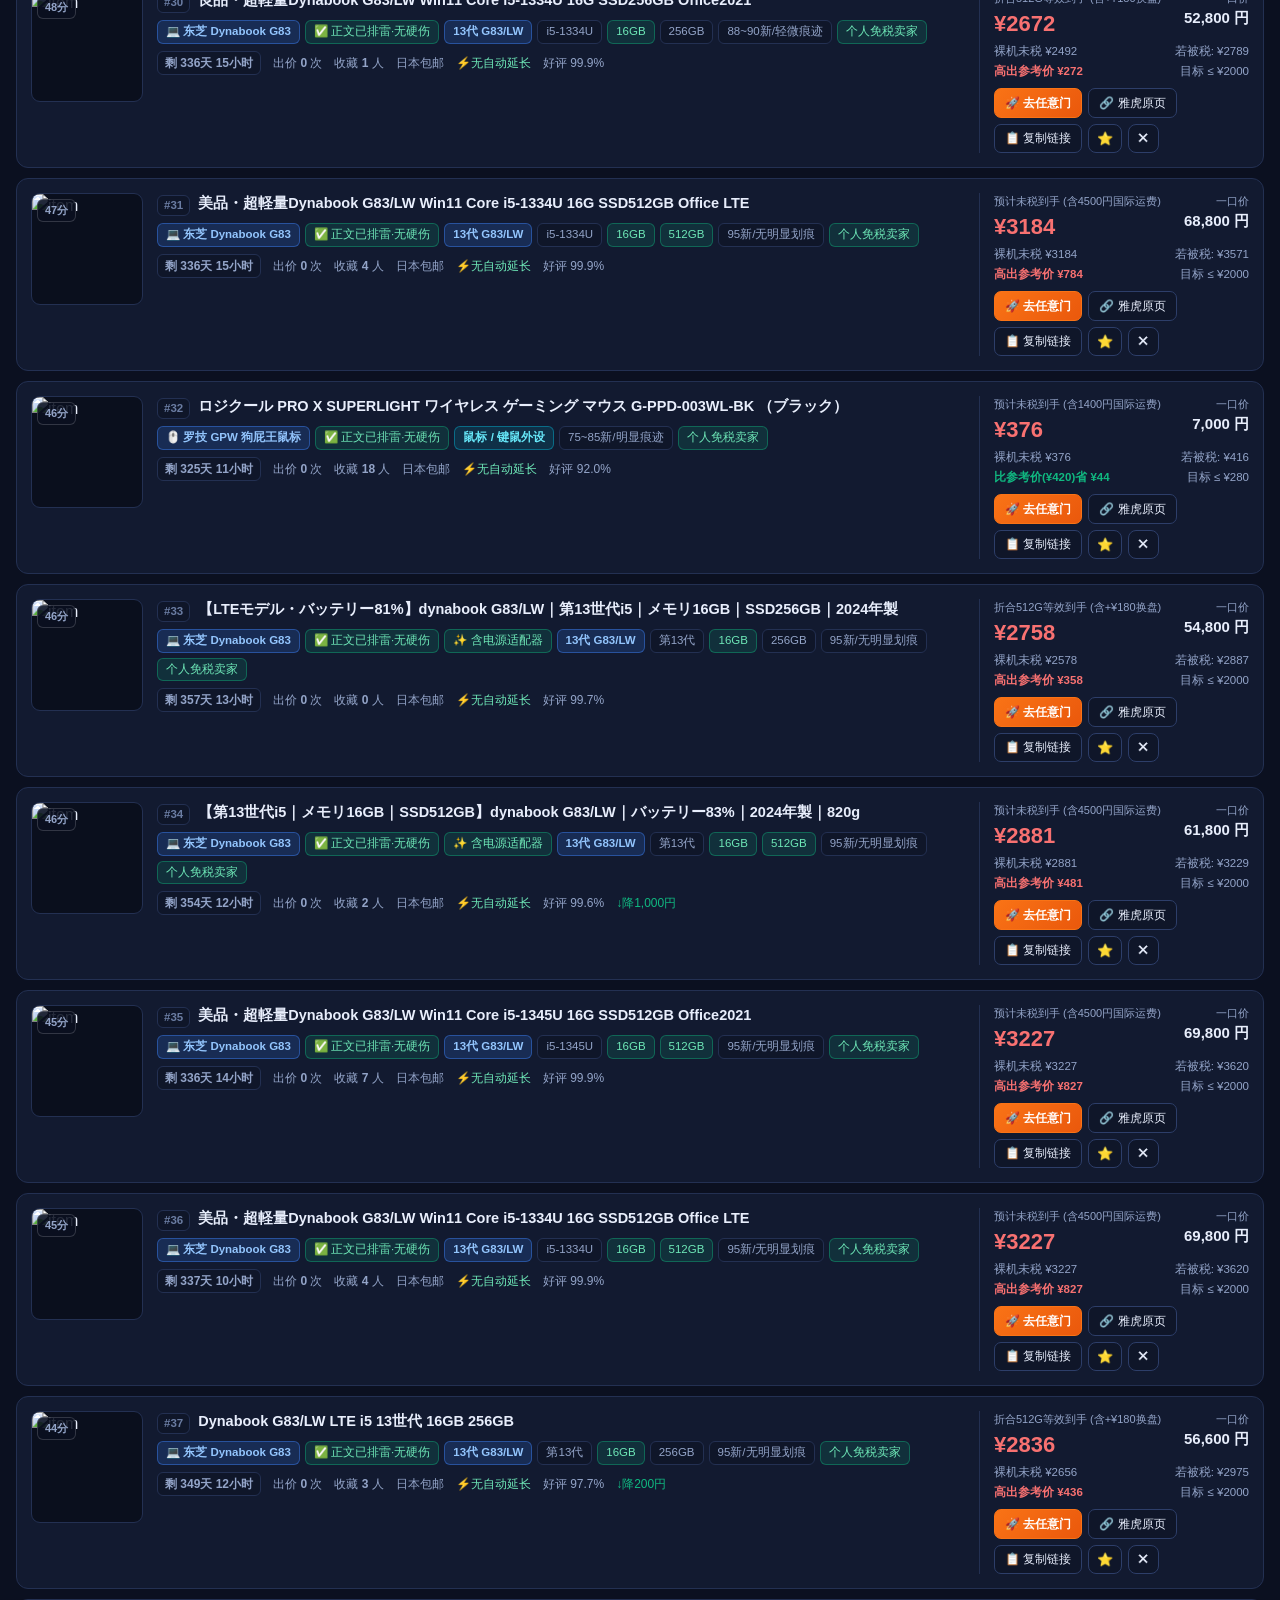
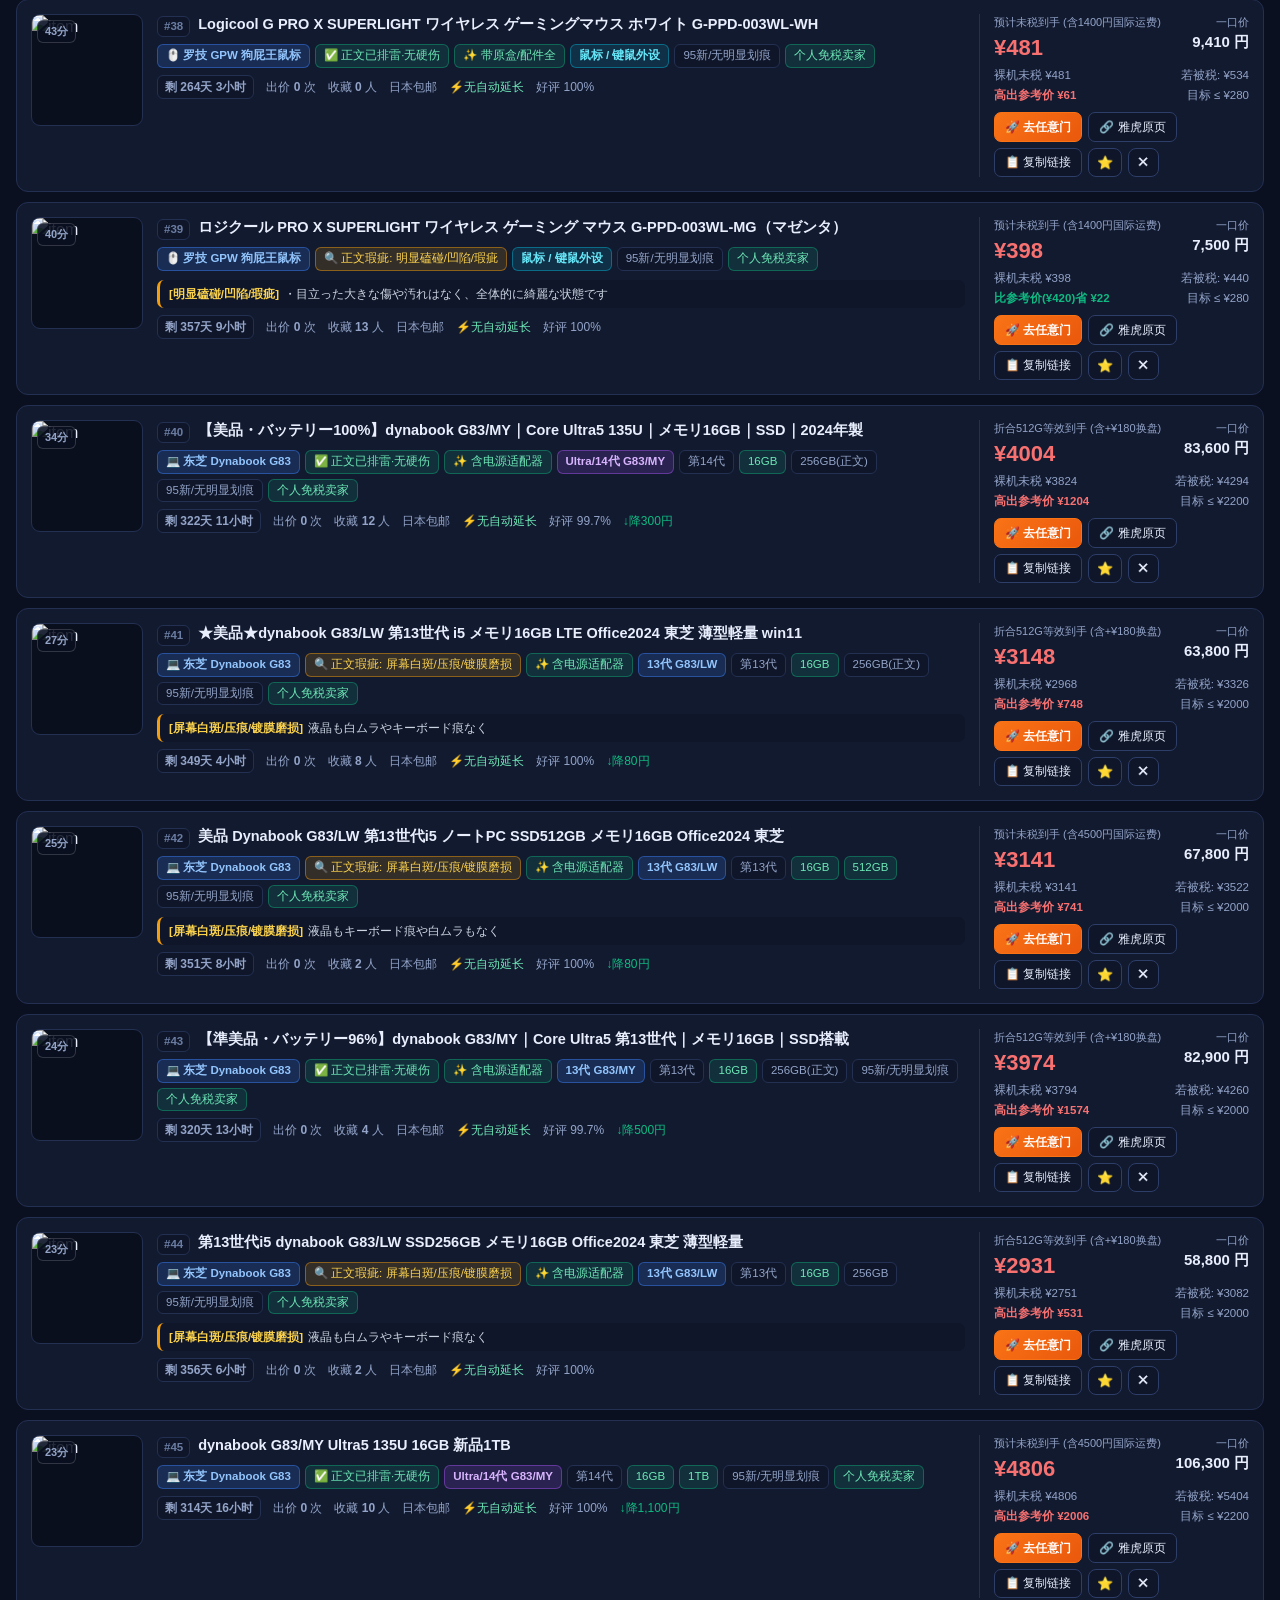
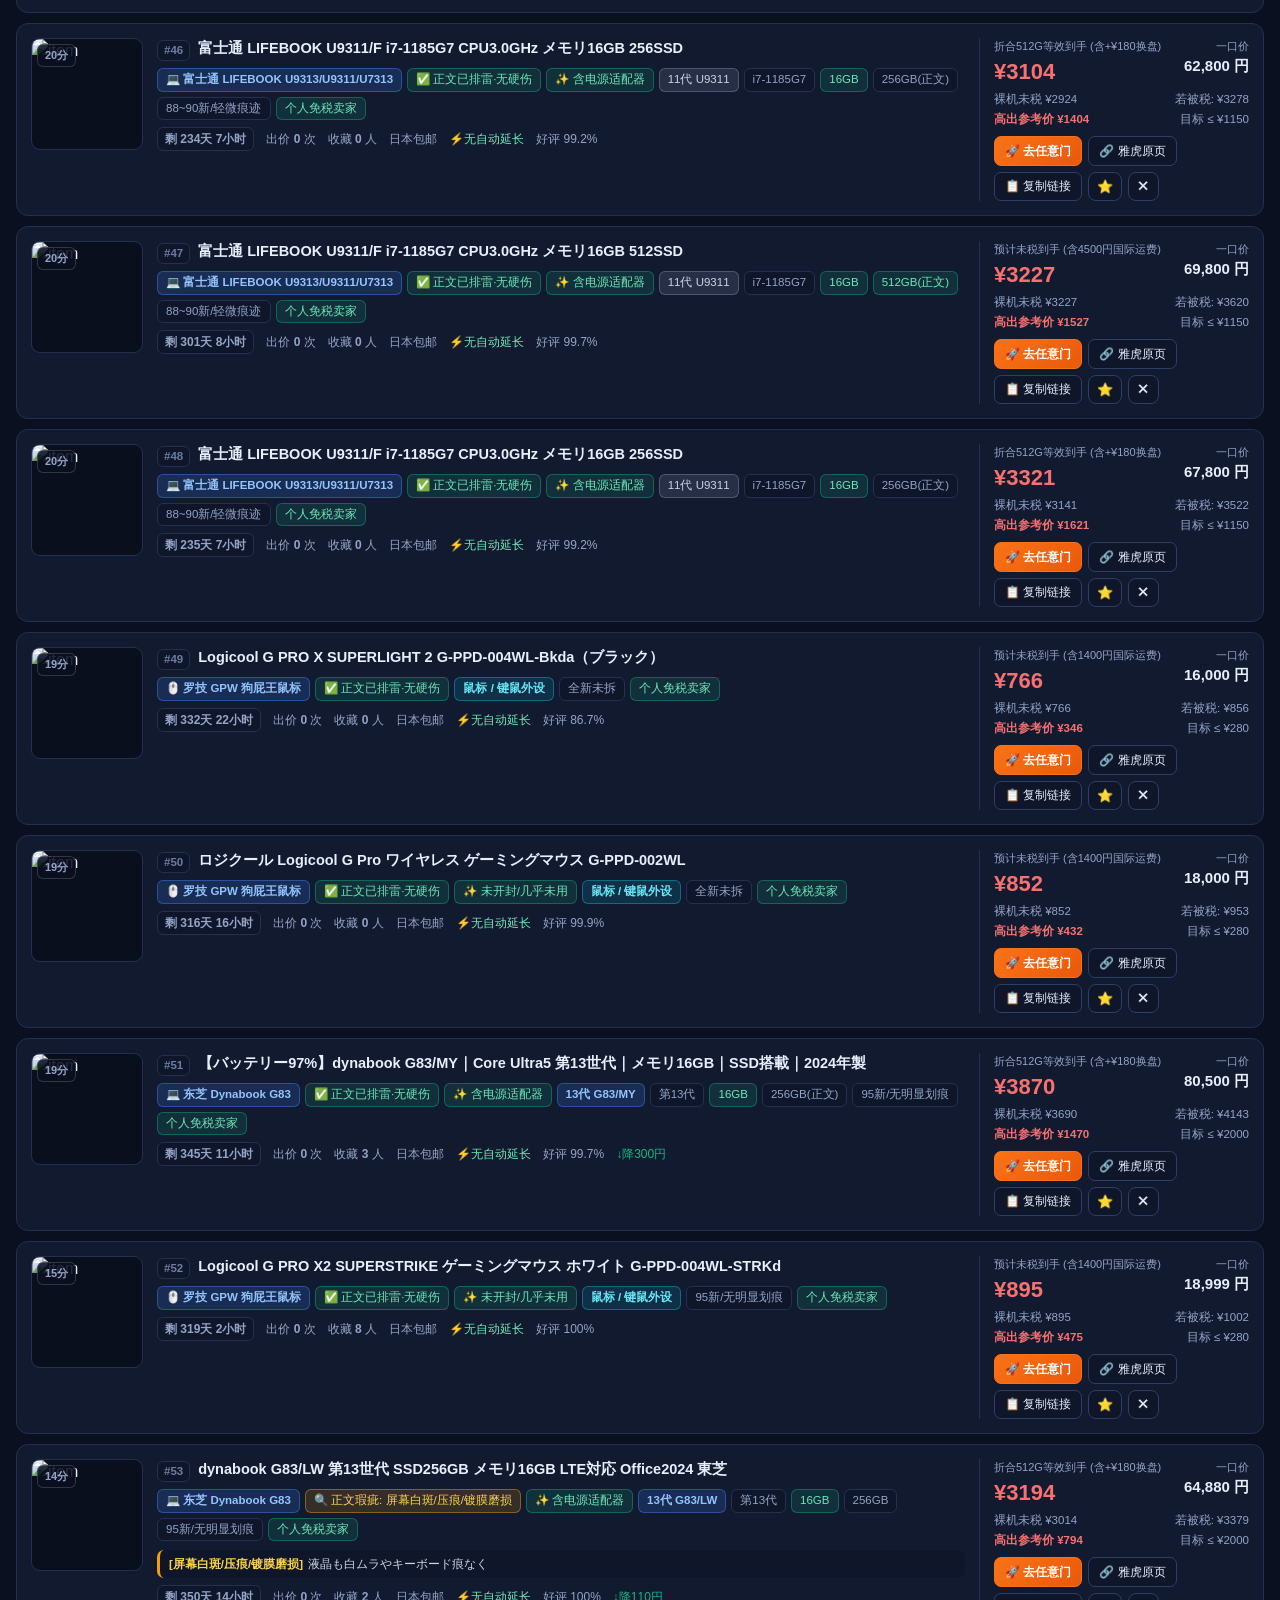
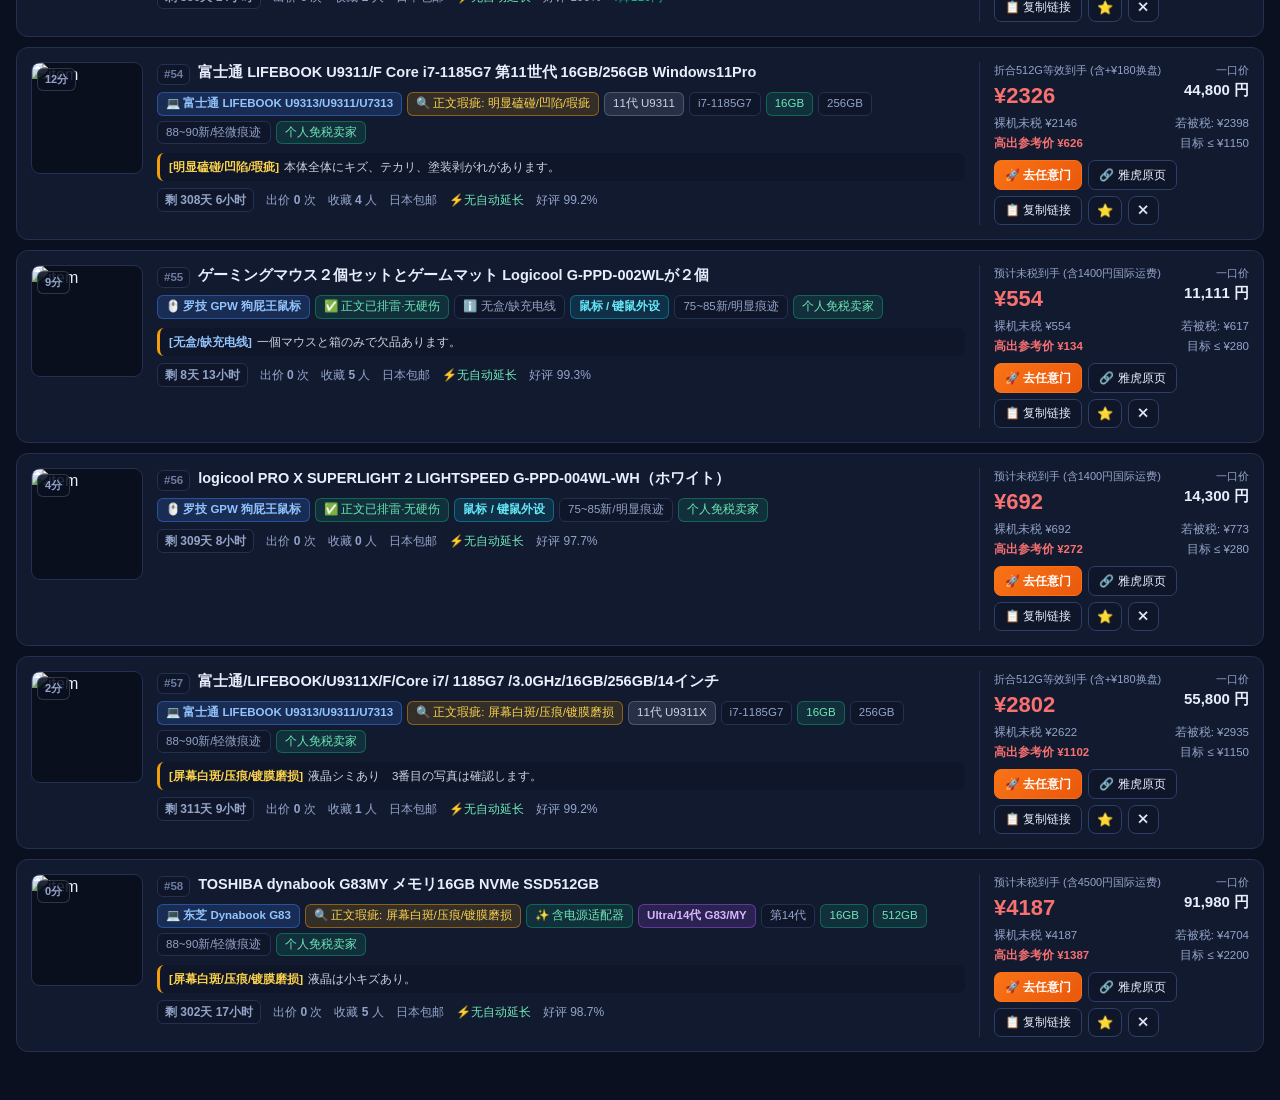
==== commit cfabe759: "chore: update G83 radar snapshot" ====
--- a/docs/index.html
+++ b/docs/index.html
@@ -7,7 +7,7 @@
   <meta http-equiv="Pragma" content="no-cache" />
   <meta http-equiv="Expires" content="0" />
   <title>日淘任意门 · 万能多品类捡漏雷达</title>
-  <link rel="stylesheet" href="styles.css?v=1795879205" />
+  <link rel="stylesheet" href="styles.css?v=1795883011" />
 </head>
 <body>
   <div class="container">
@@ -280,6 +280,6 @@
   </div>
 
   <div class="toast" id="toast"></div>
-  <script src="app.js?v=1795879205"></script>
+  <script src="app.js?v=1795883011"></script>
 </body>
 </html>
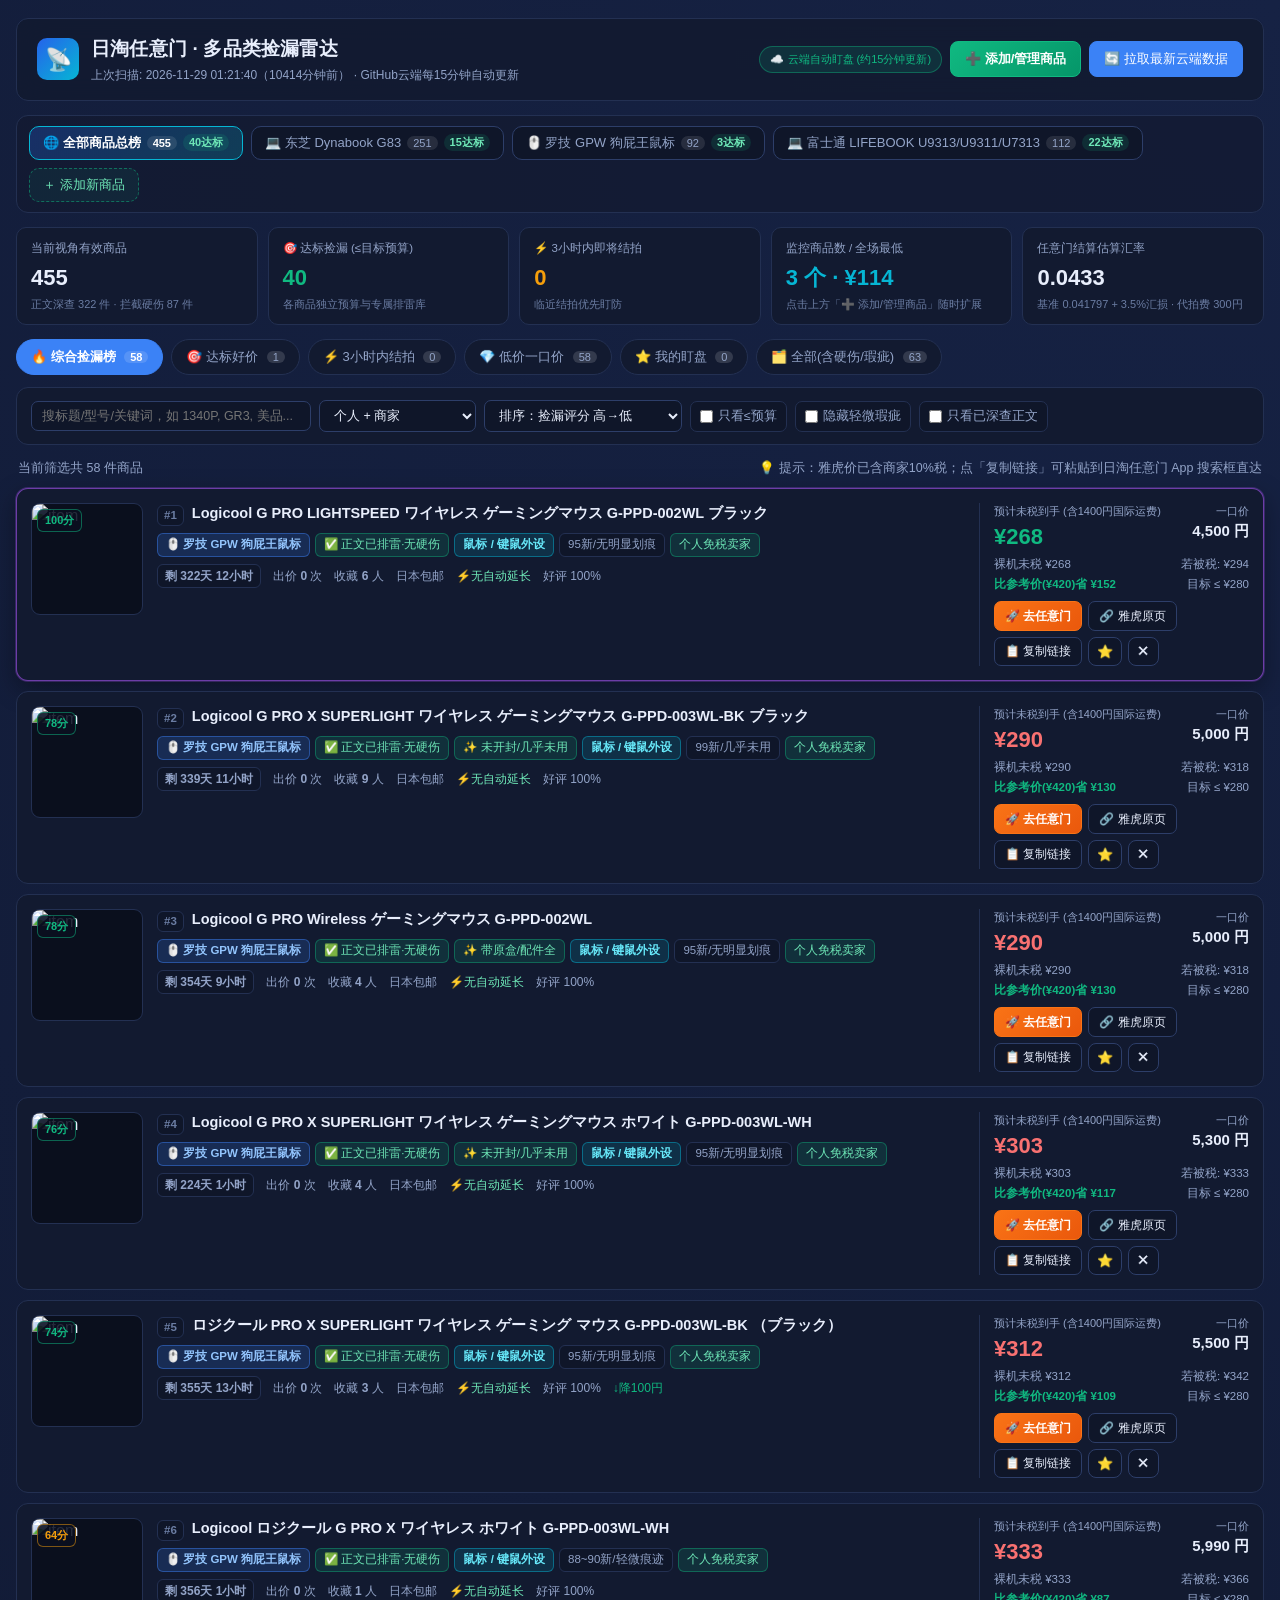
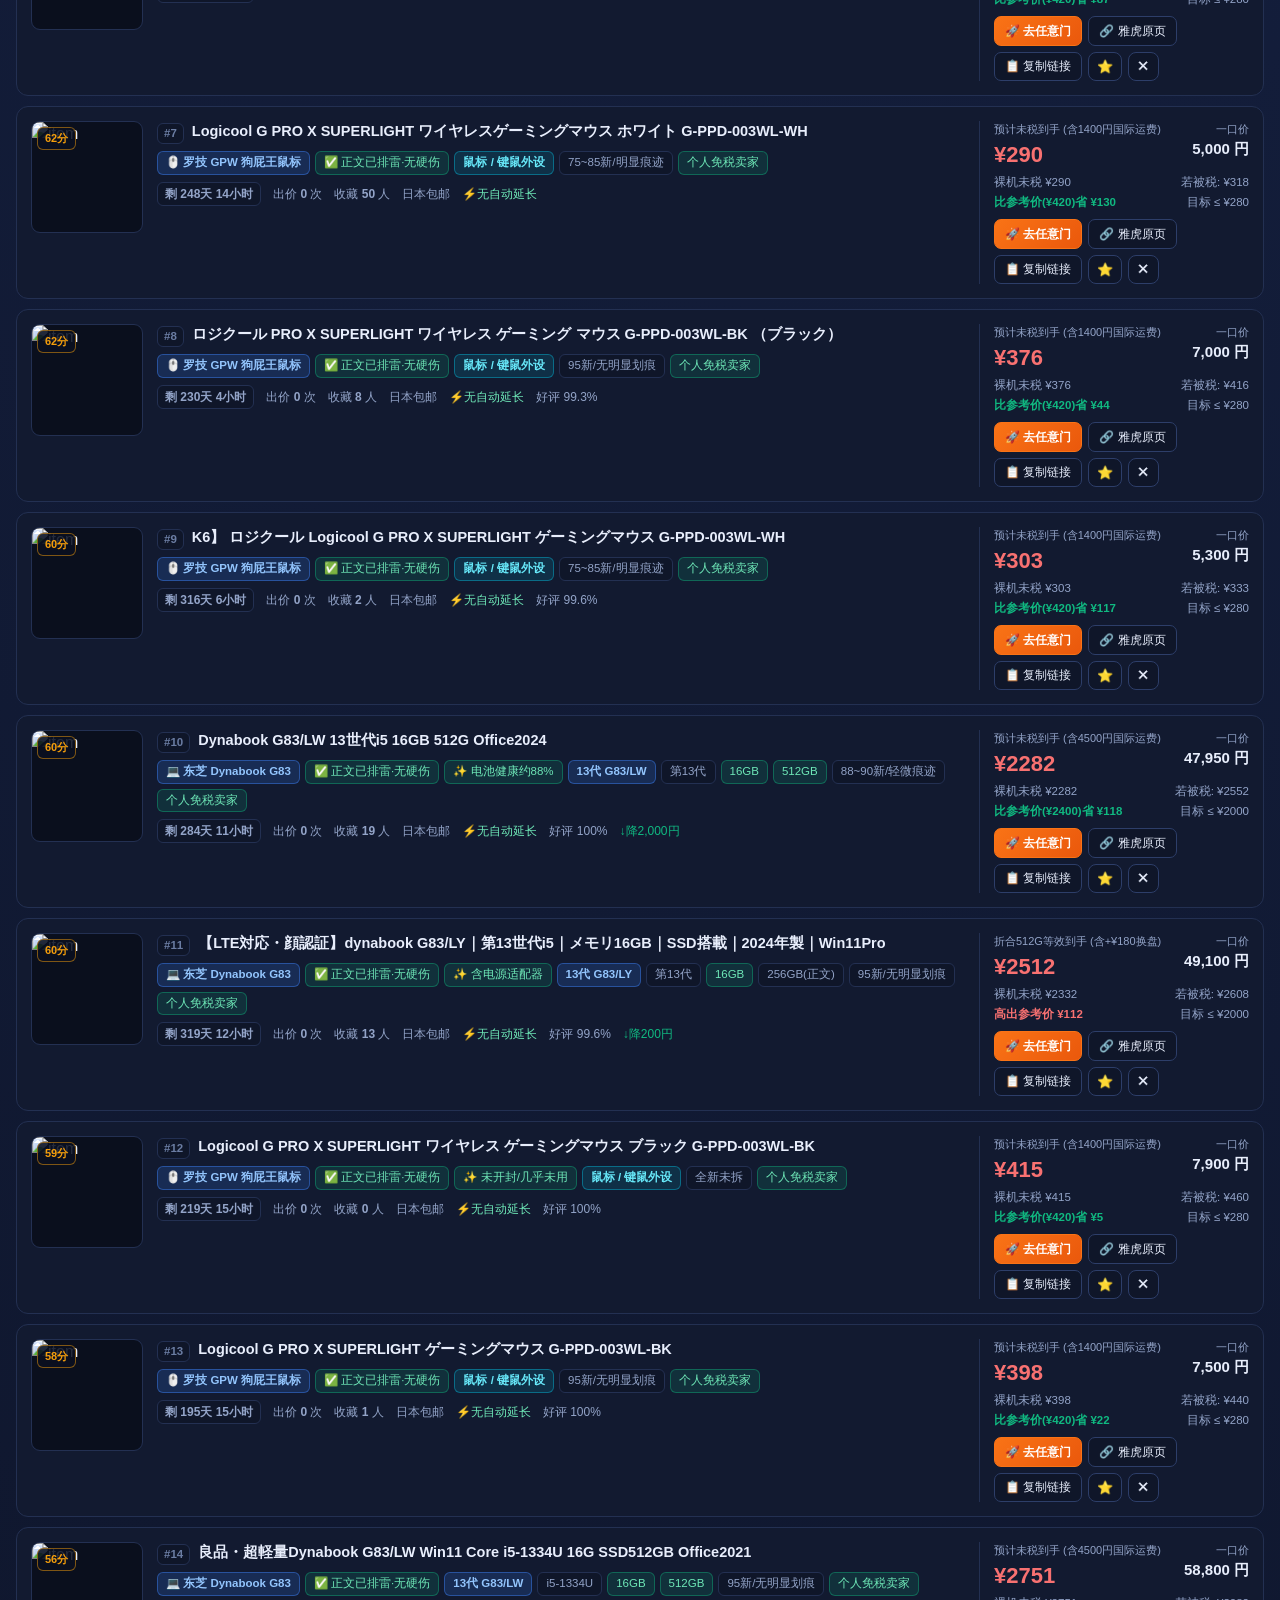
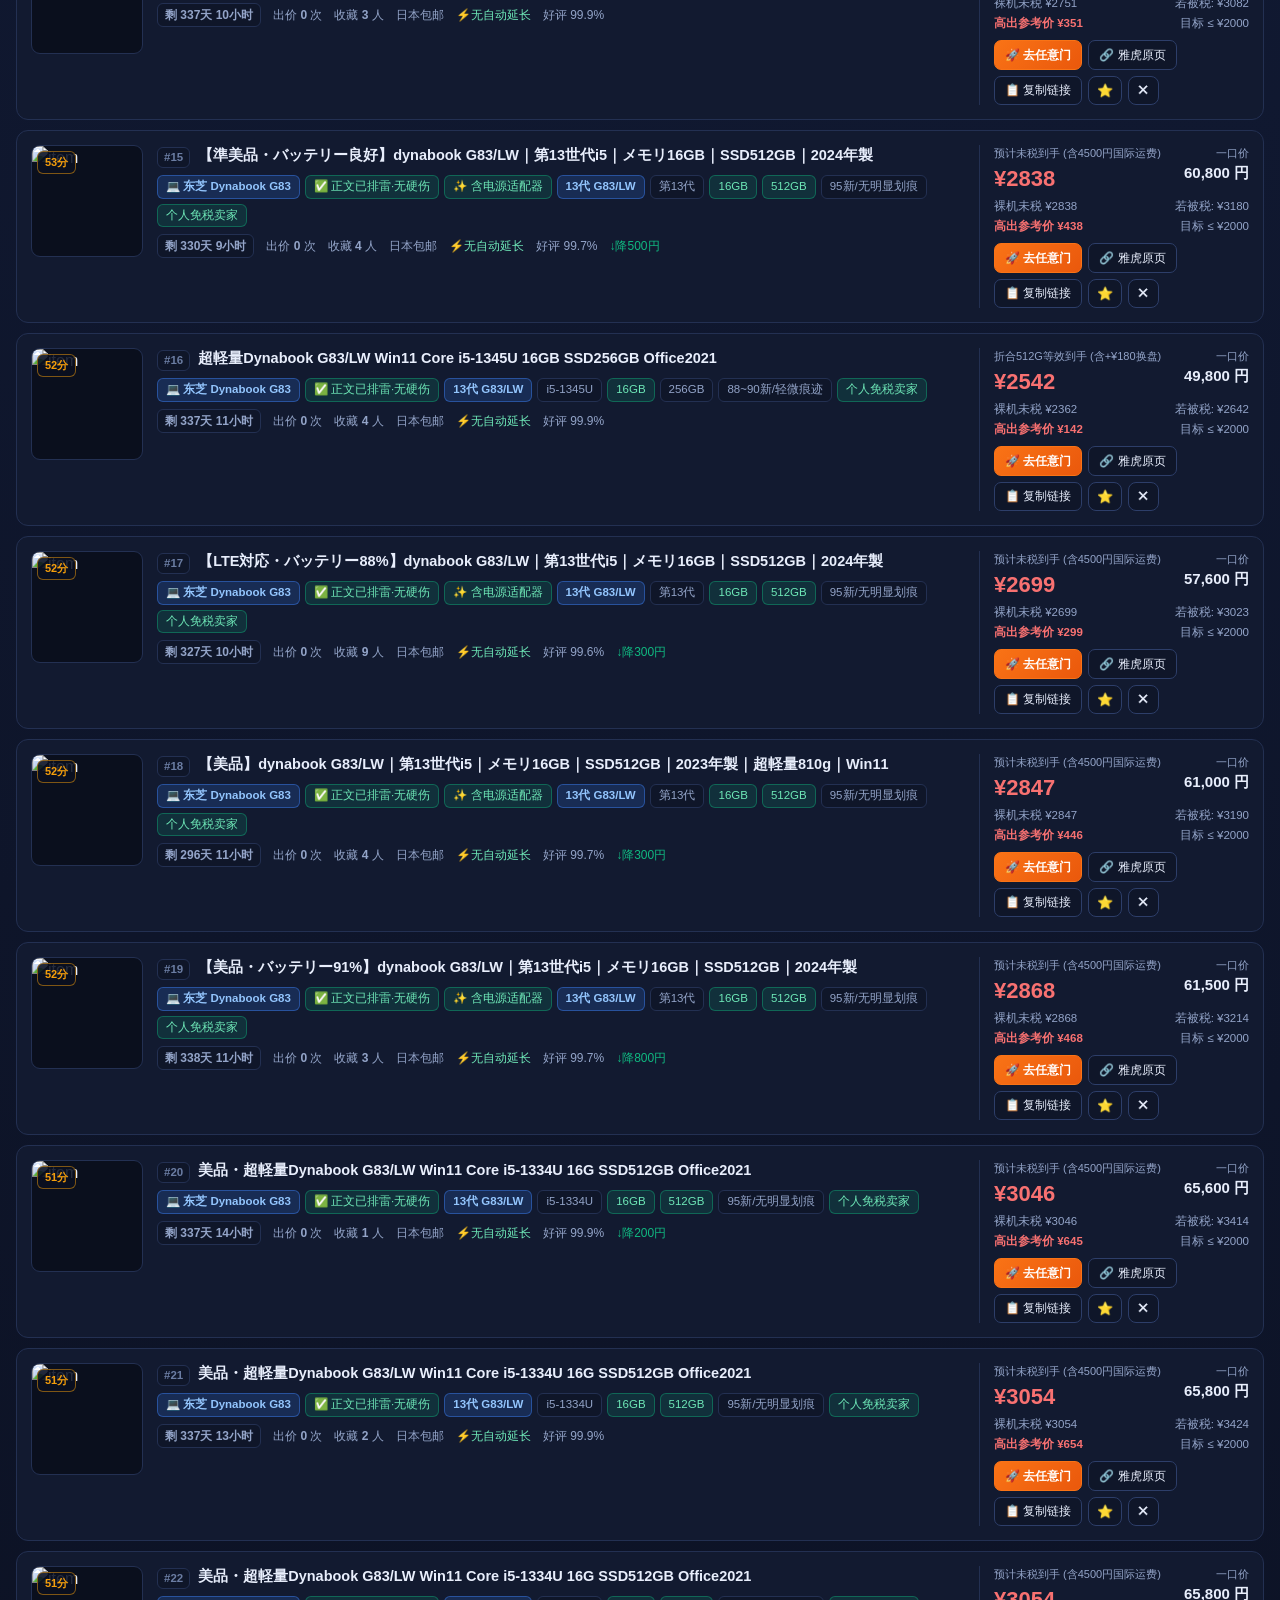
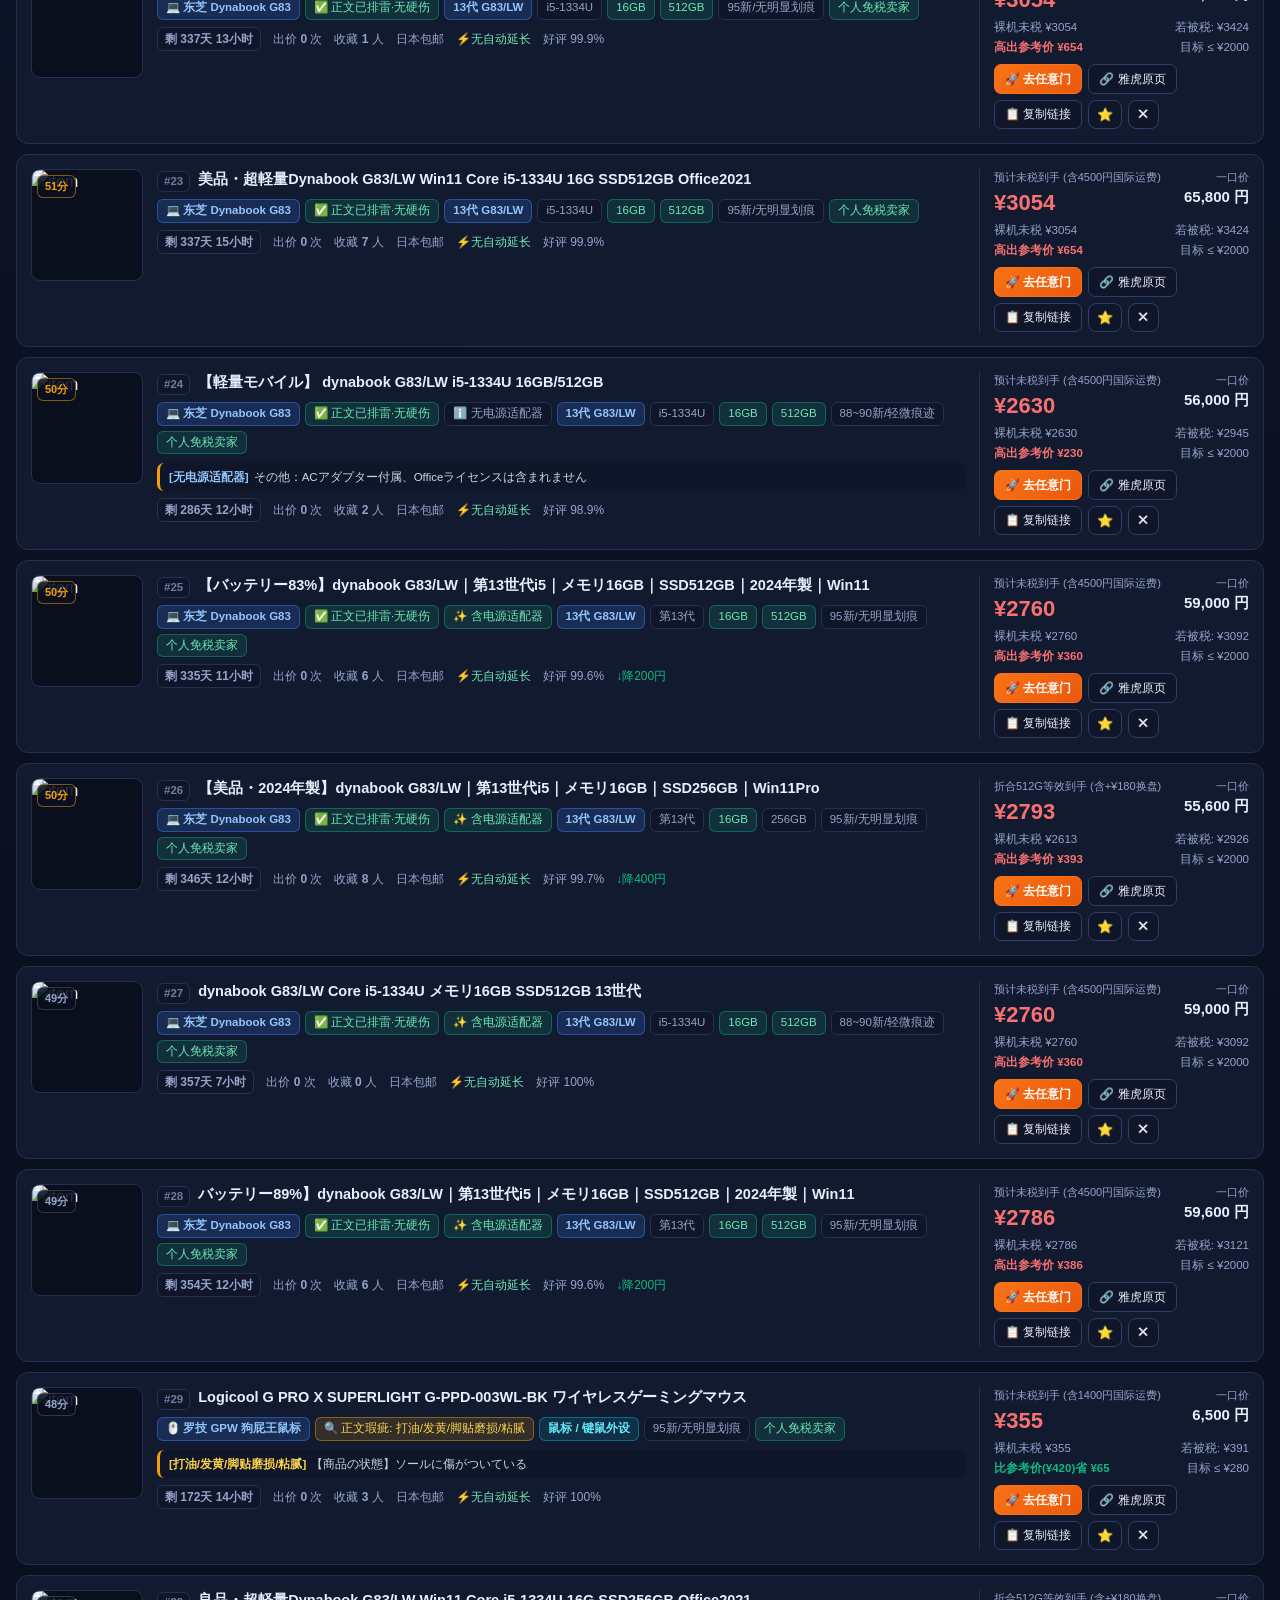
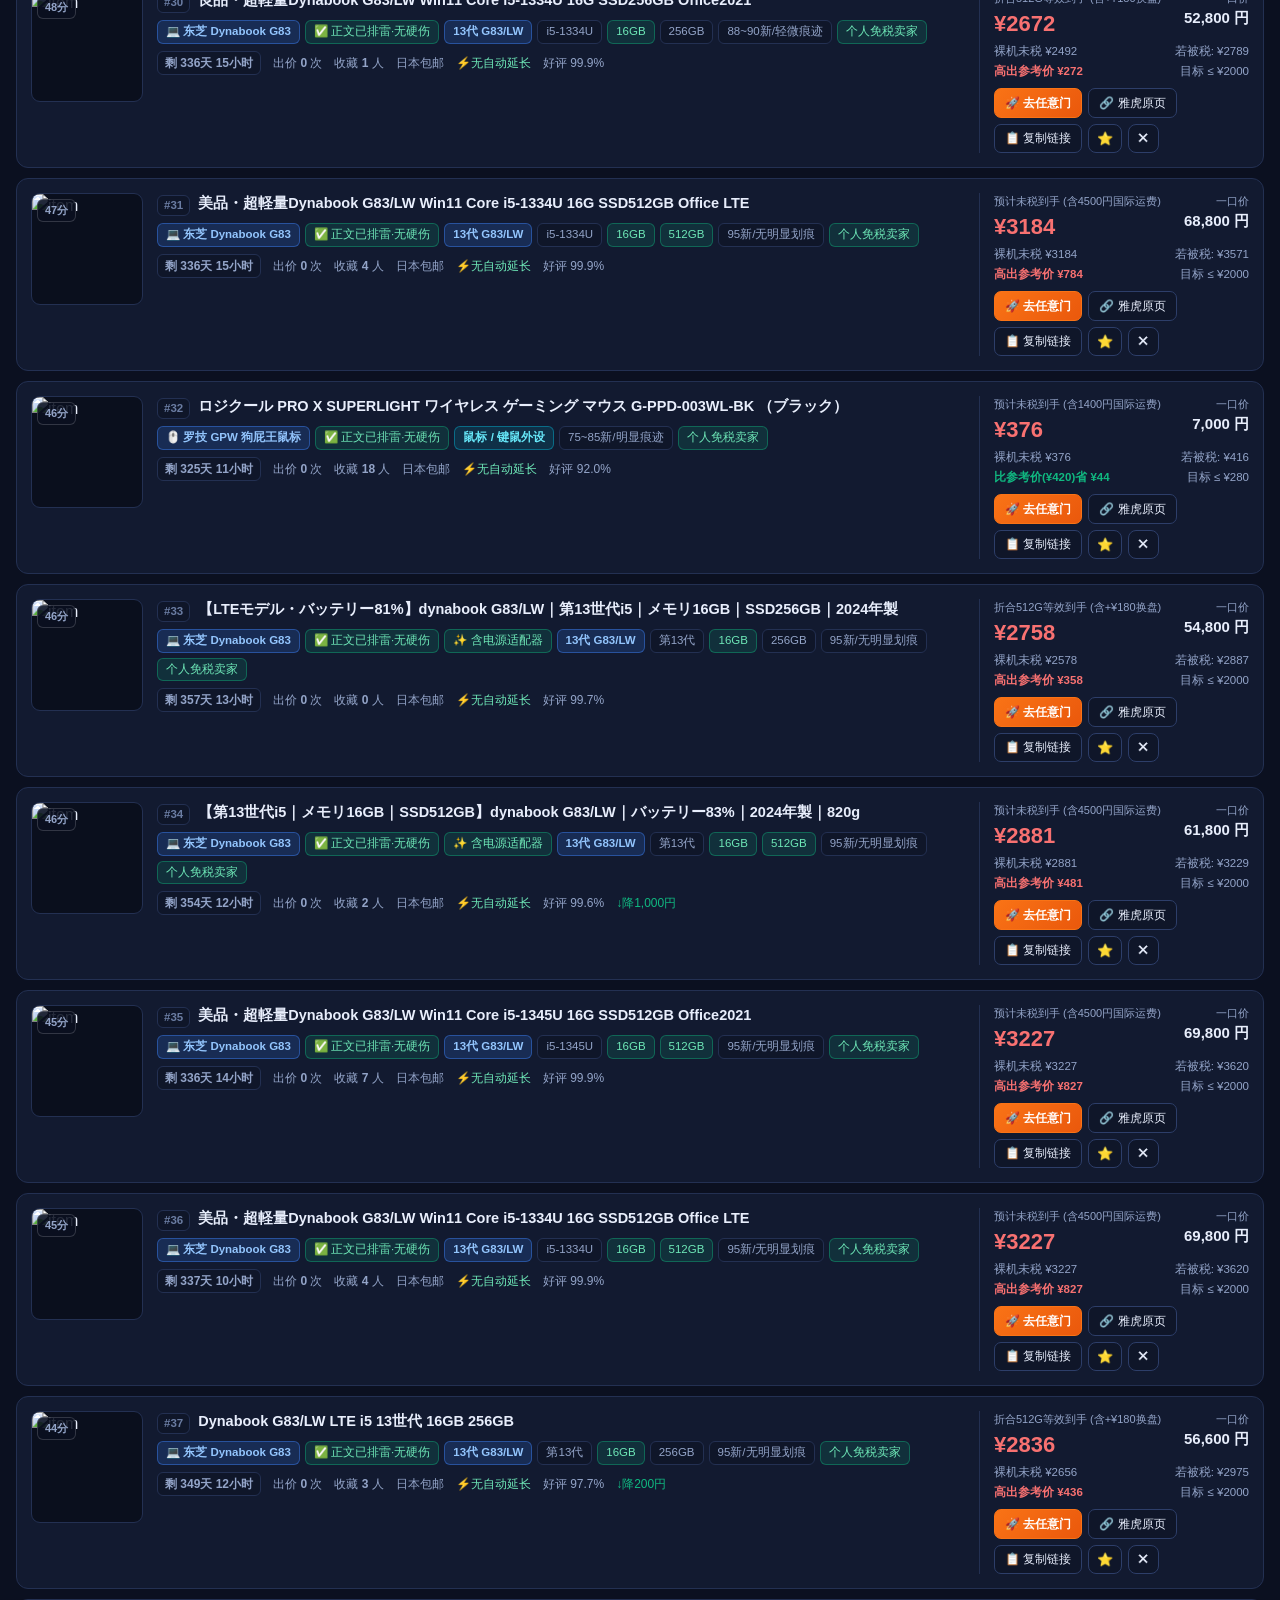
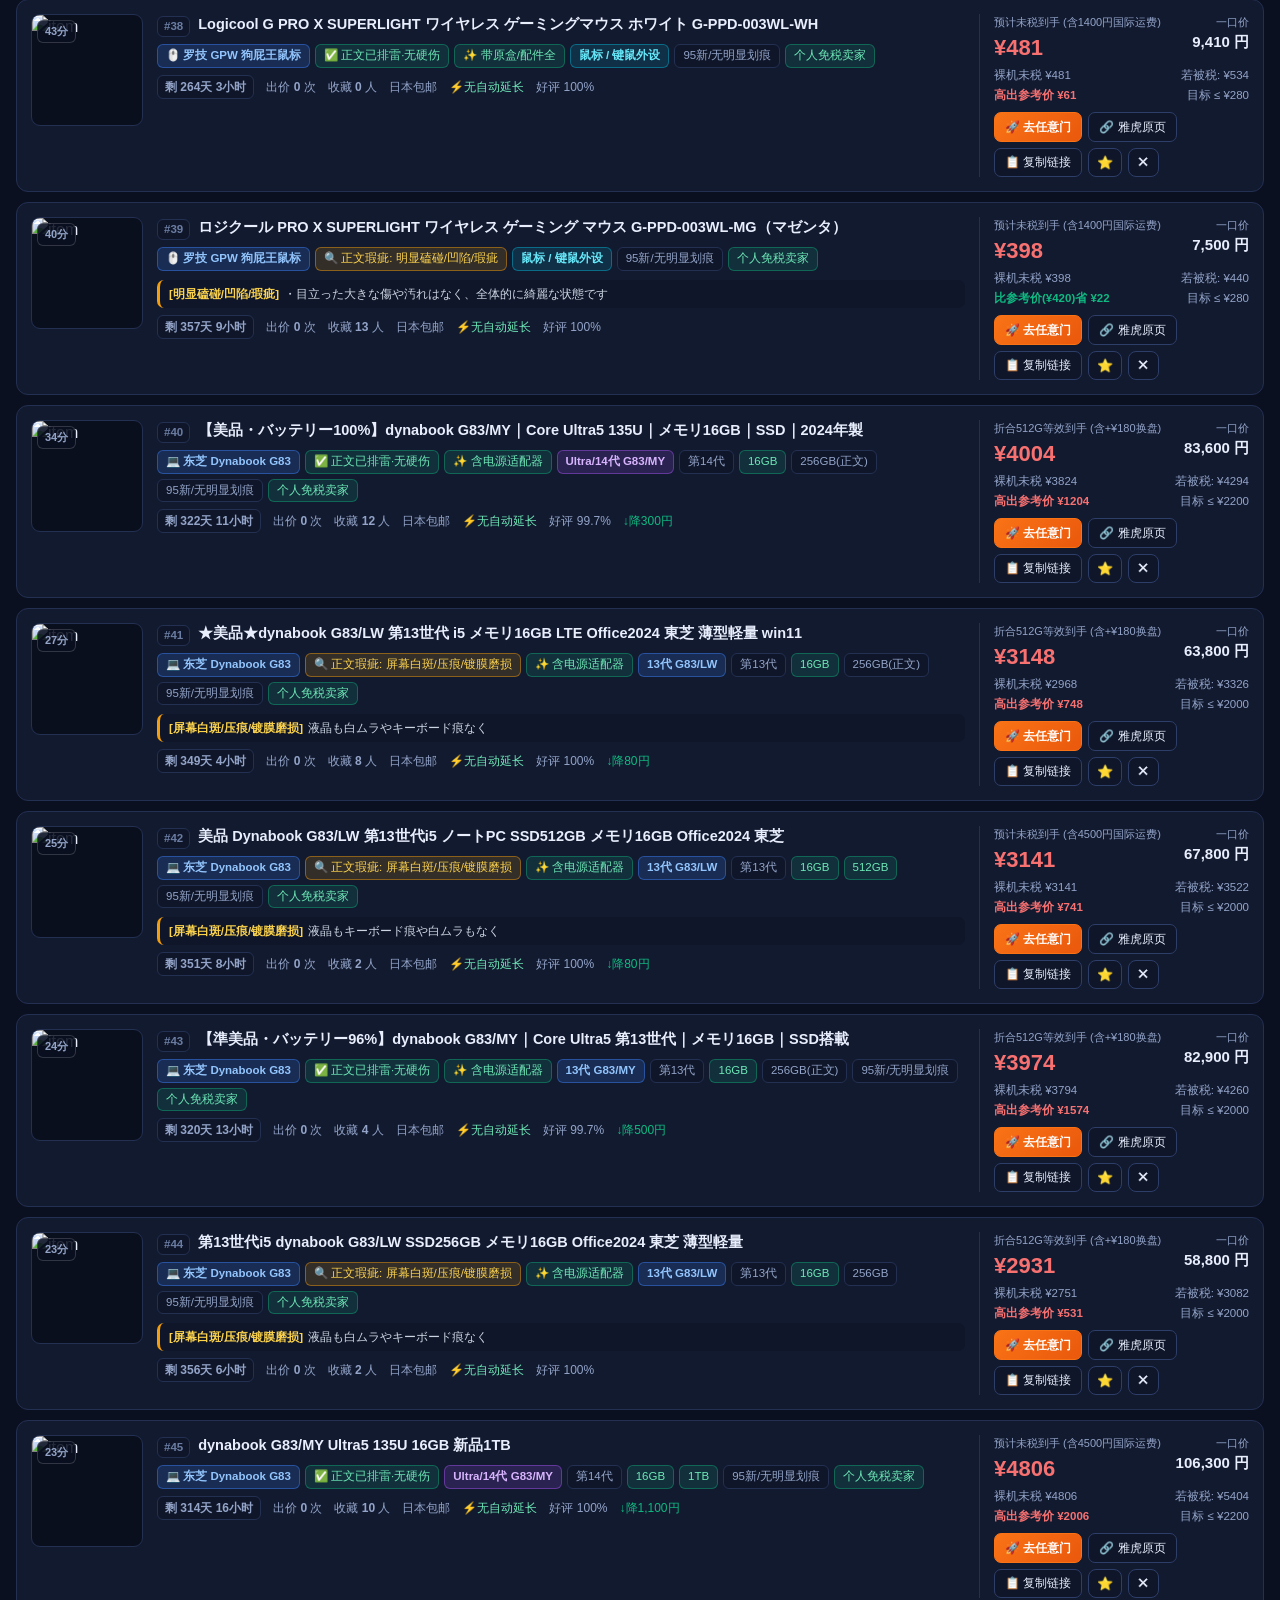
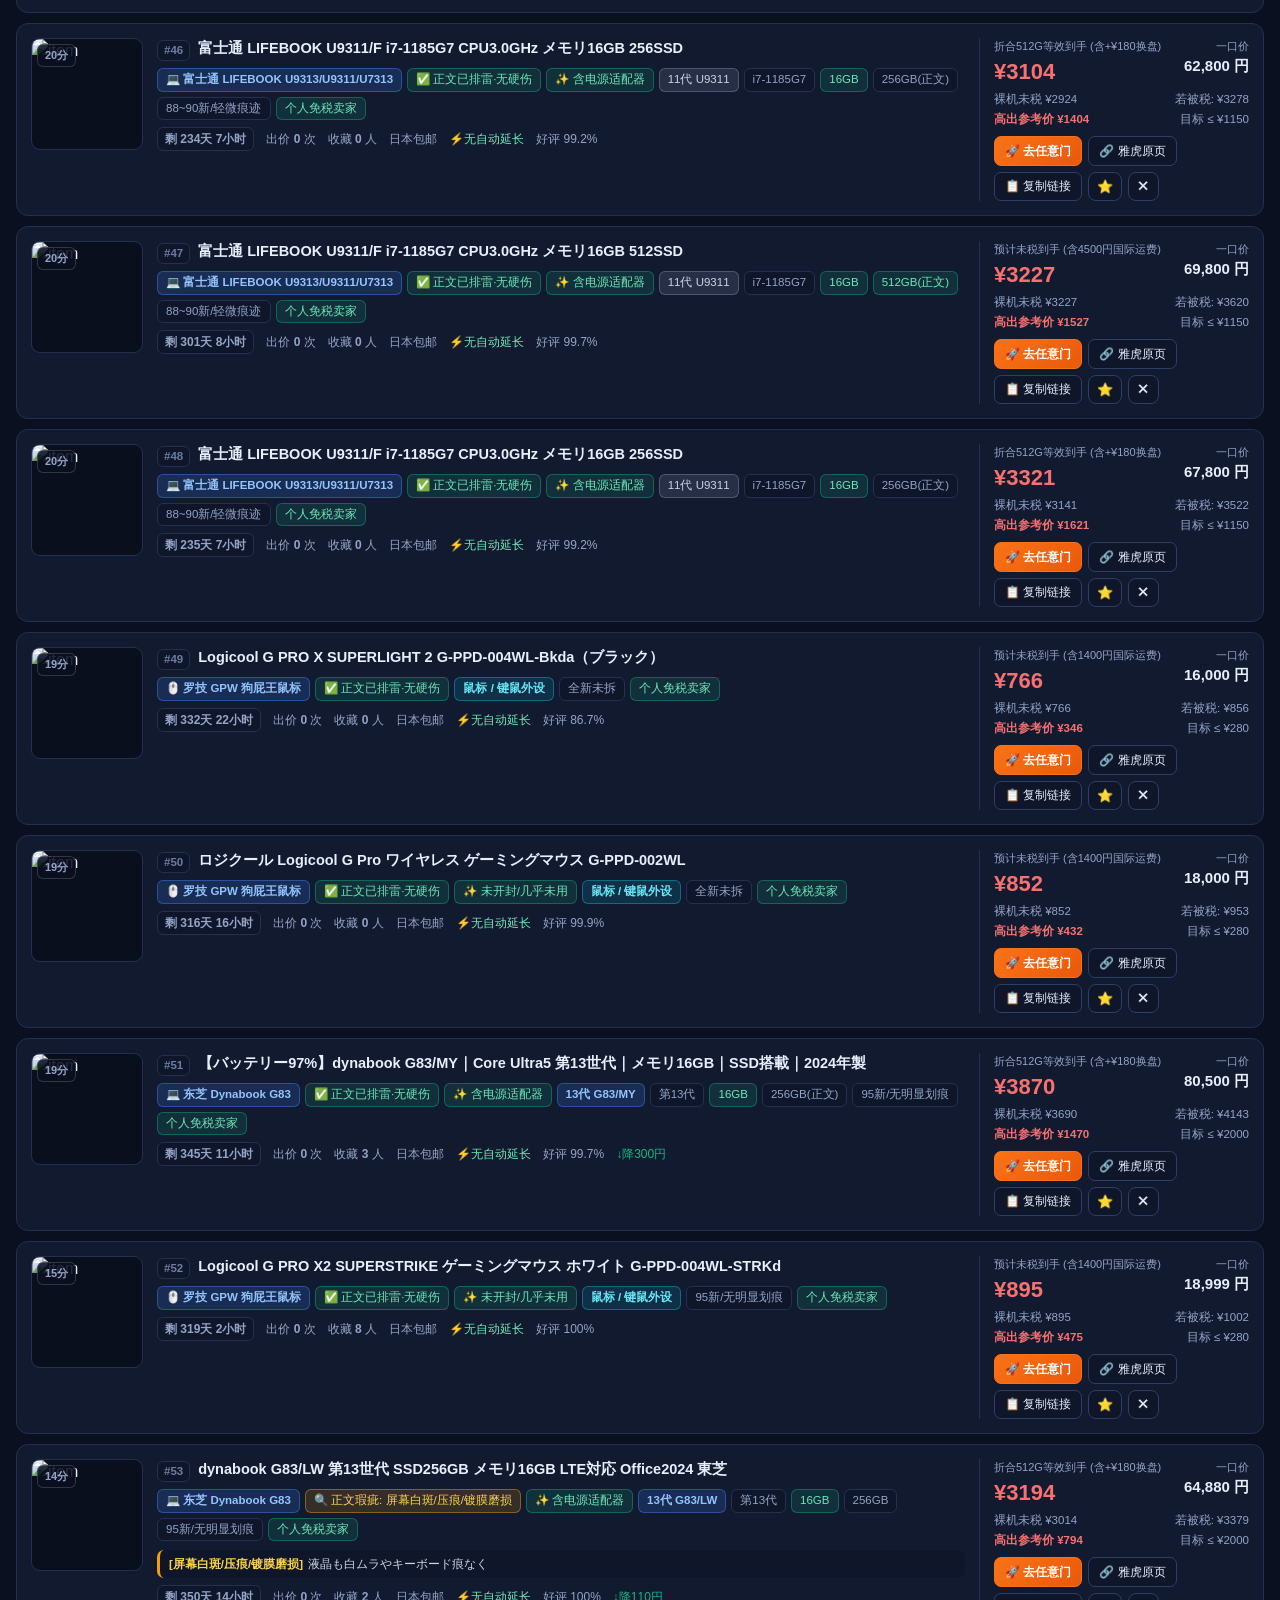
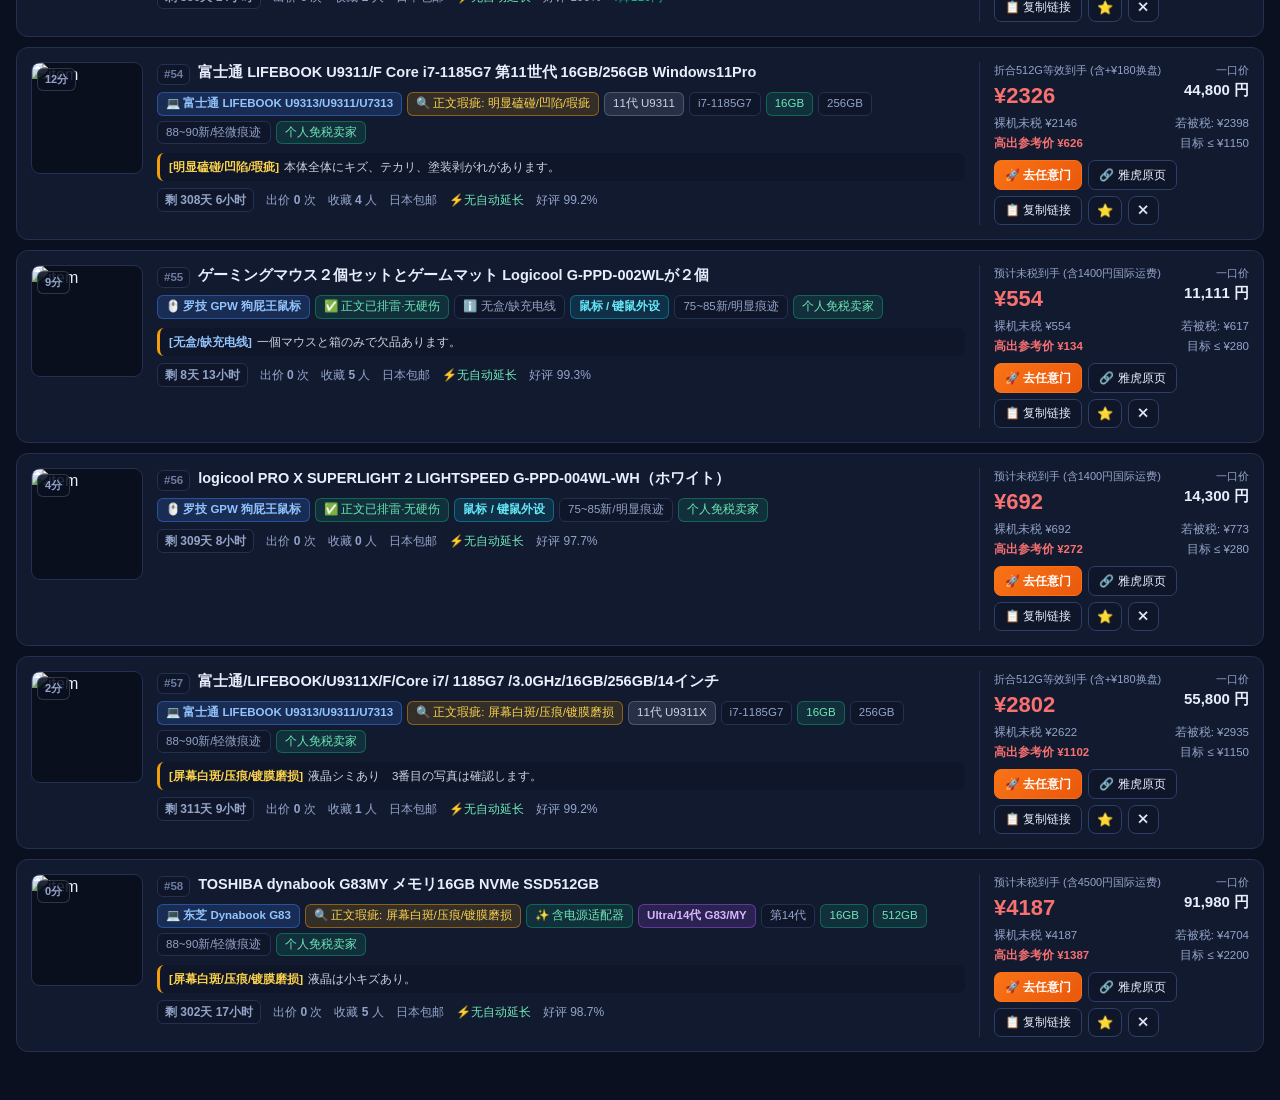
==== commit 2f7bf543: "chore: update G83 radar snapshot" ====
--- a/docs/index.html
+++ b/docs/index.html
@@ -7,7 +7,7 @@
   <meta http-equiv="Pragma" content="no-cache" />
   <meta http-equiv="Expires" content="0" />
   <title>日淘任意门 · 万能多品类捡漏雷达</title>
-  <link rel="stylesheet" href="styles.css?v=1795883011" />
+  <link rel="stylesheet" href="styles.css?v=1795886555" />
 </head>
 <body>
   <div class="container">
@@ -280,6 +280,6 @@
   </div>
 
   <div class="toast" id="toast"></div>
-  <script src="app.js?v=1795883011"></script>
+  <script src="app.js?v=1795886555"></script>
 </body>
 </html>
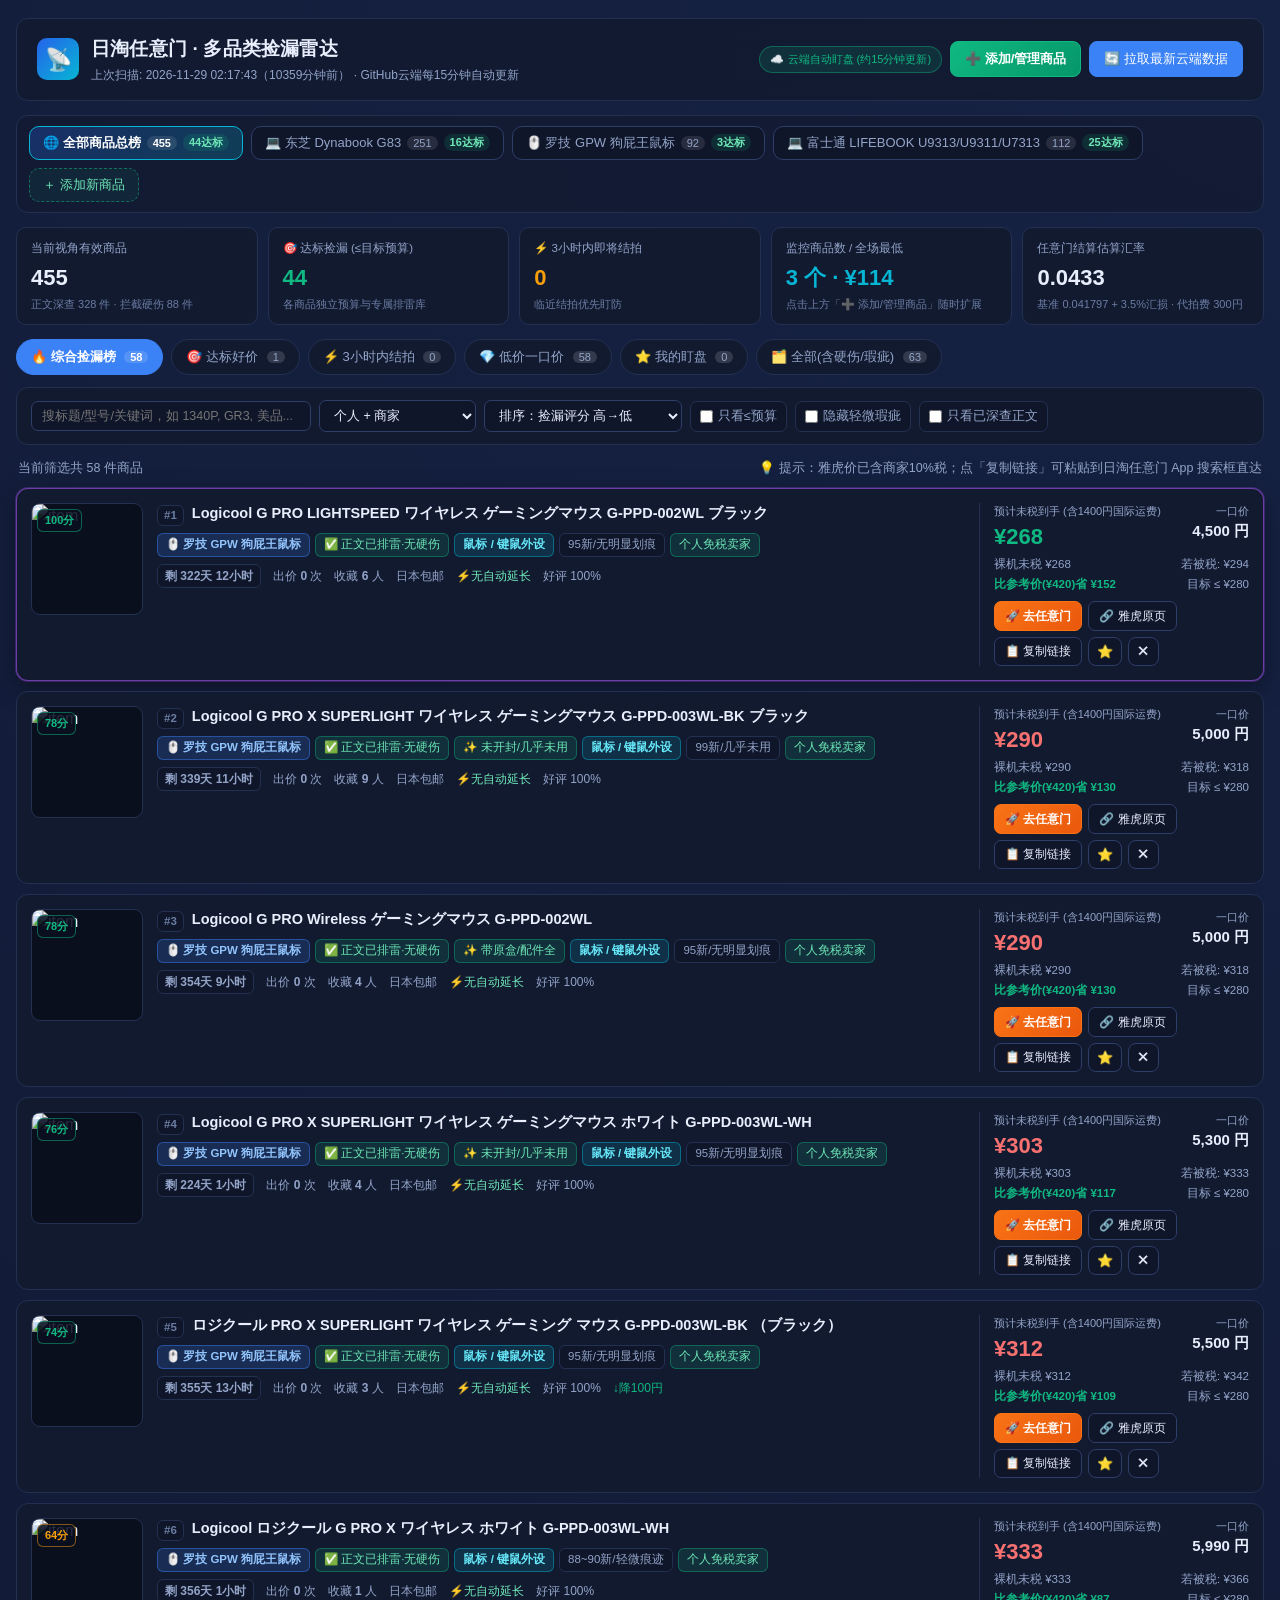
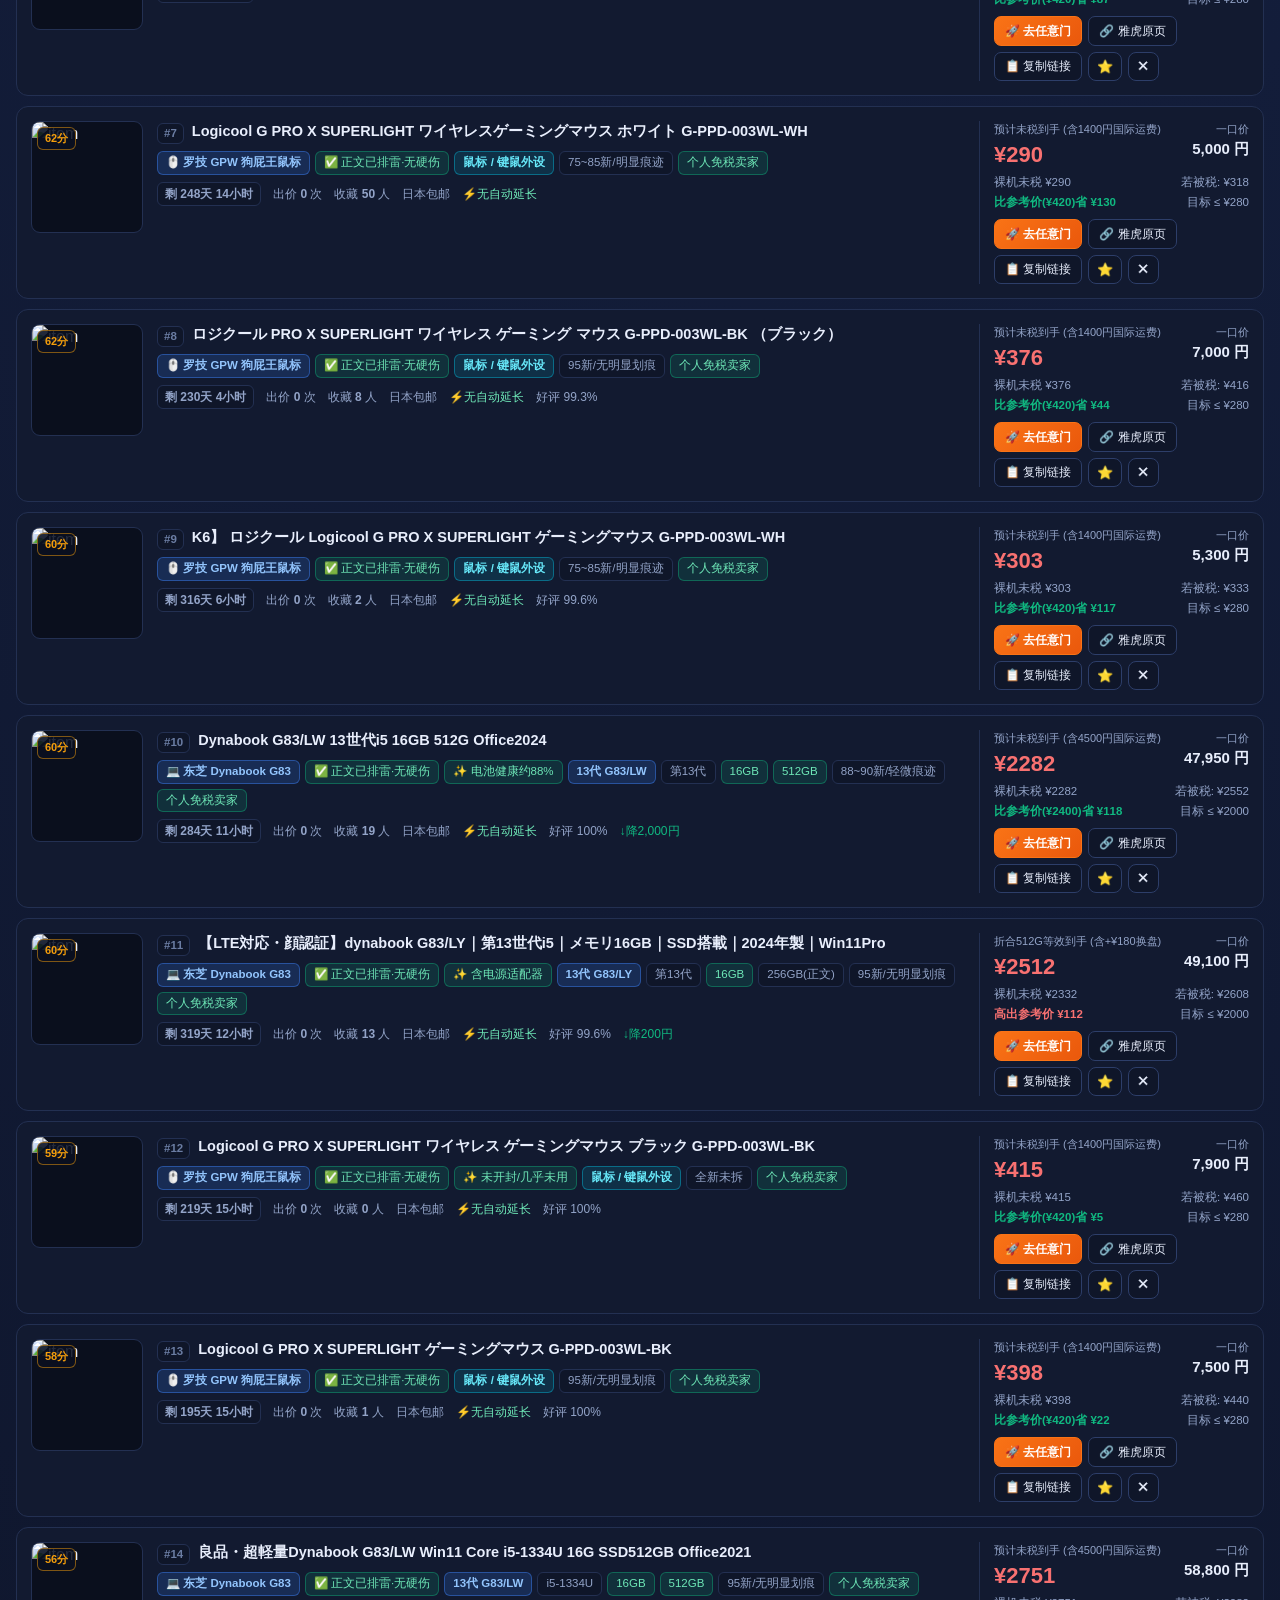
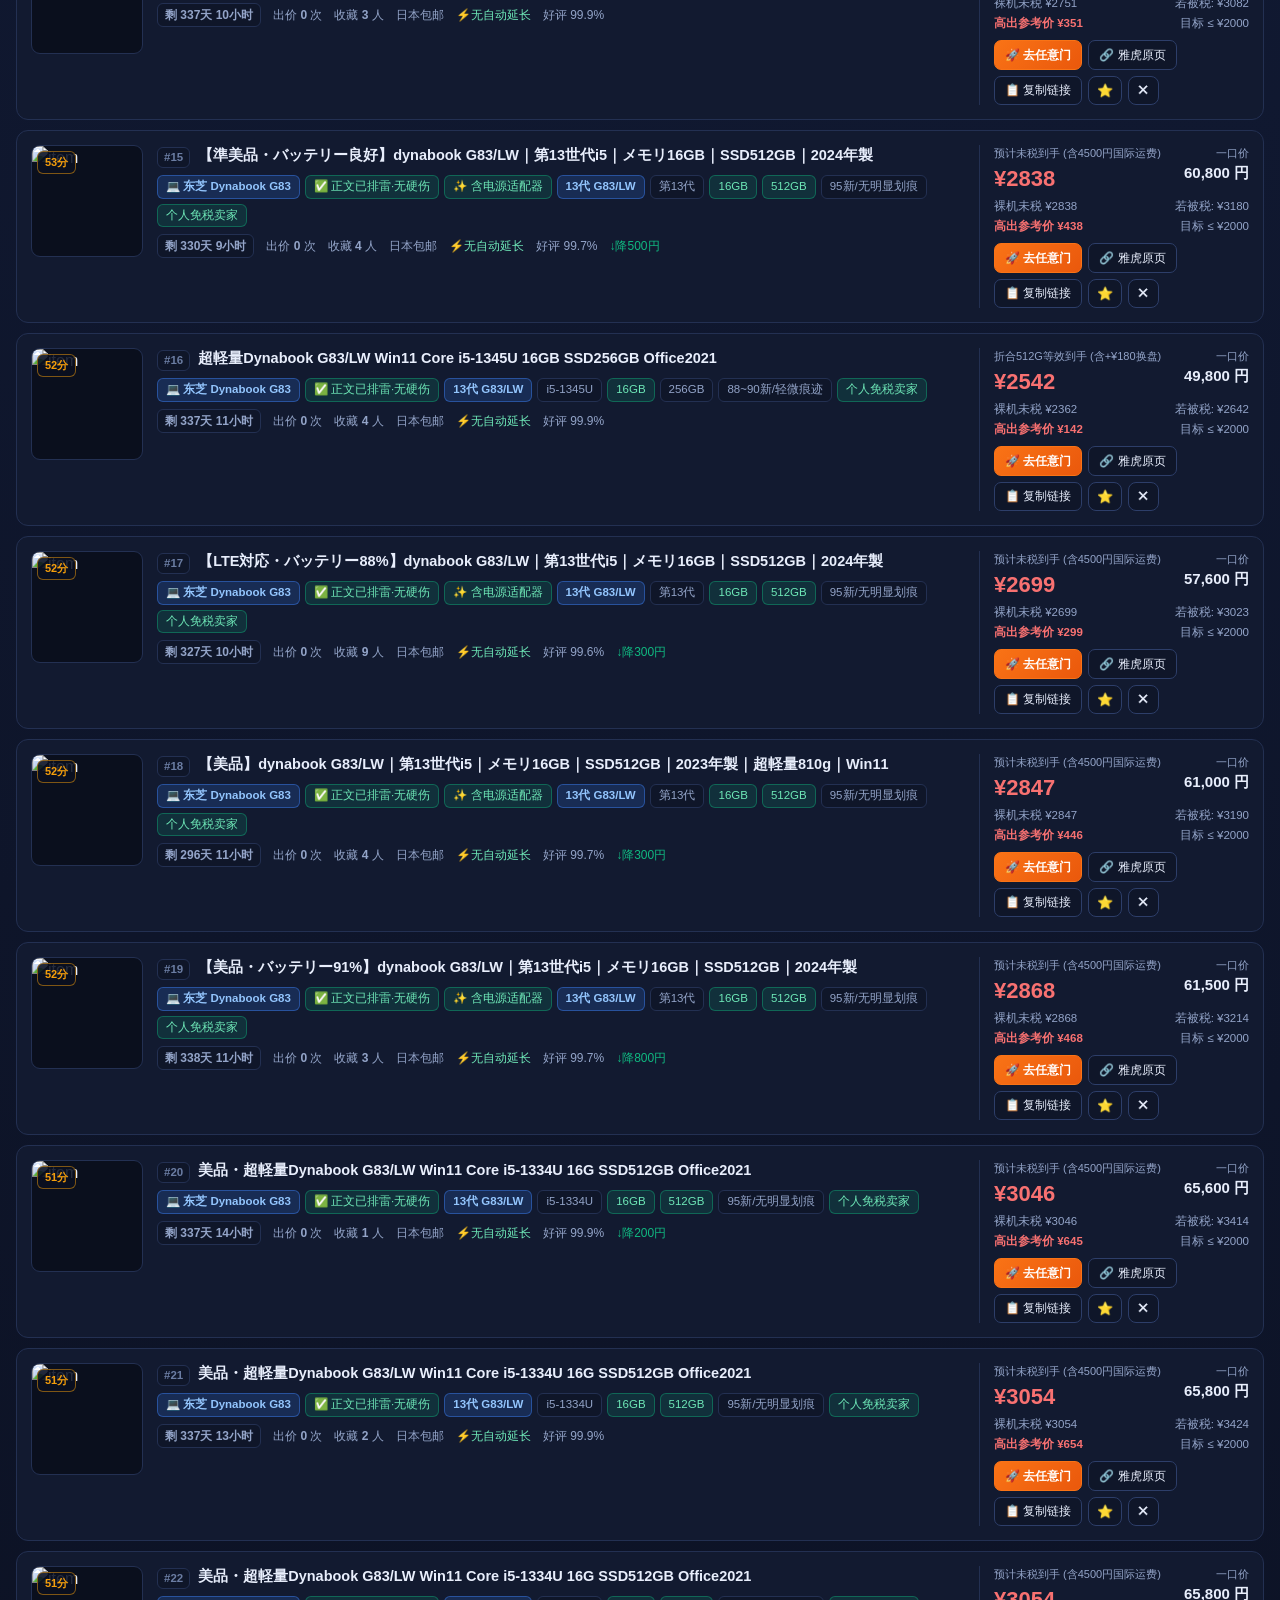
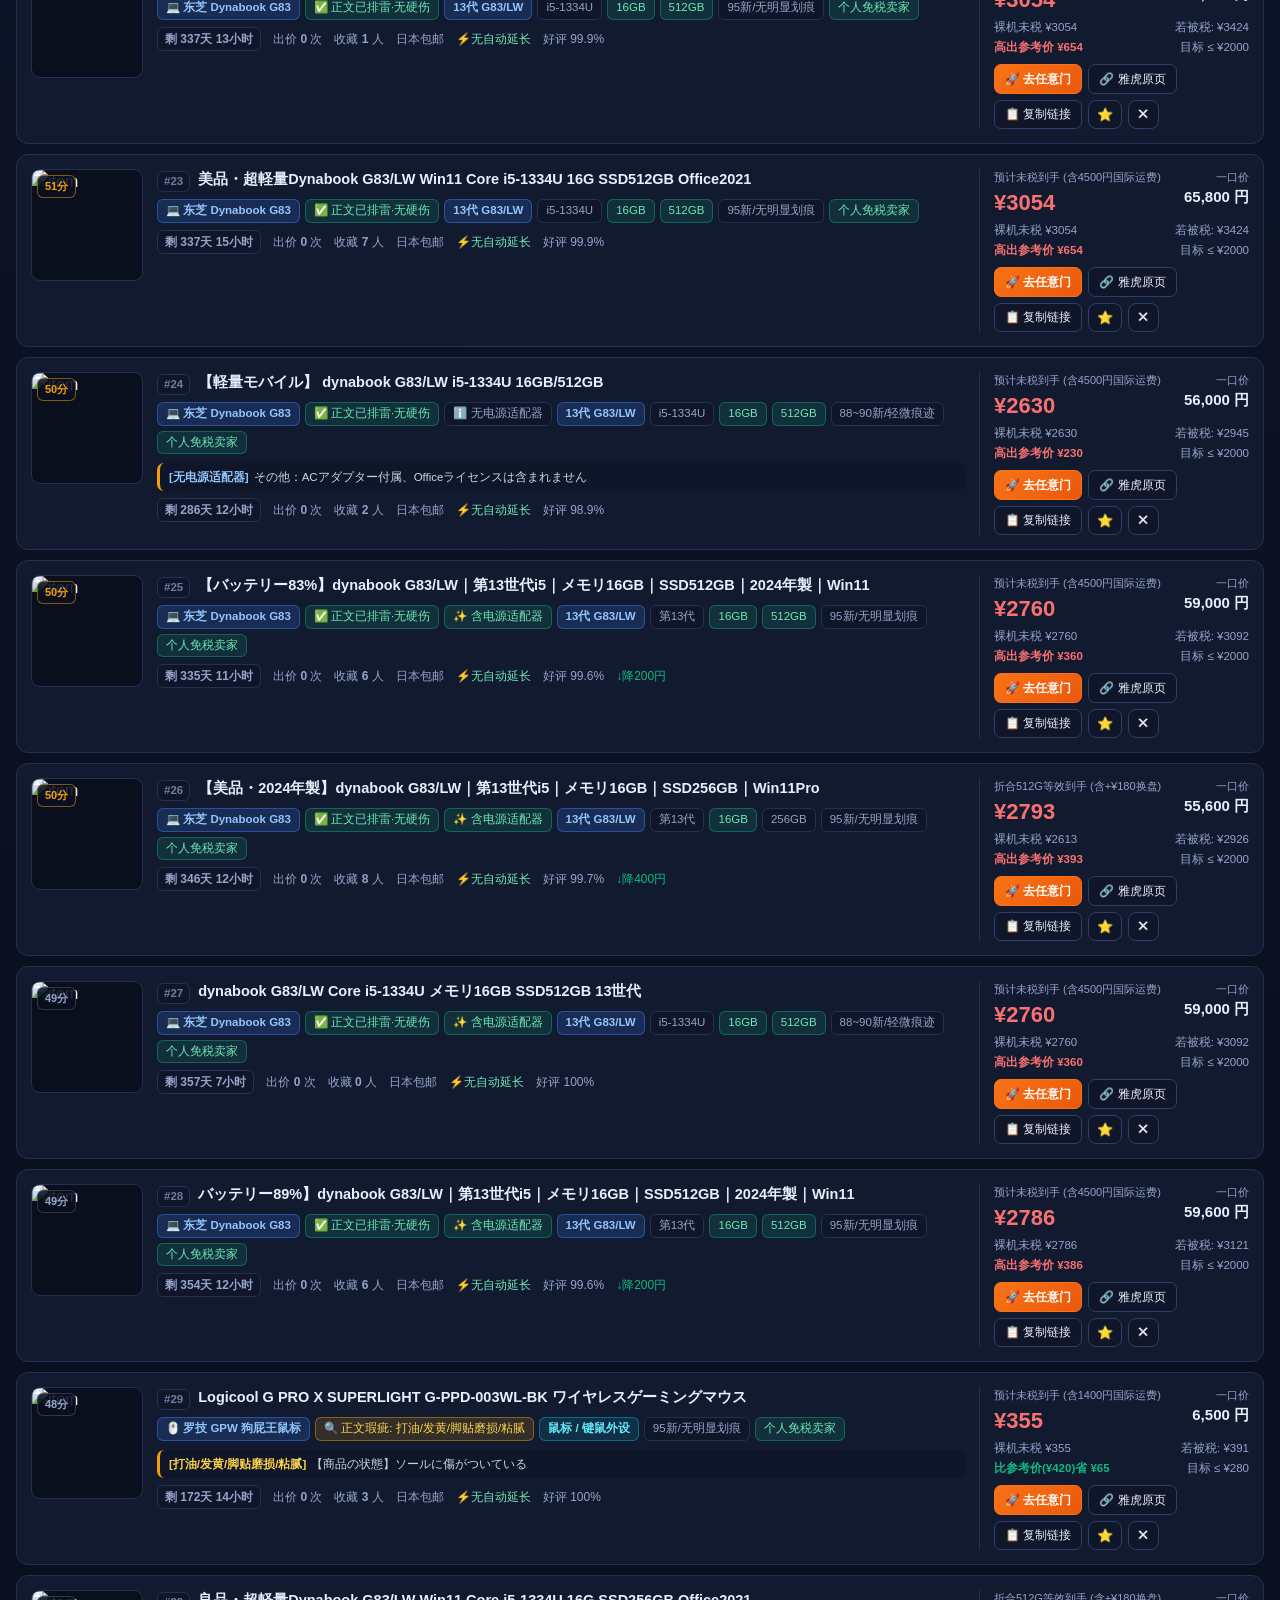
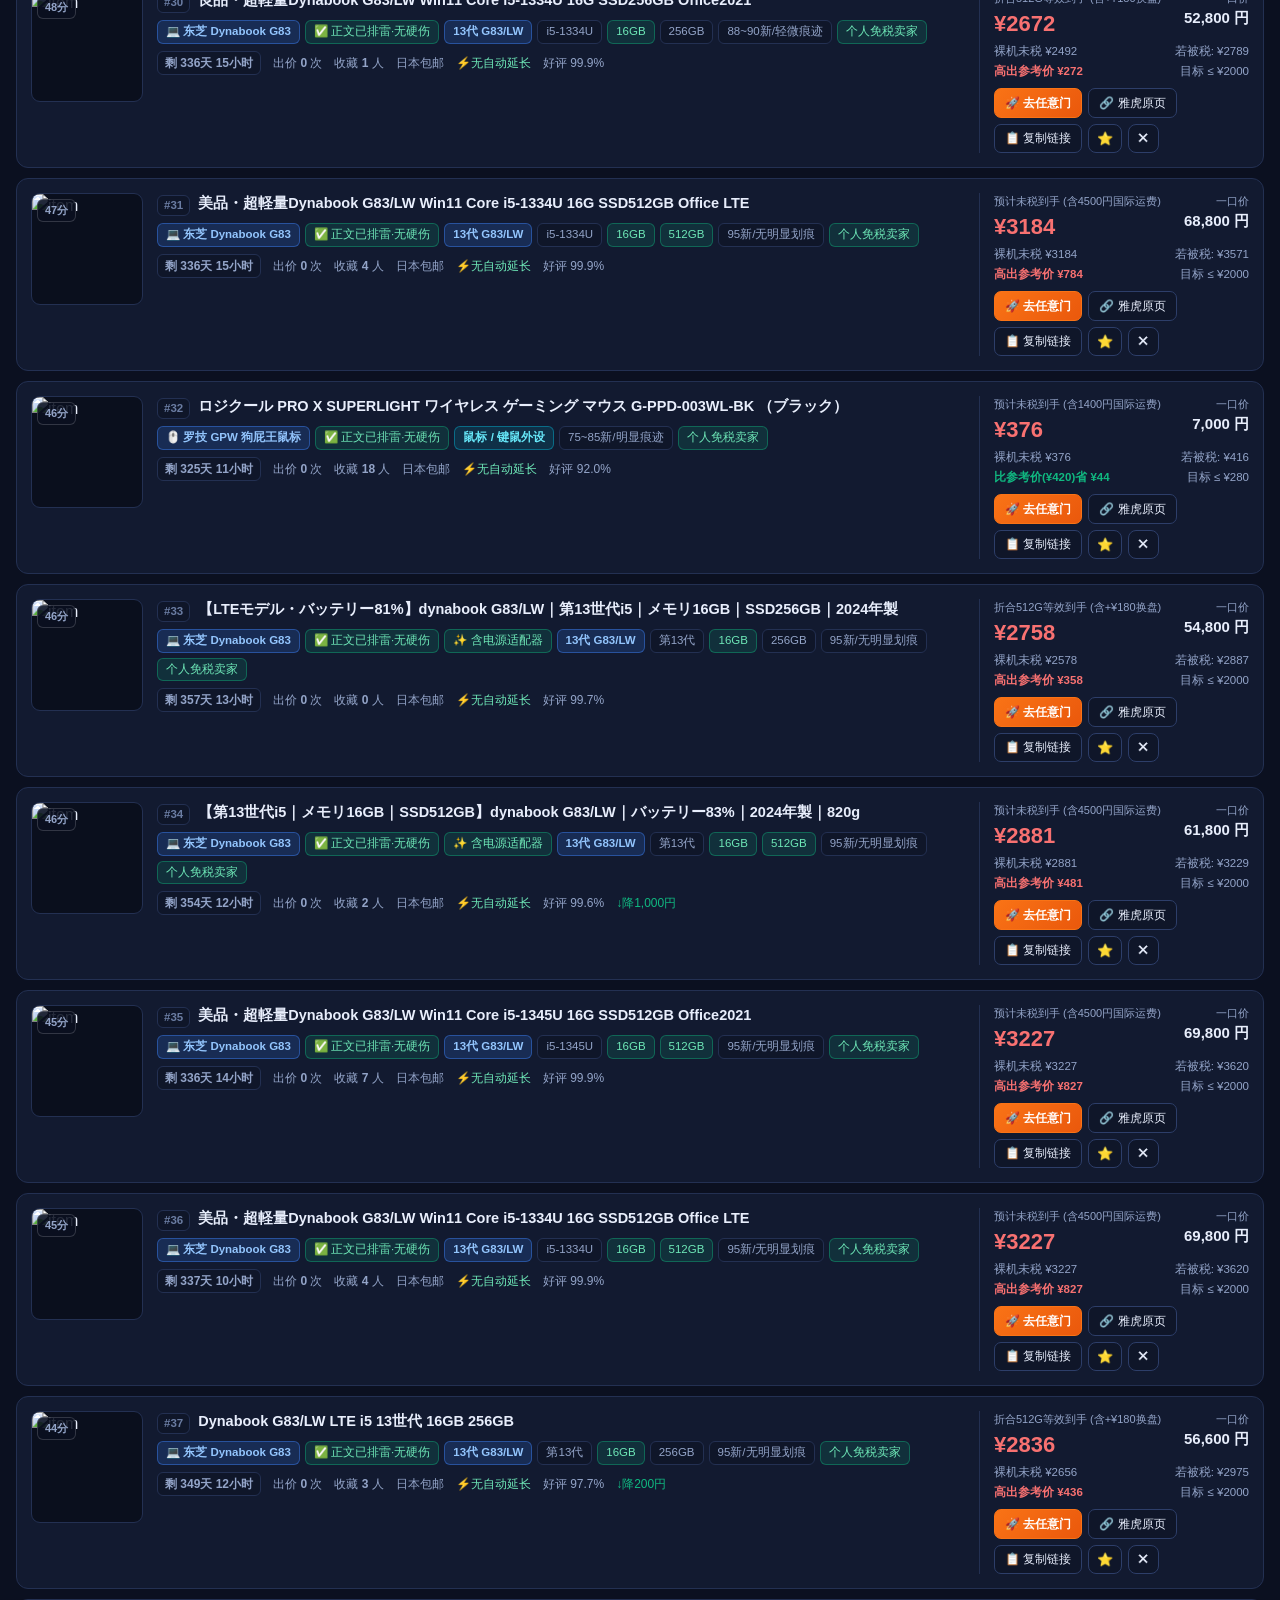
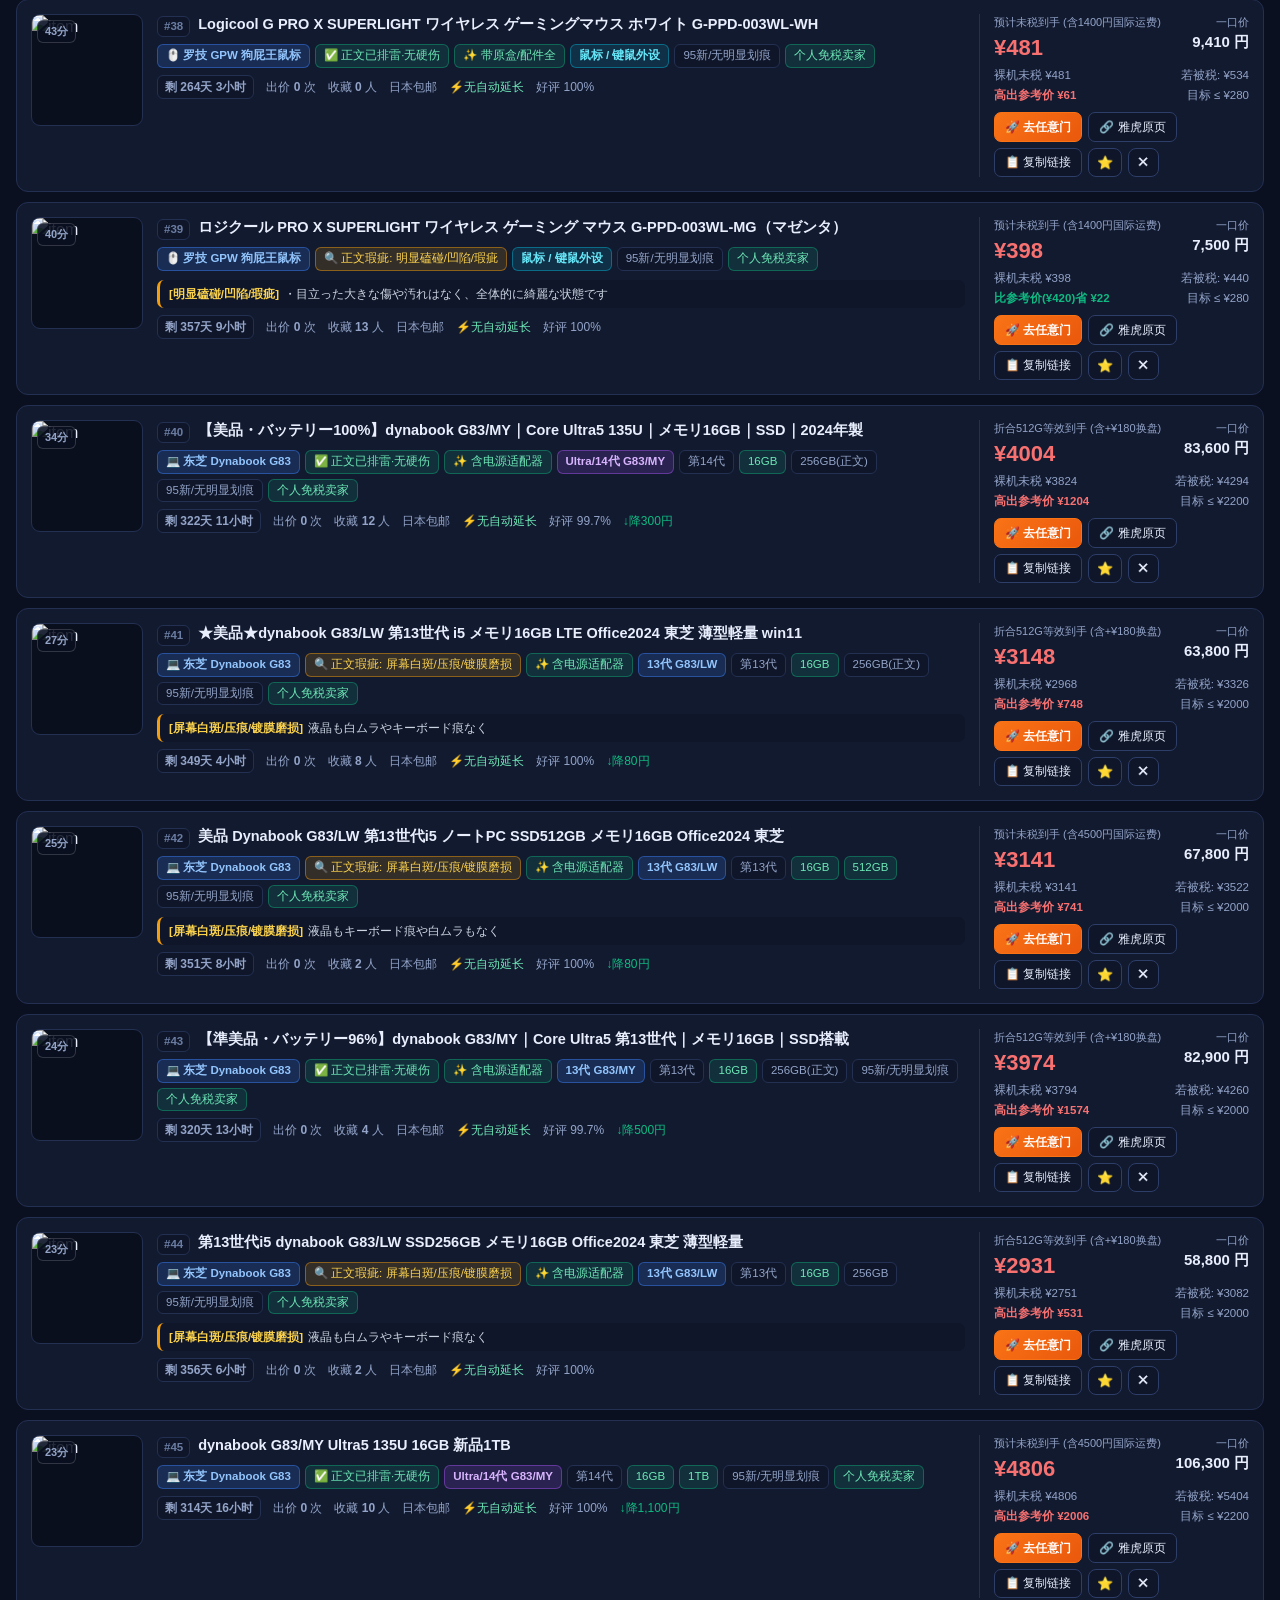
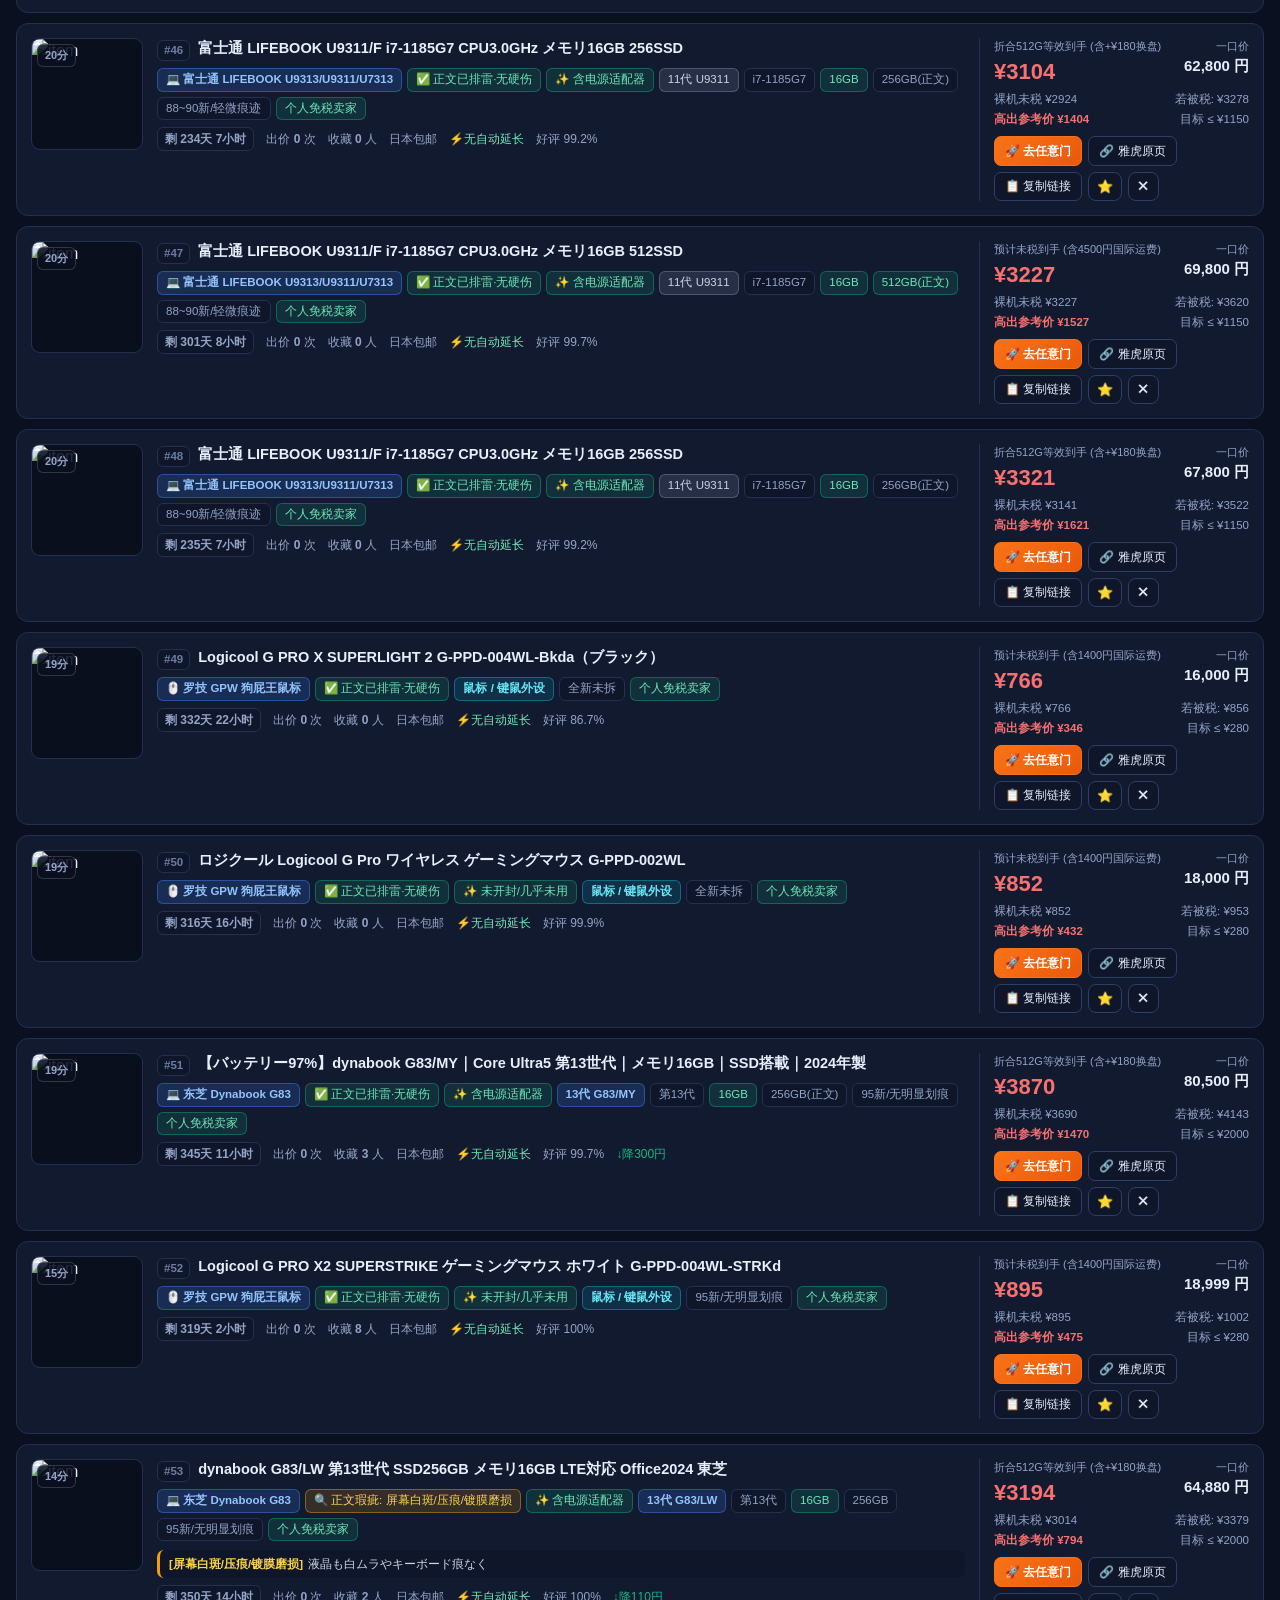
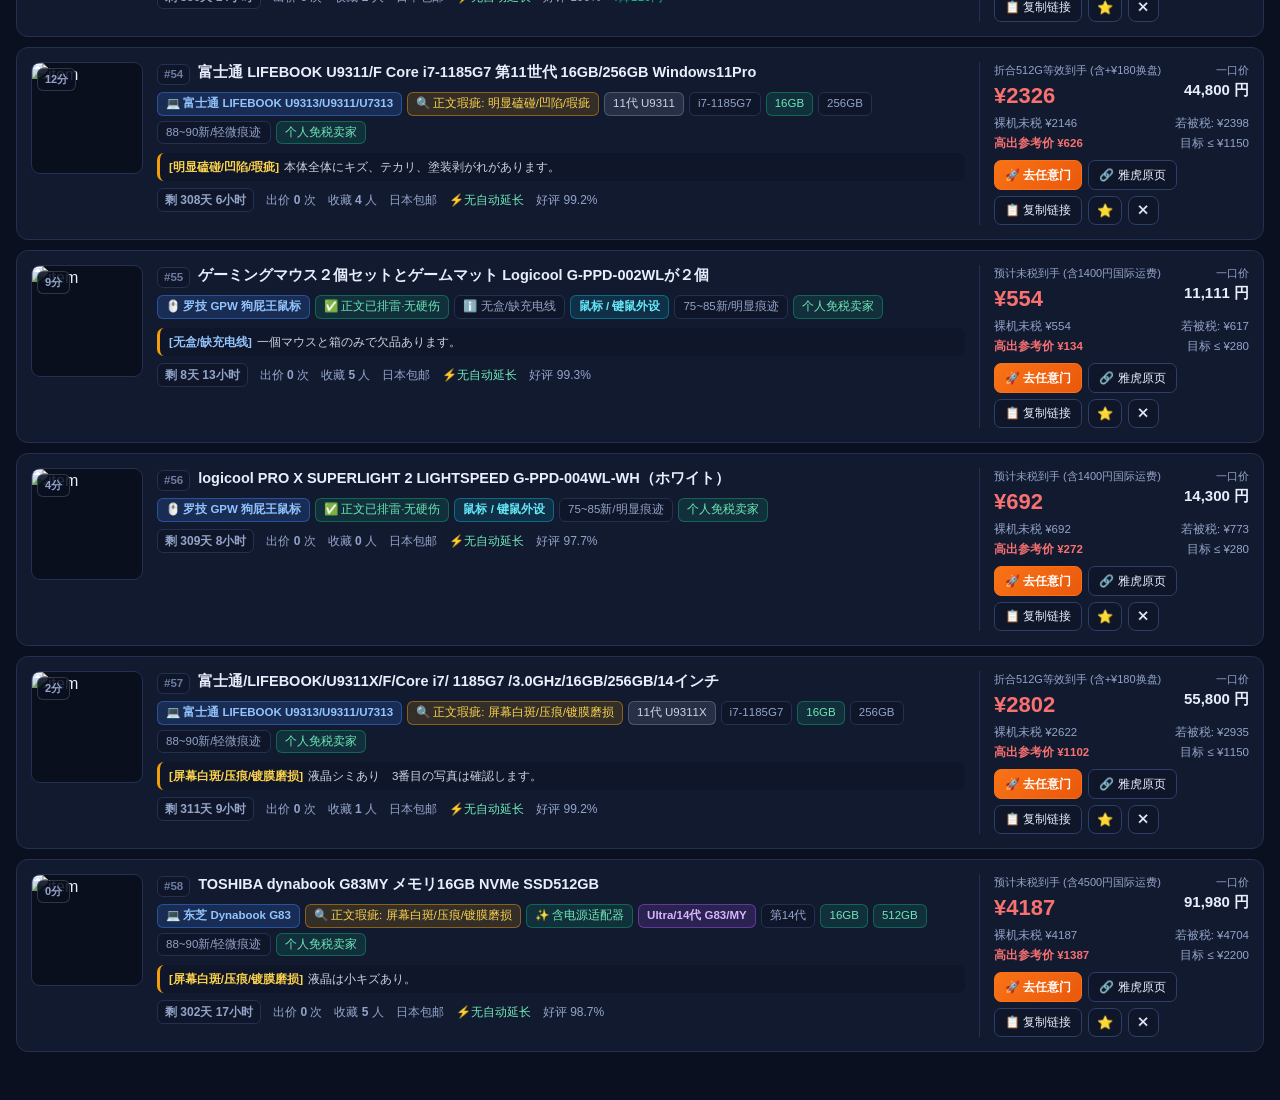
==== commit db4c5295: "chore: update G83 radar snapshot" ====
--- a/docs/index.html
+++ b/docs/index.html
@@ -7,7 +7,7 @@
   <meta http-equiv="Pragma" content="no-cache" />
   <meta http-equiv="Expires" content="0" />
   <title>日淘任意门 · 万能多品类捡漏雷达</title>
-  <link rel="stylesheet" href="styles.css?v=1795886555" />
+  <link rel="stylesheet" href="styles.css?v=1795889884" />
 </head>
 <body>
   <div class="container">
@@ -280,6 +280,6 @@
   </div>
 
   <div class="toast" id="toast"></div>
-  <script src="app.js?v=1795886555"></script>
+  <script src="app.js?v=1795889884"></script>
 </body>
 </html>
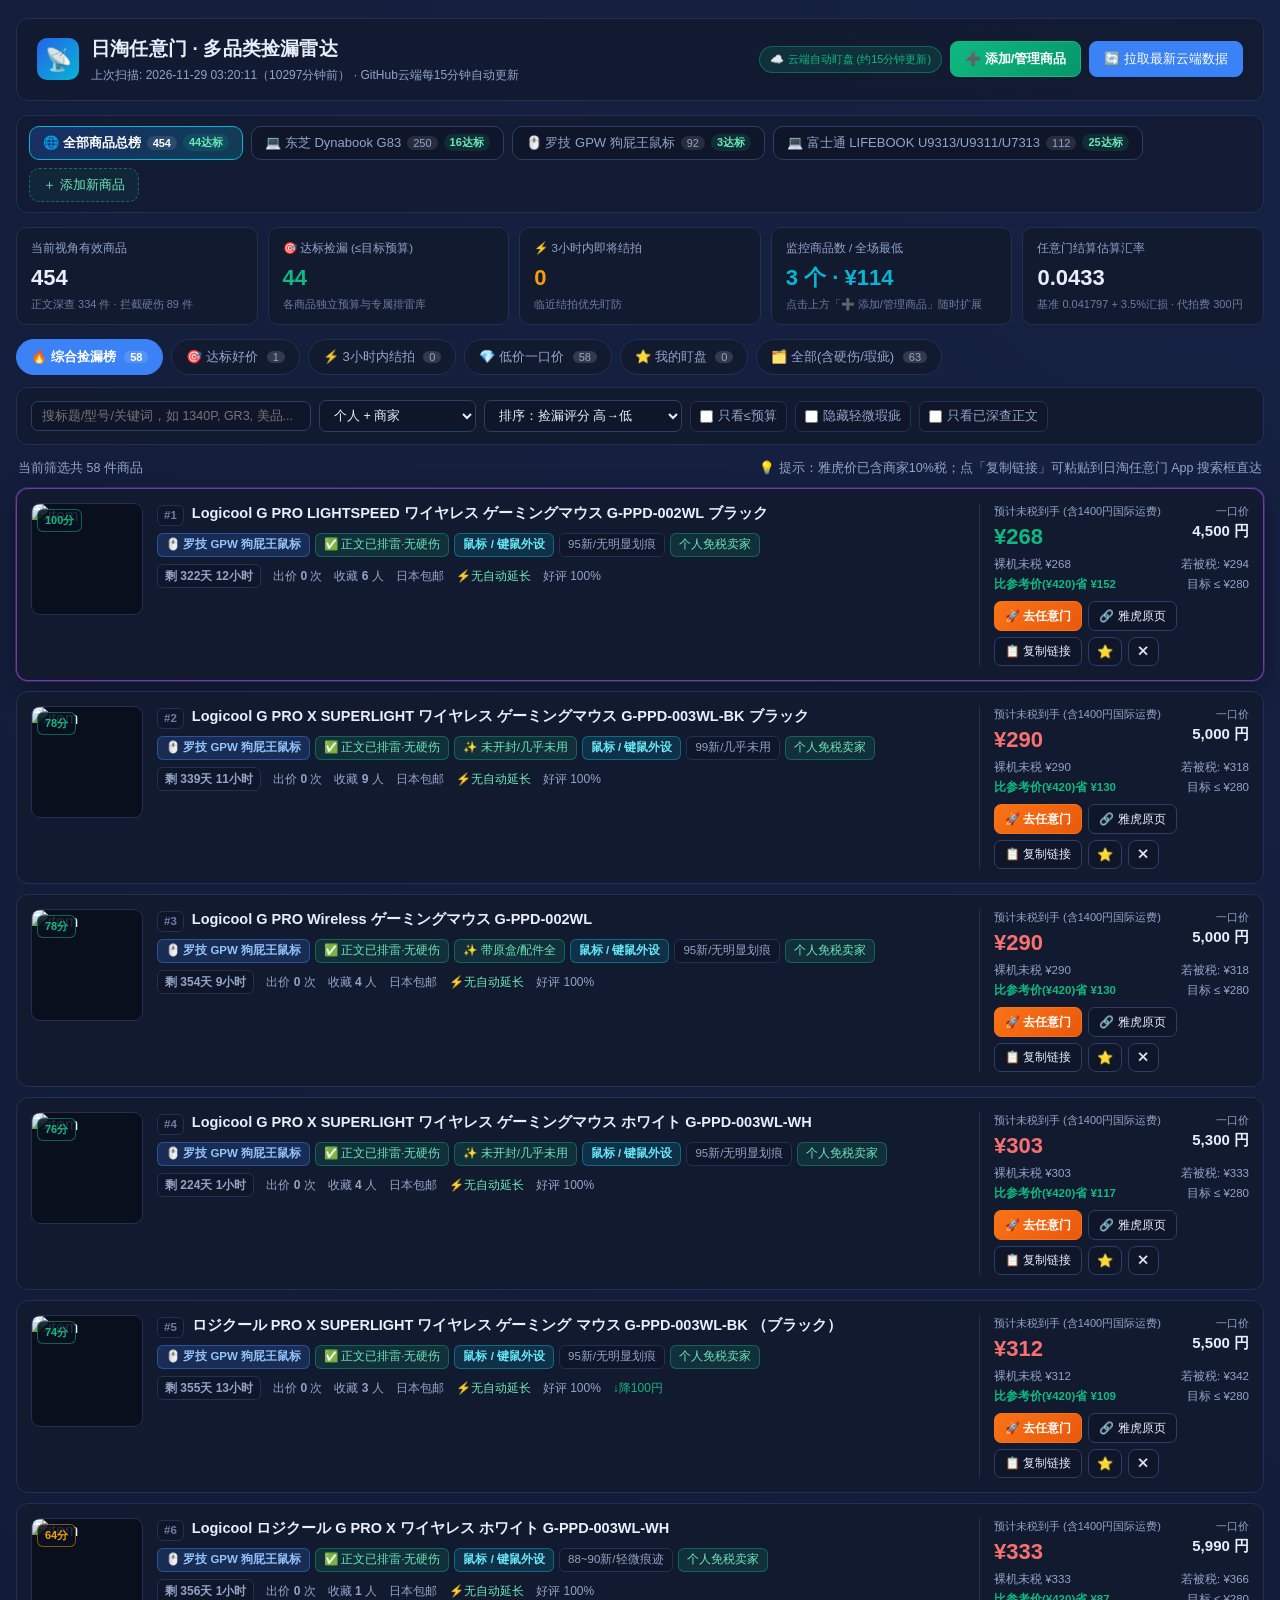
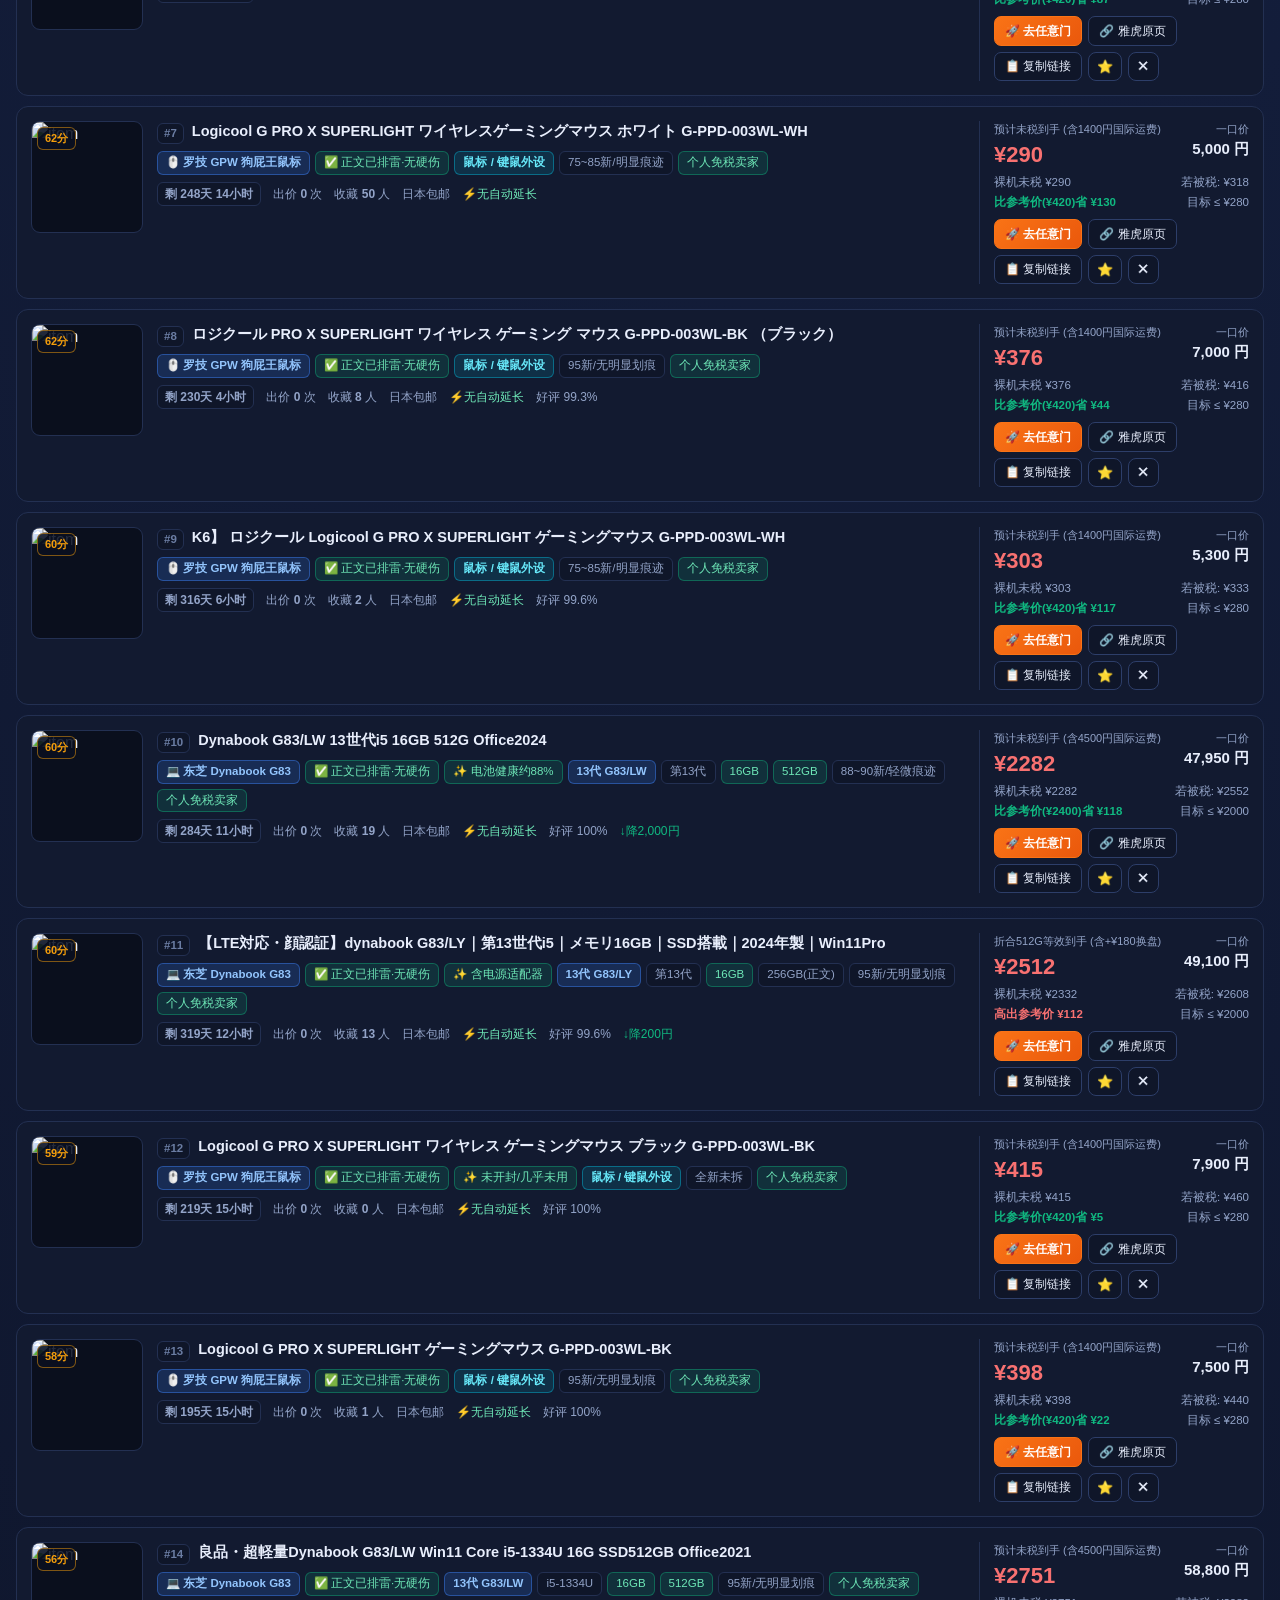
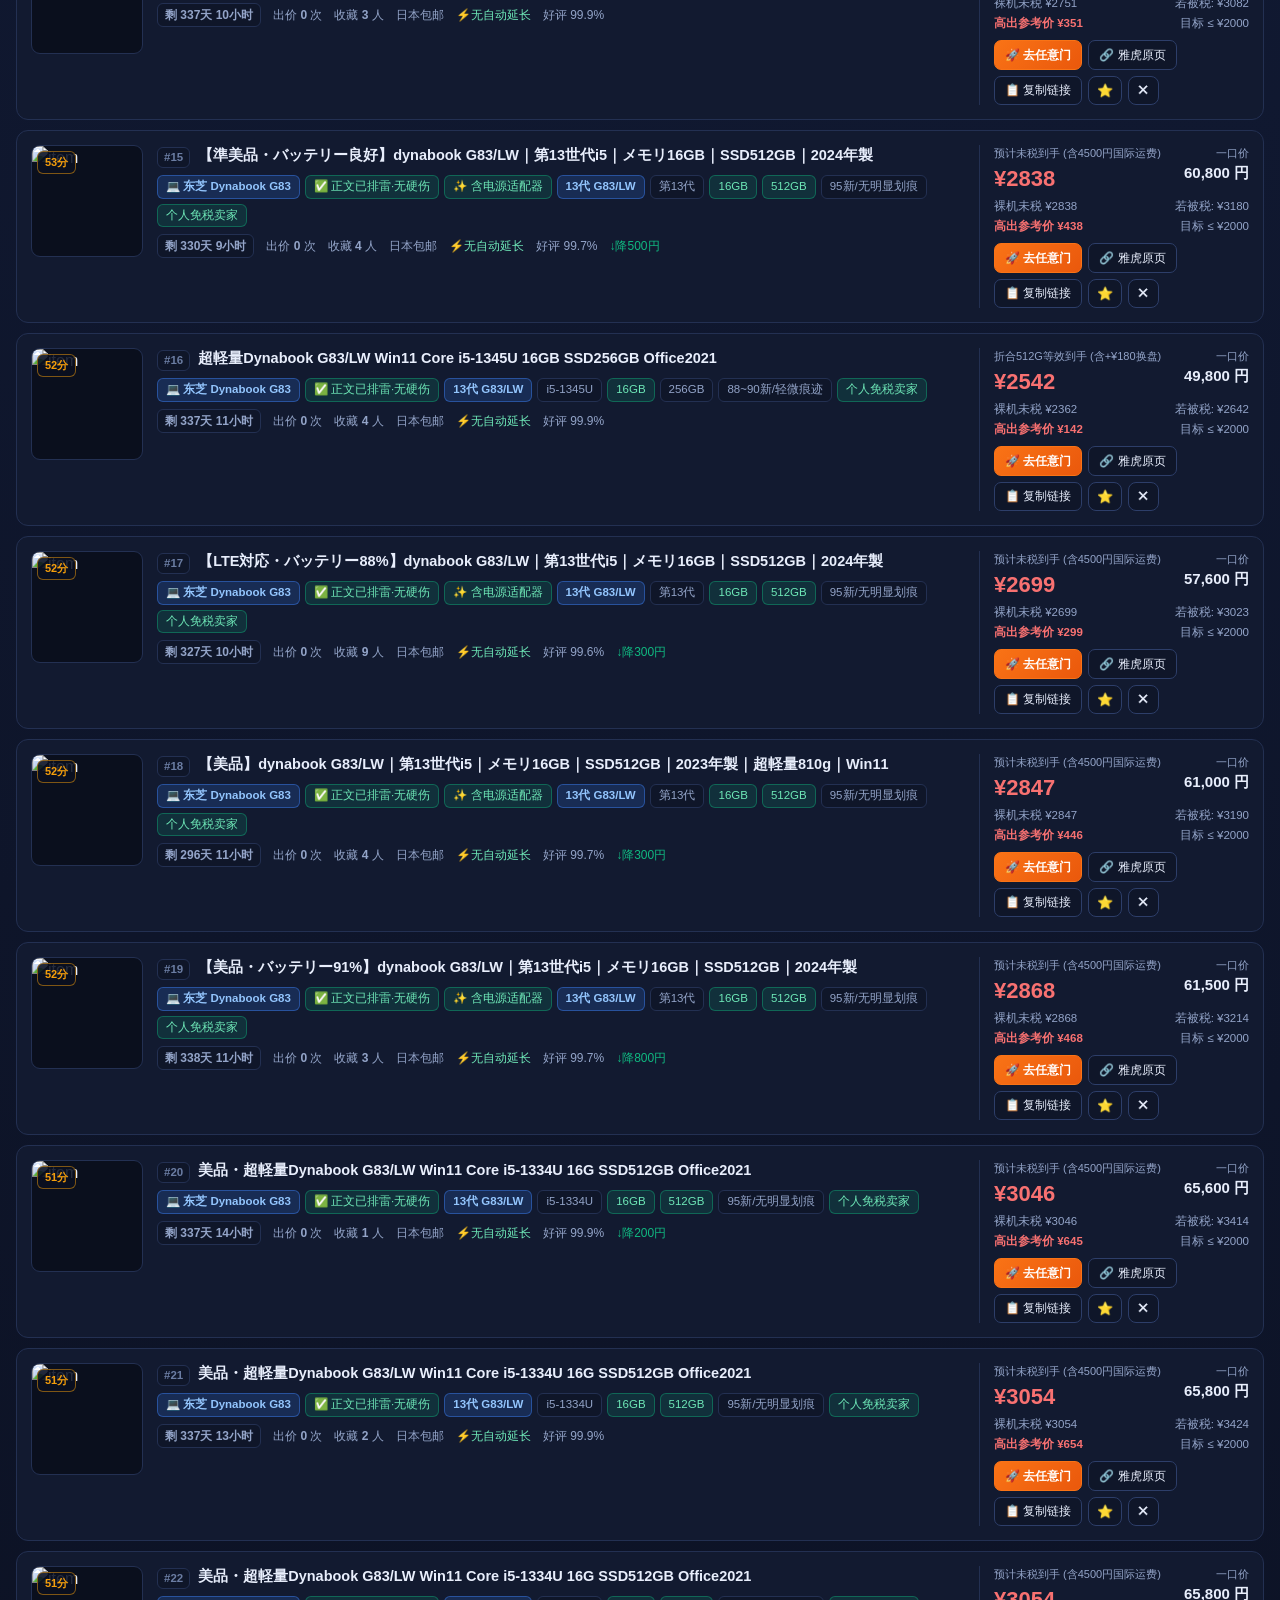
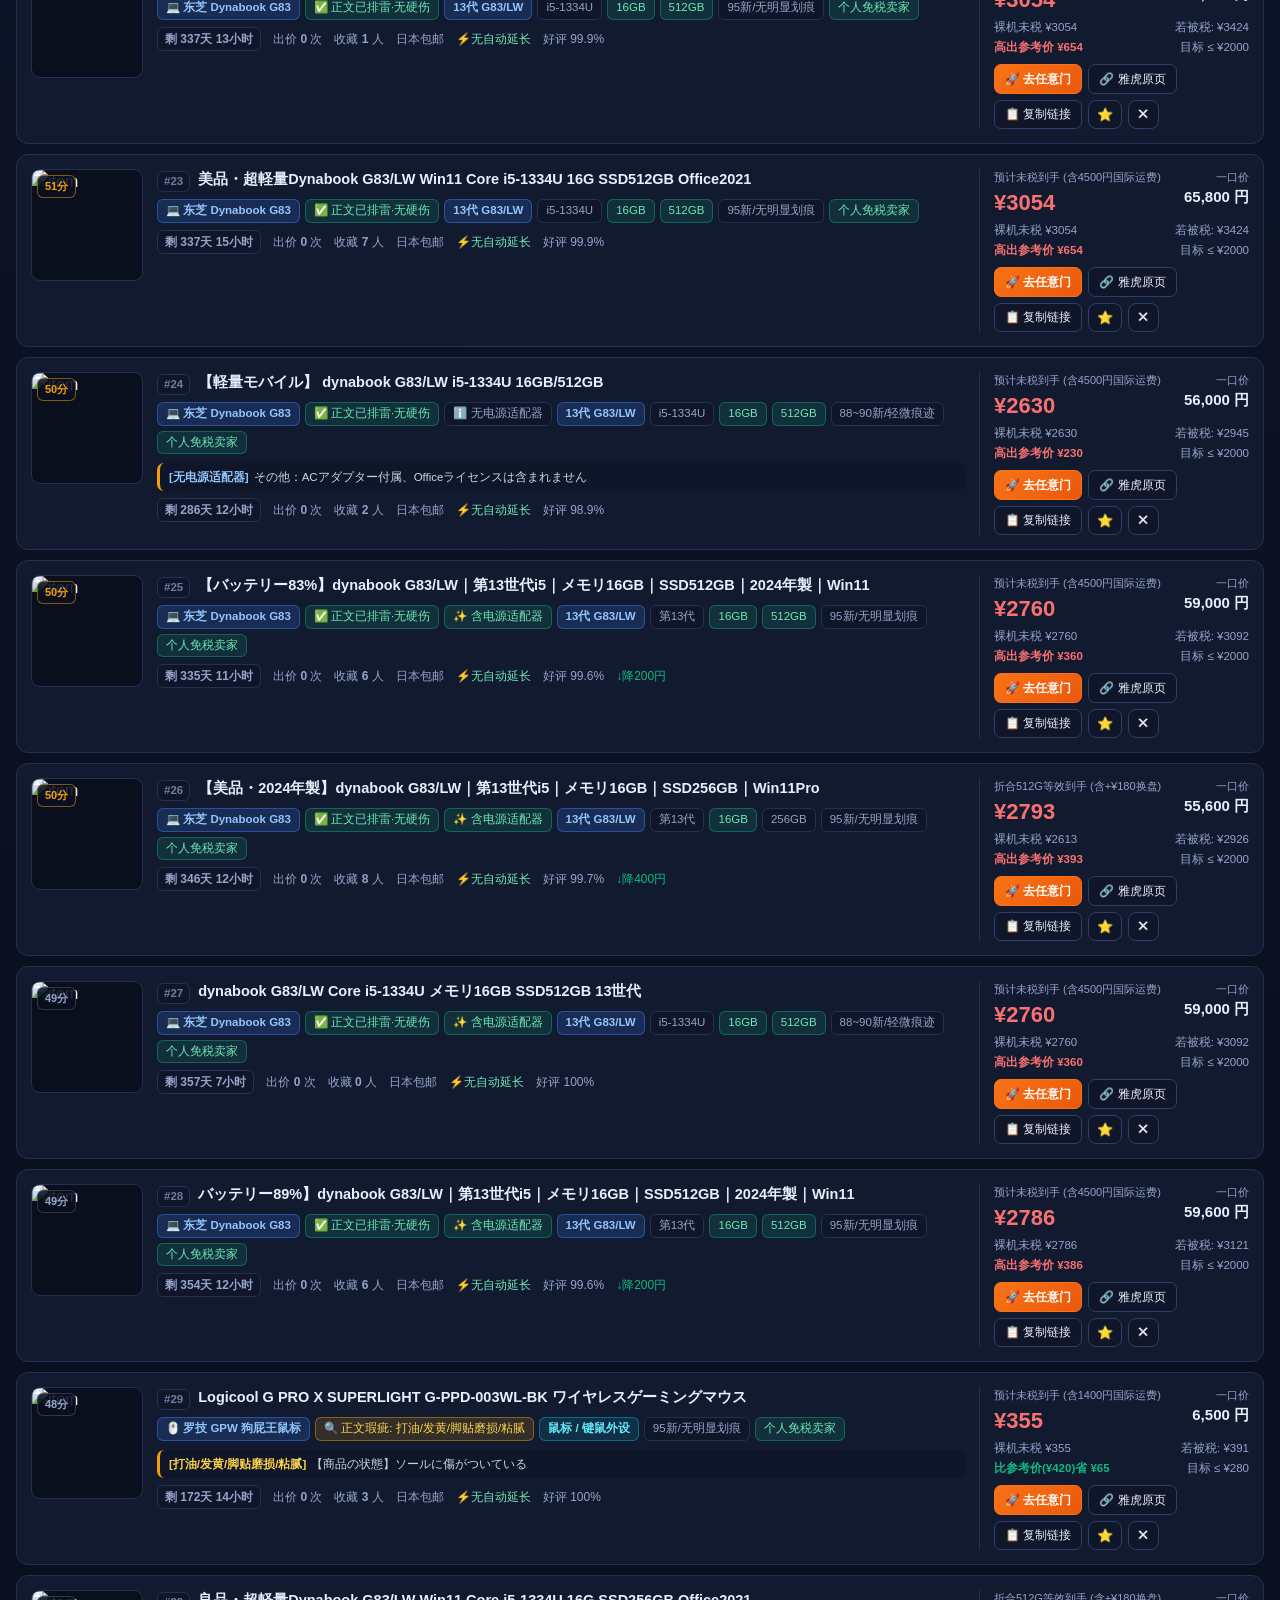
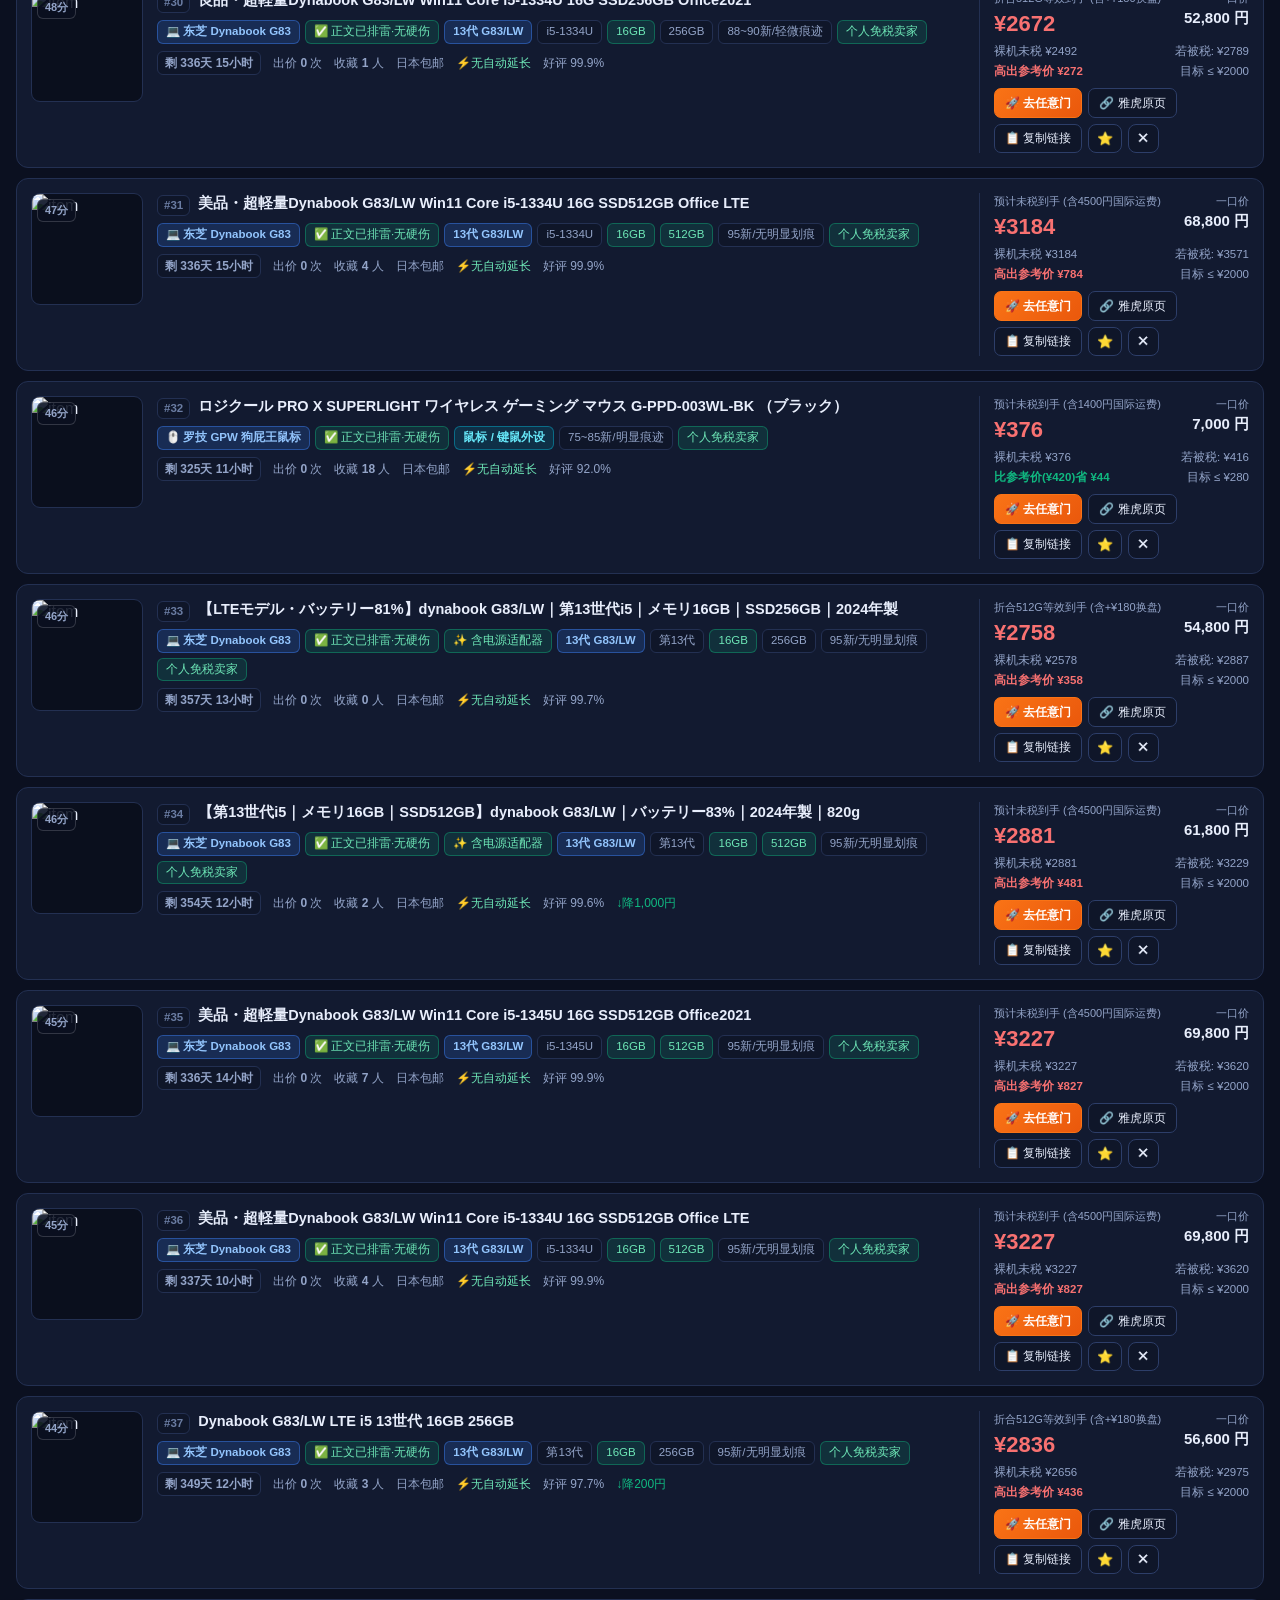
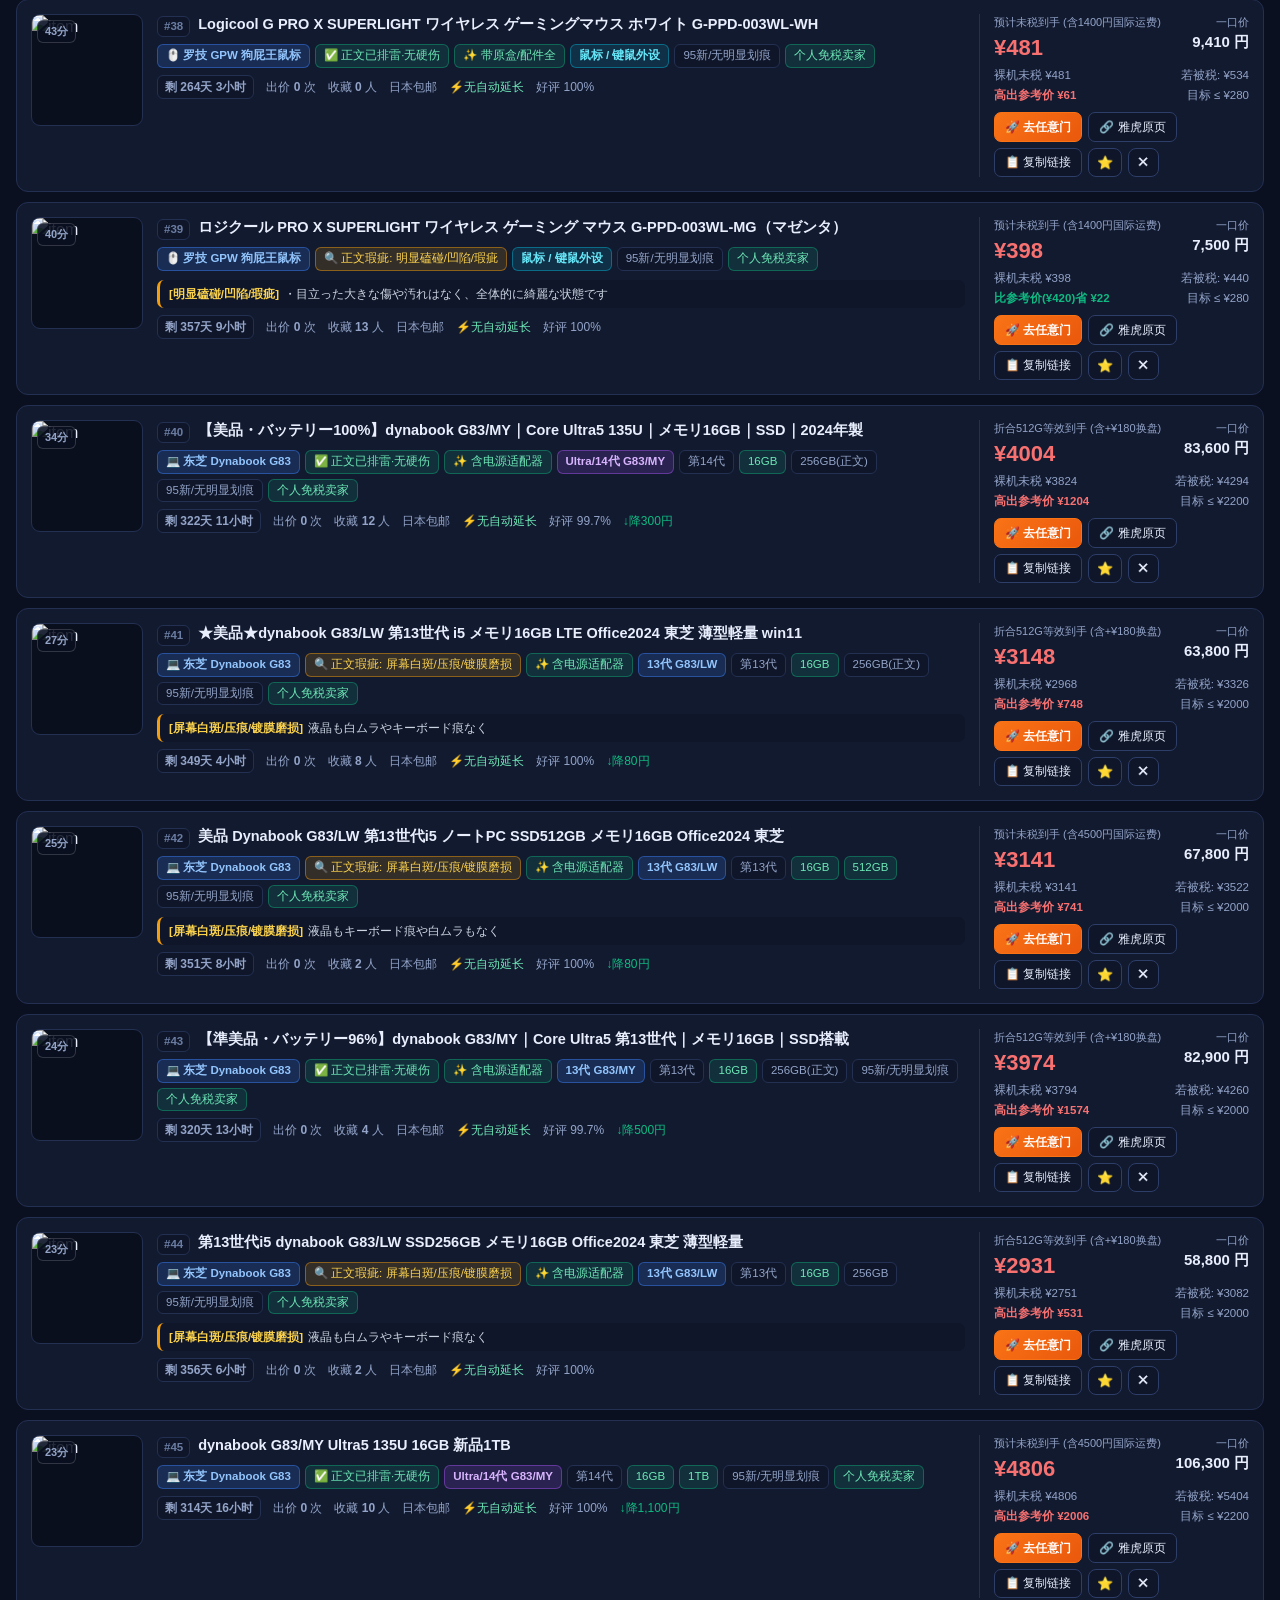
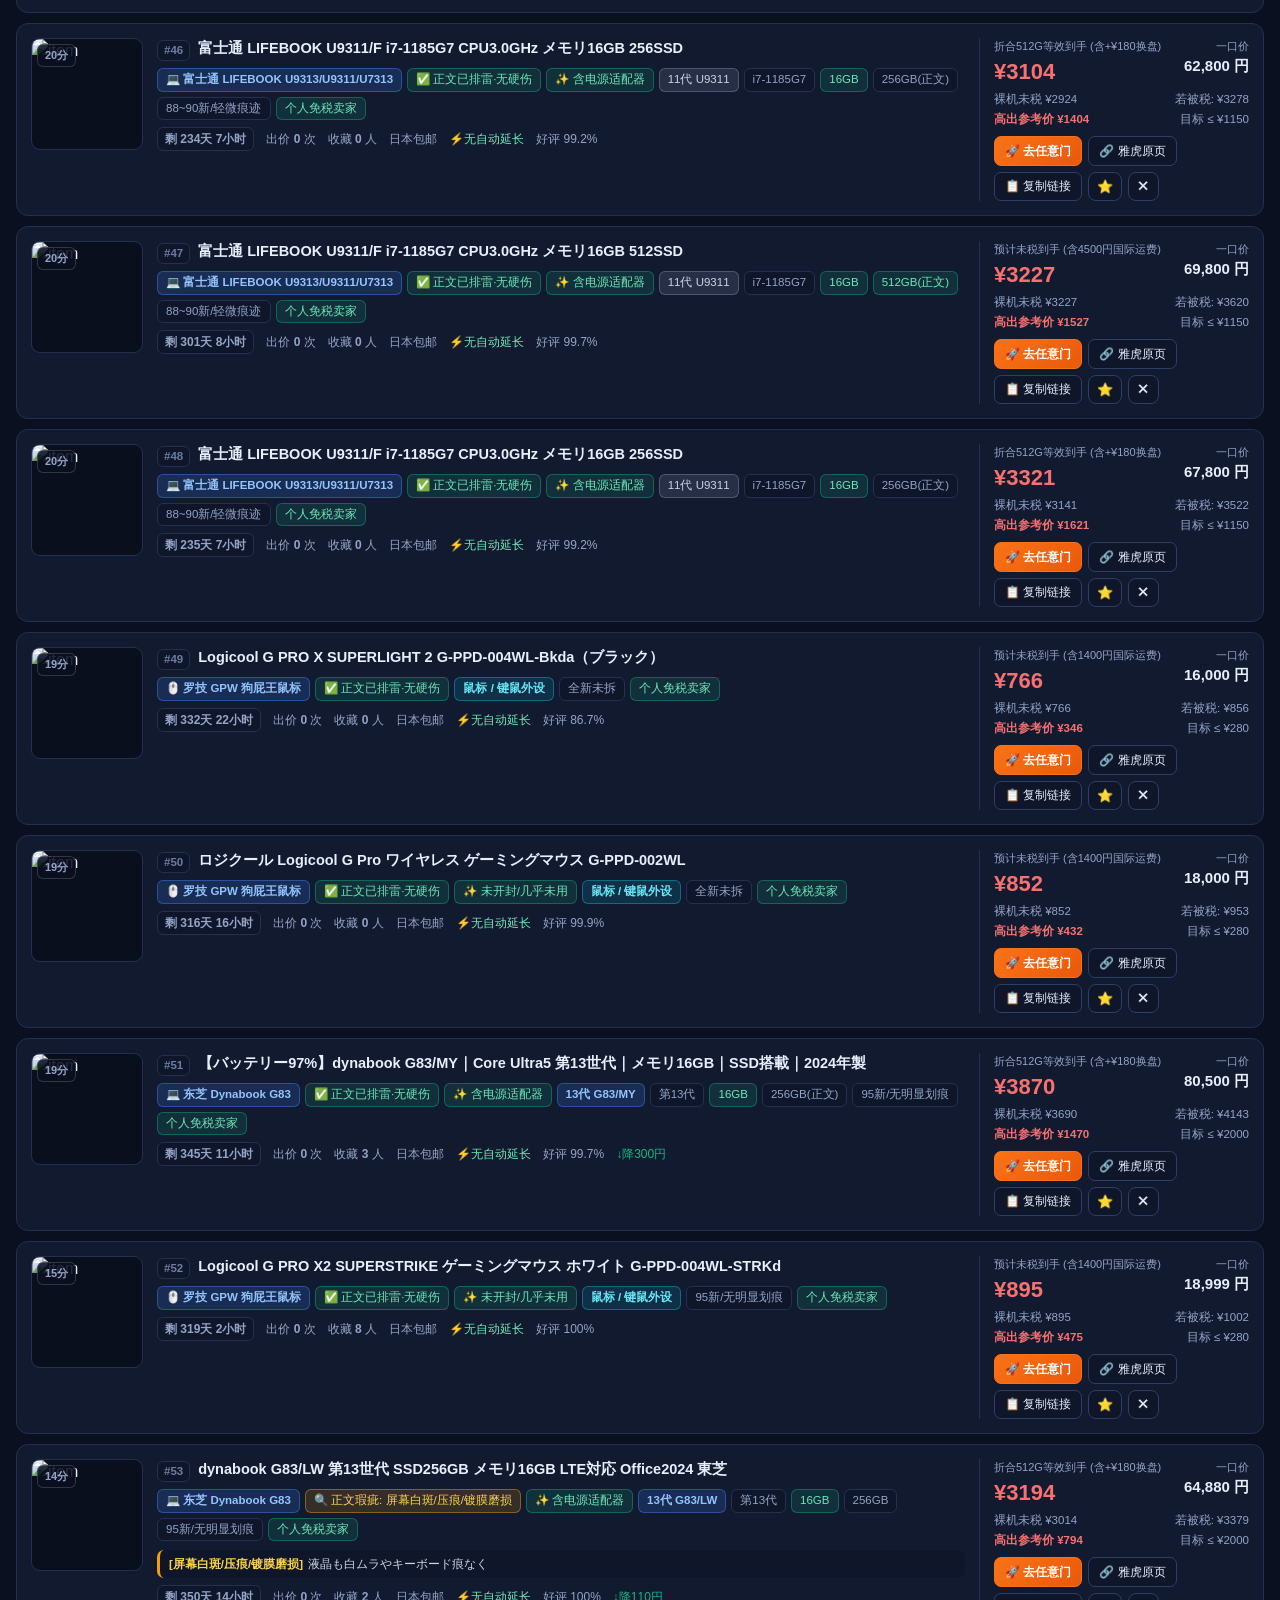
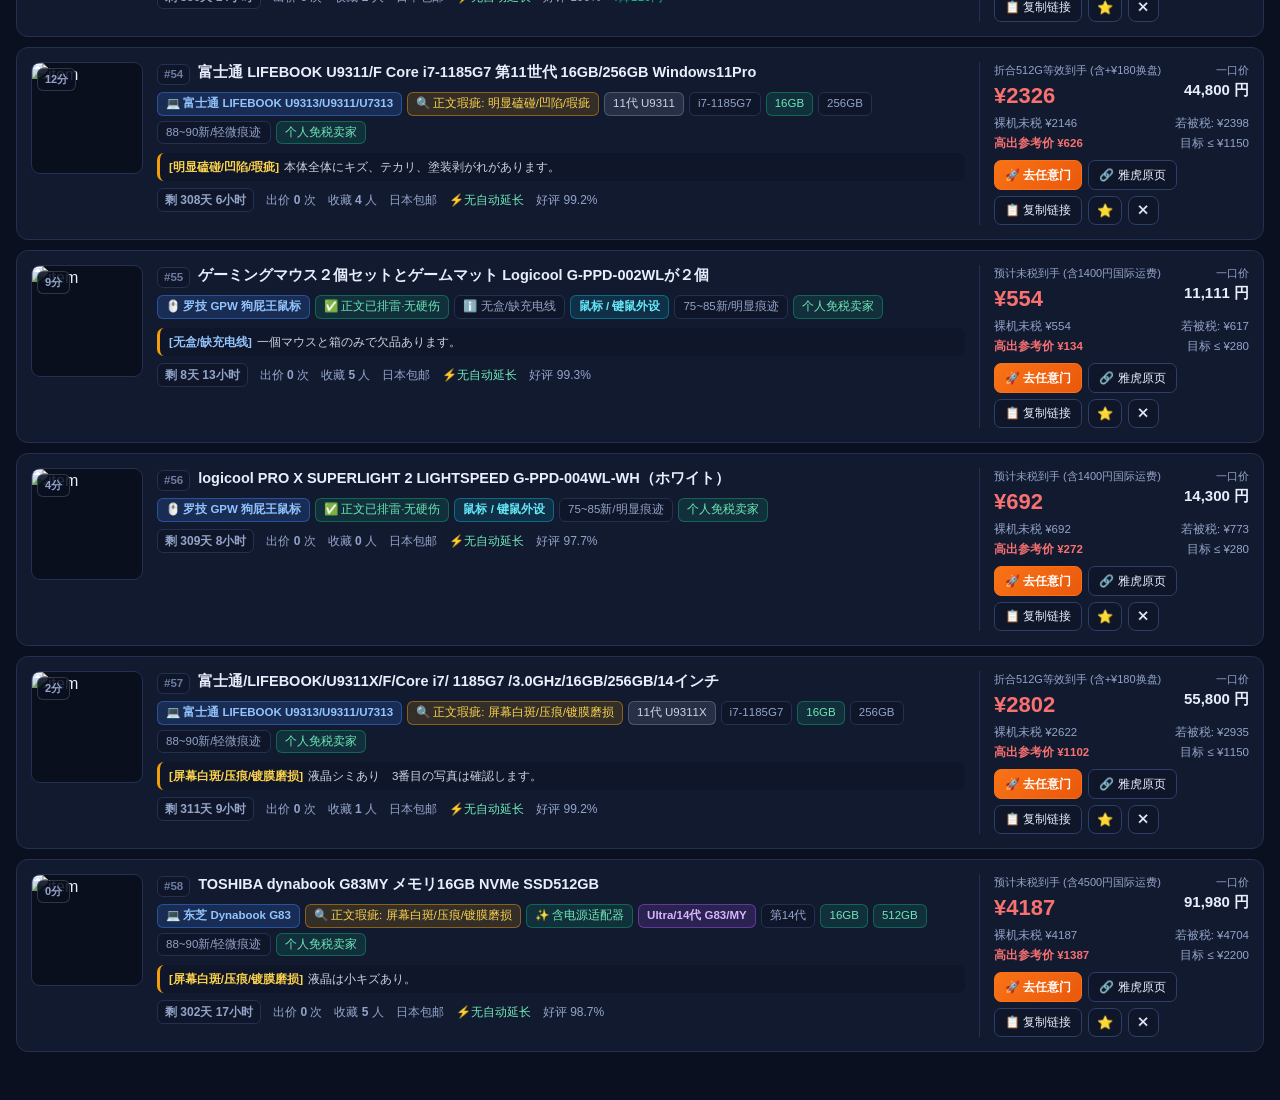
==== commit 30444ea1: "chore: update G83 radar snapshot" ====
--- a/docs/index.html
+++ b/docs/index.html
@@ -7,7 +7,7 @@
   <meta http-equiv="Pragma" content="no-cache" />
   <meta http-equiv="Expires" content="0" />
   <title>日淘任意门 · 万能多品类捡漏雷达</title>
-  <link rel="stylesheet" href="styles.css?v=1795889884" />
+  <link rel="stylesheet" href="styles.css?v=1795893624" />
 </head>
 <body>
   <div class="container">
@@ -280,6 +280,6 @@
   </div>
 
   <div class="toast" id="toast"></div>
-  <script src="app.js?v=1795889884"></script>
+  <script src="app.js?v=1795893624"></script>
 </body>
 </html>
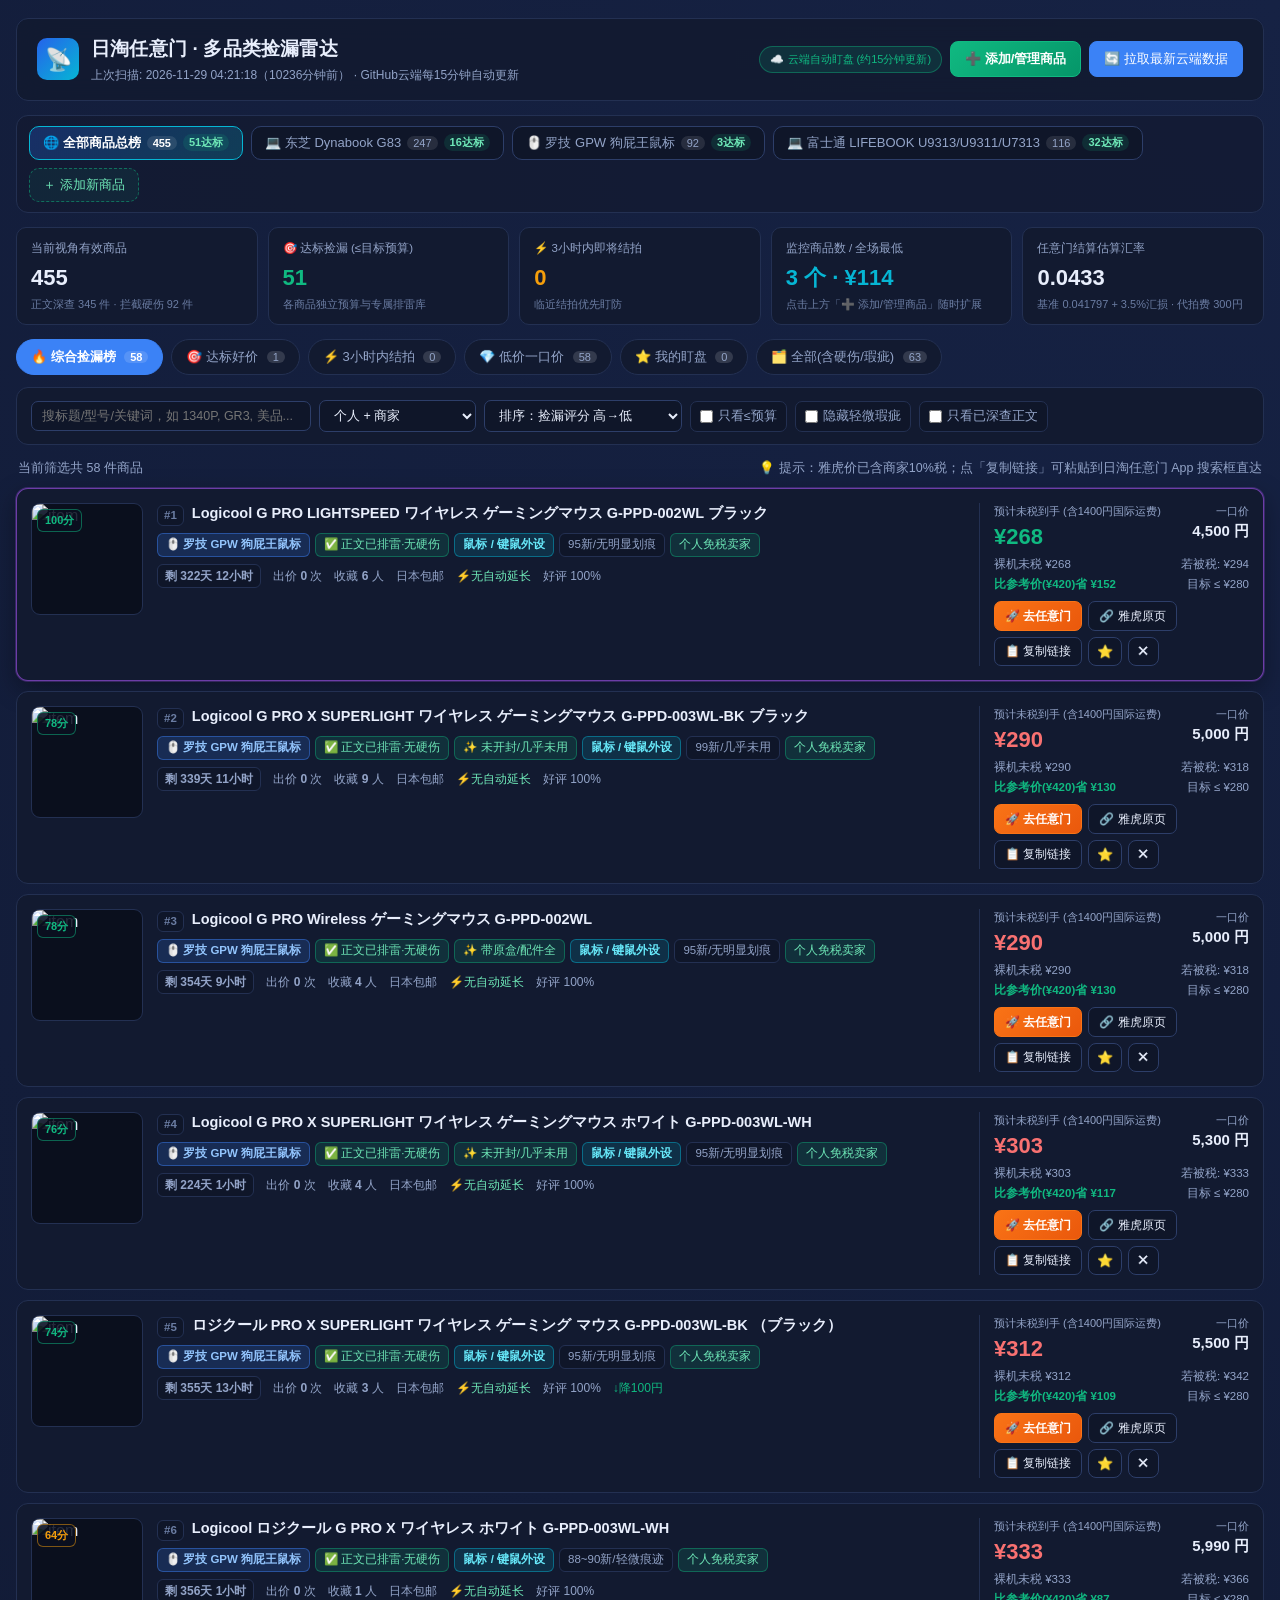
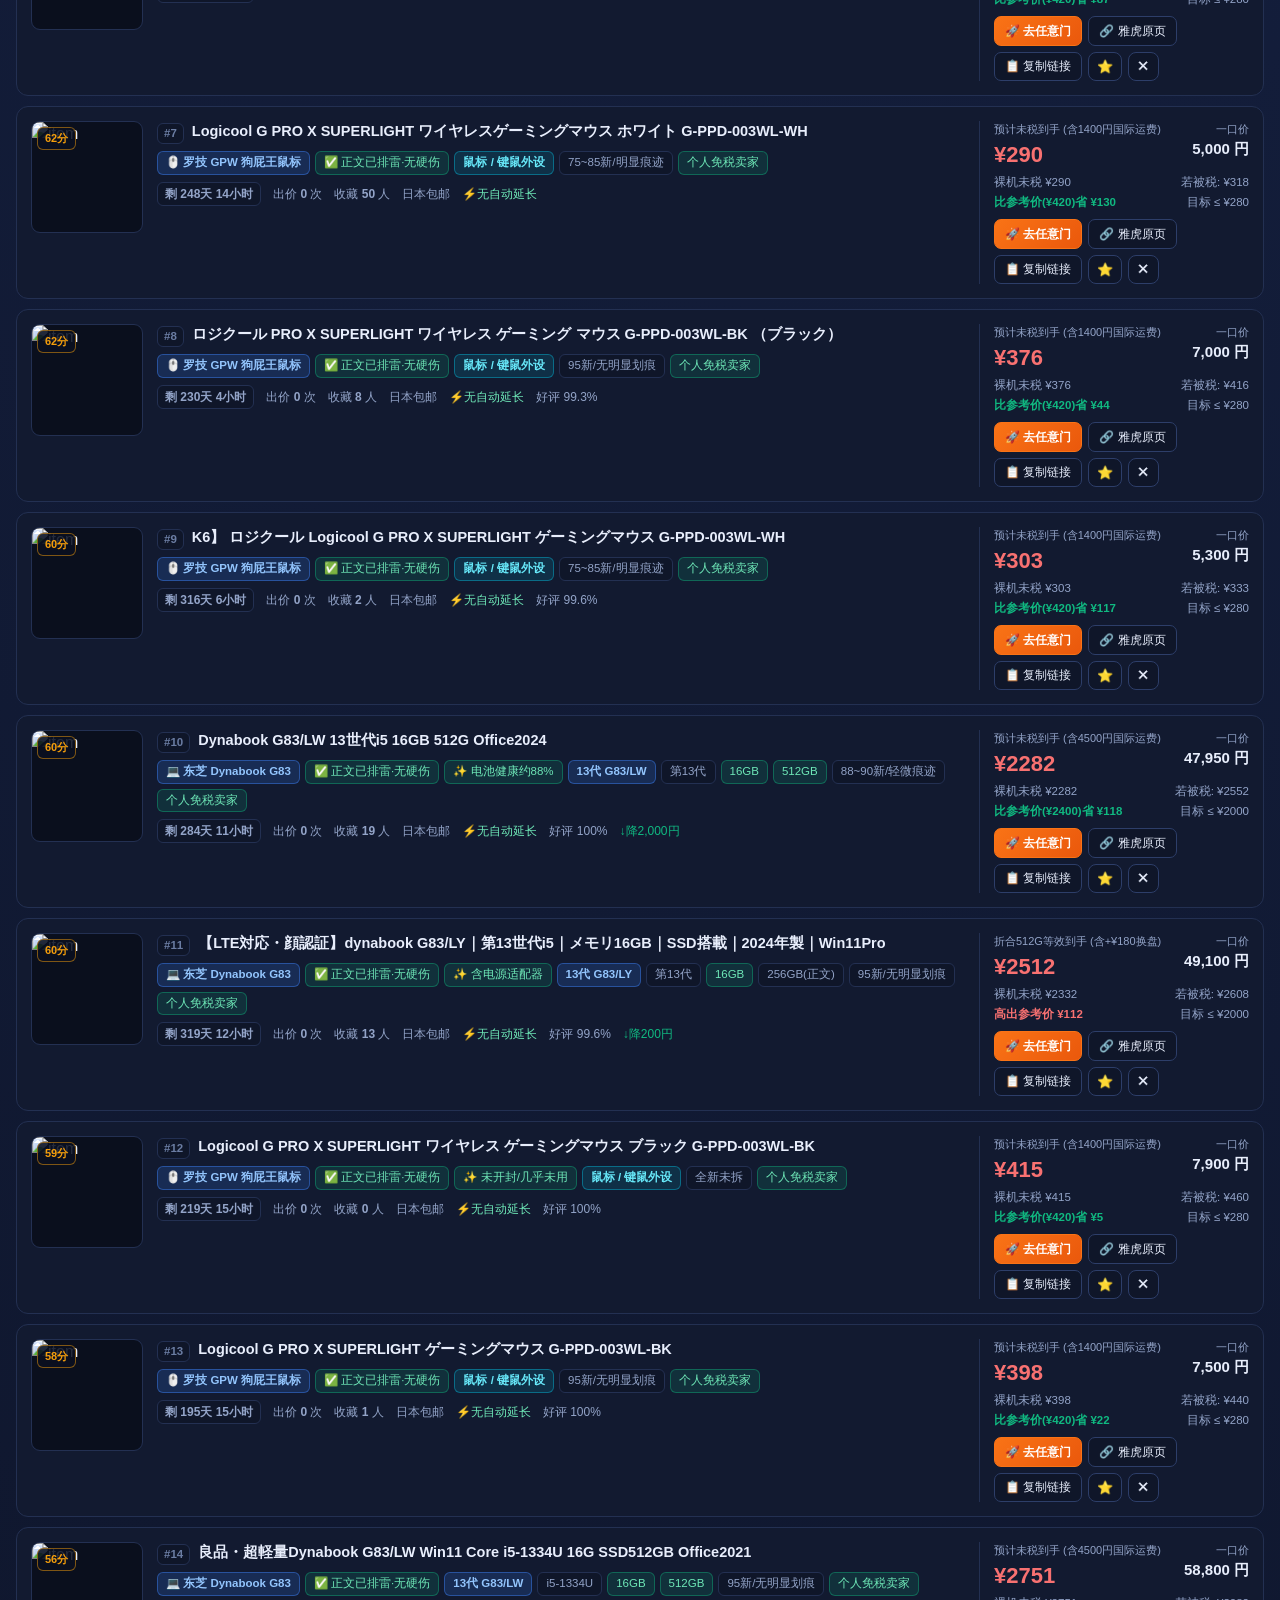
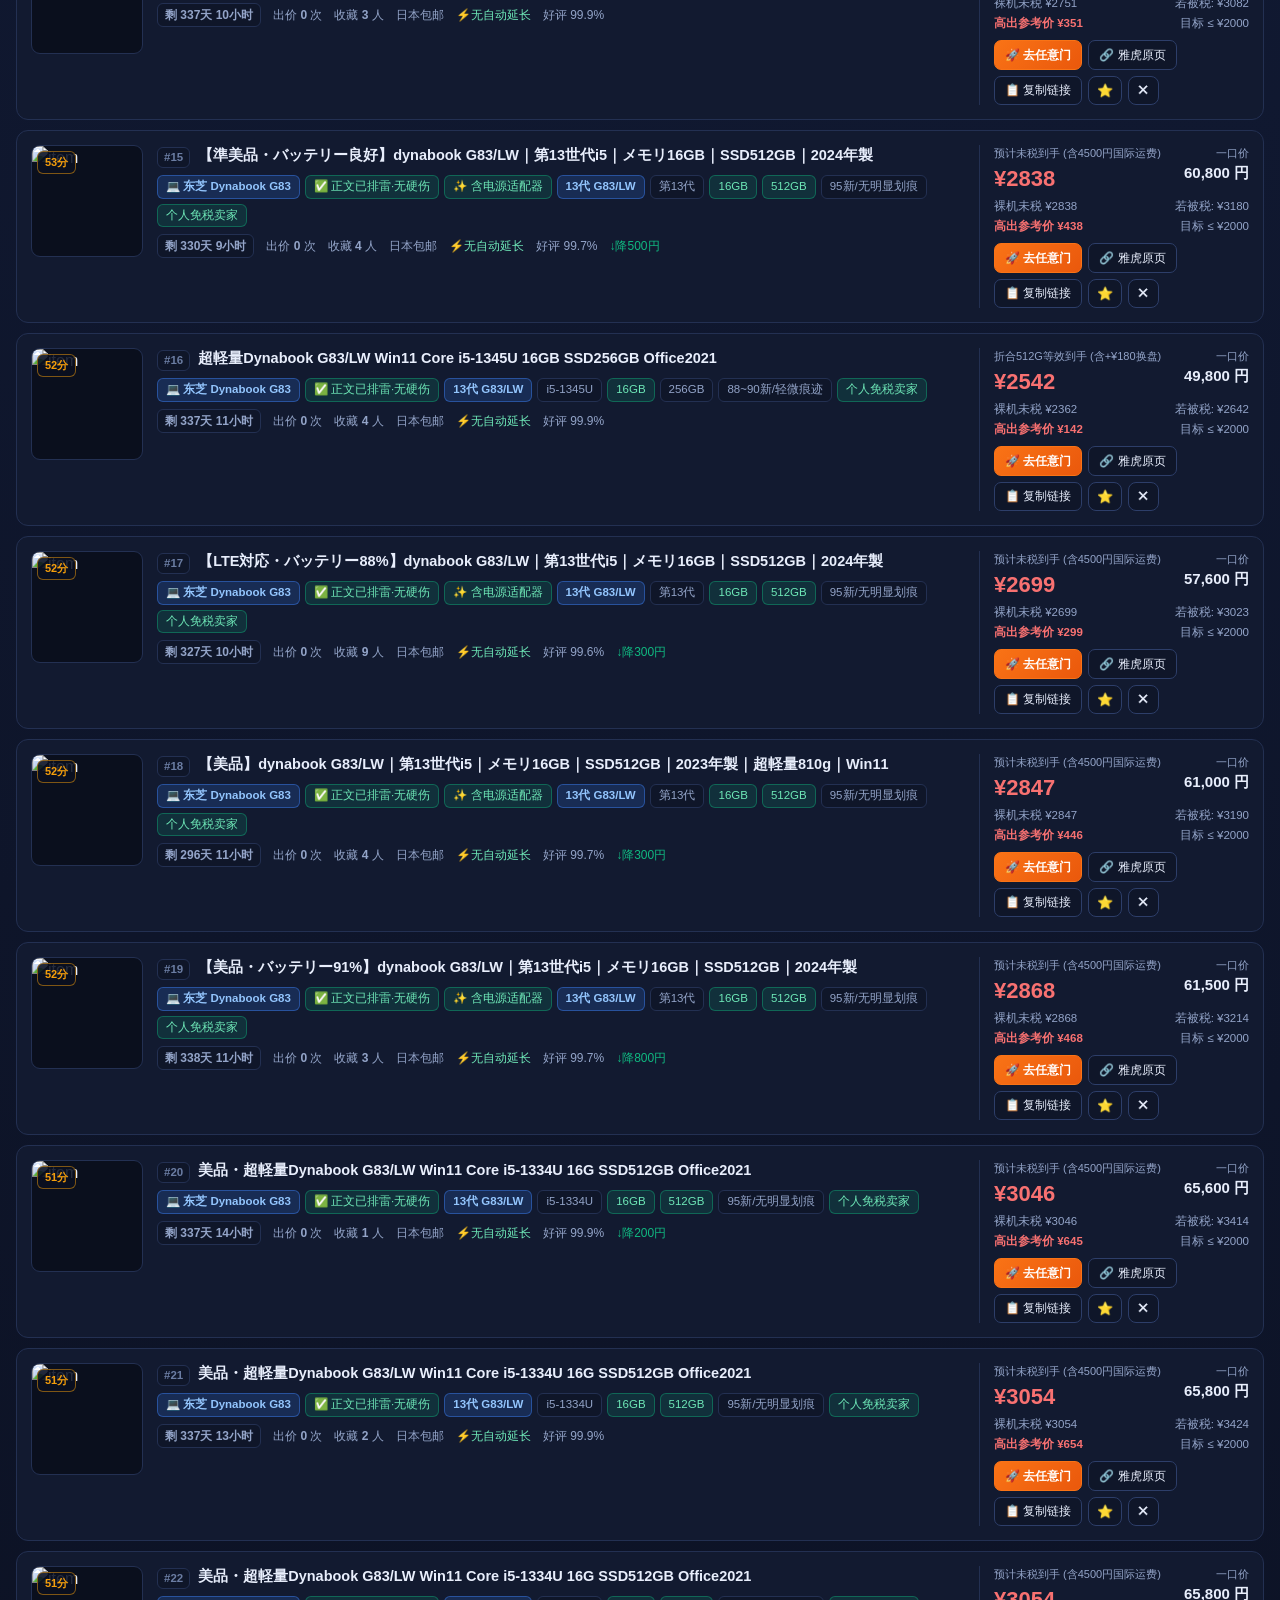
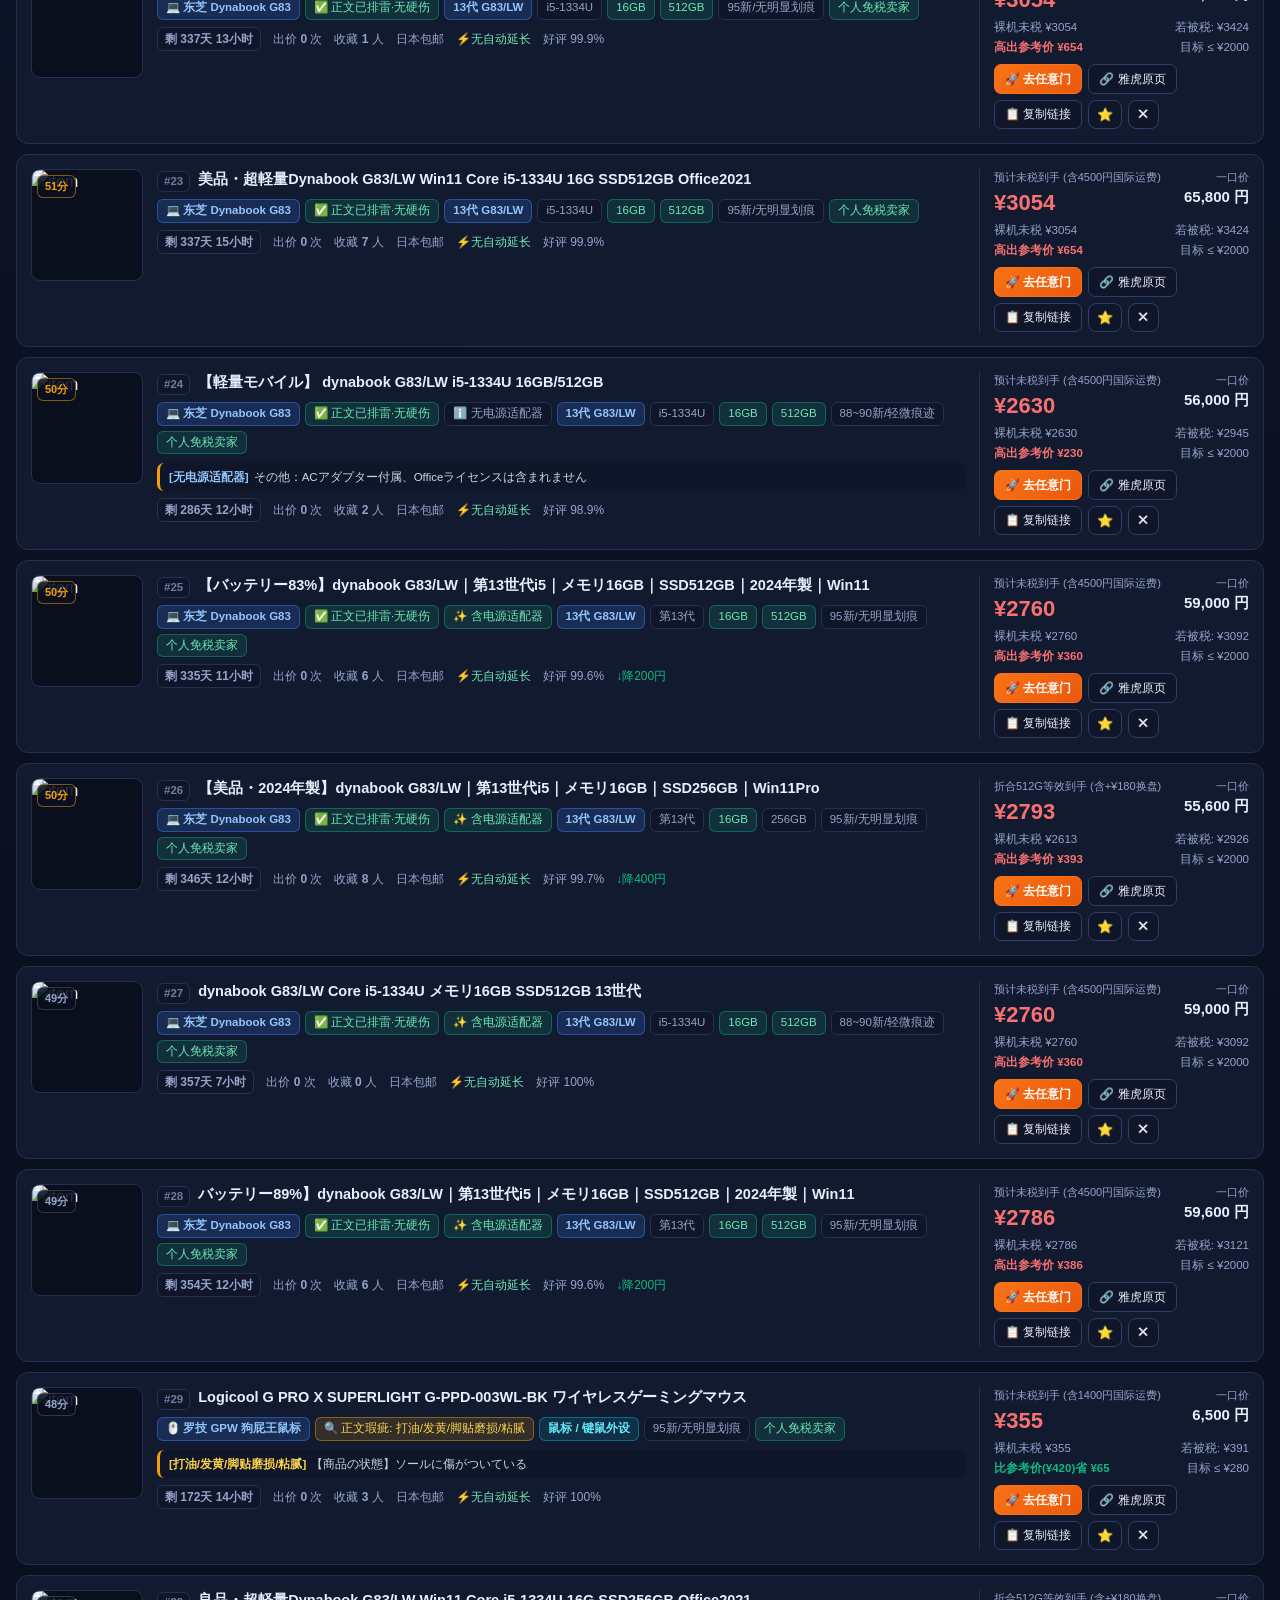
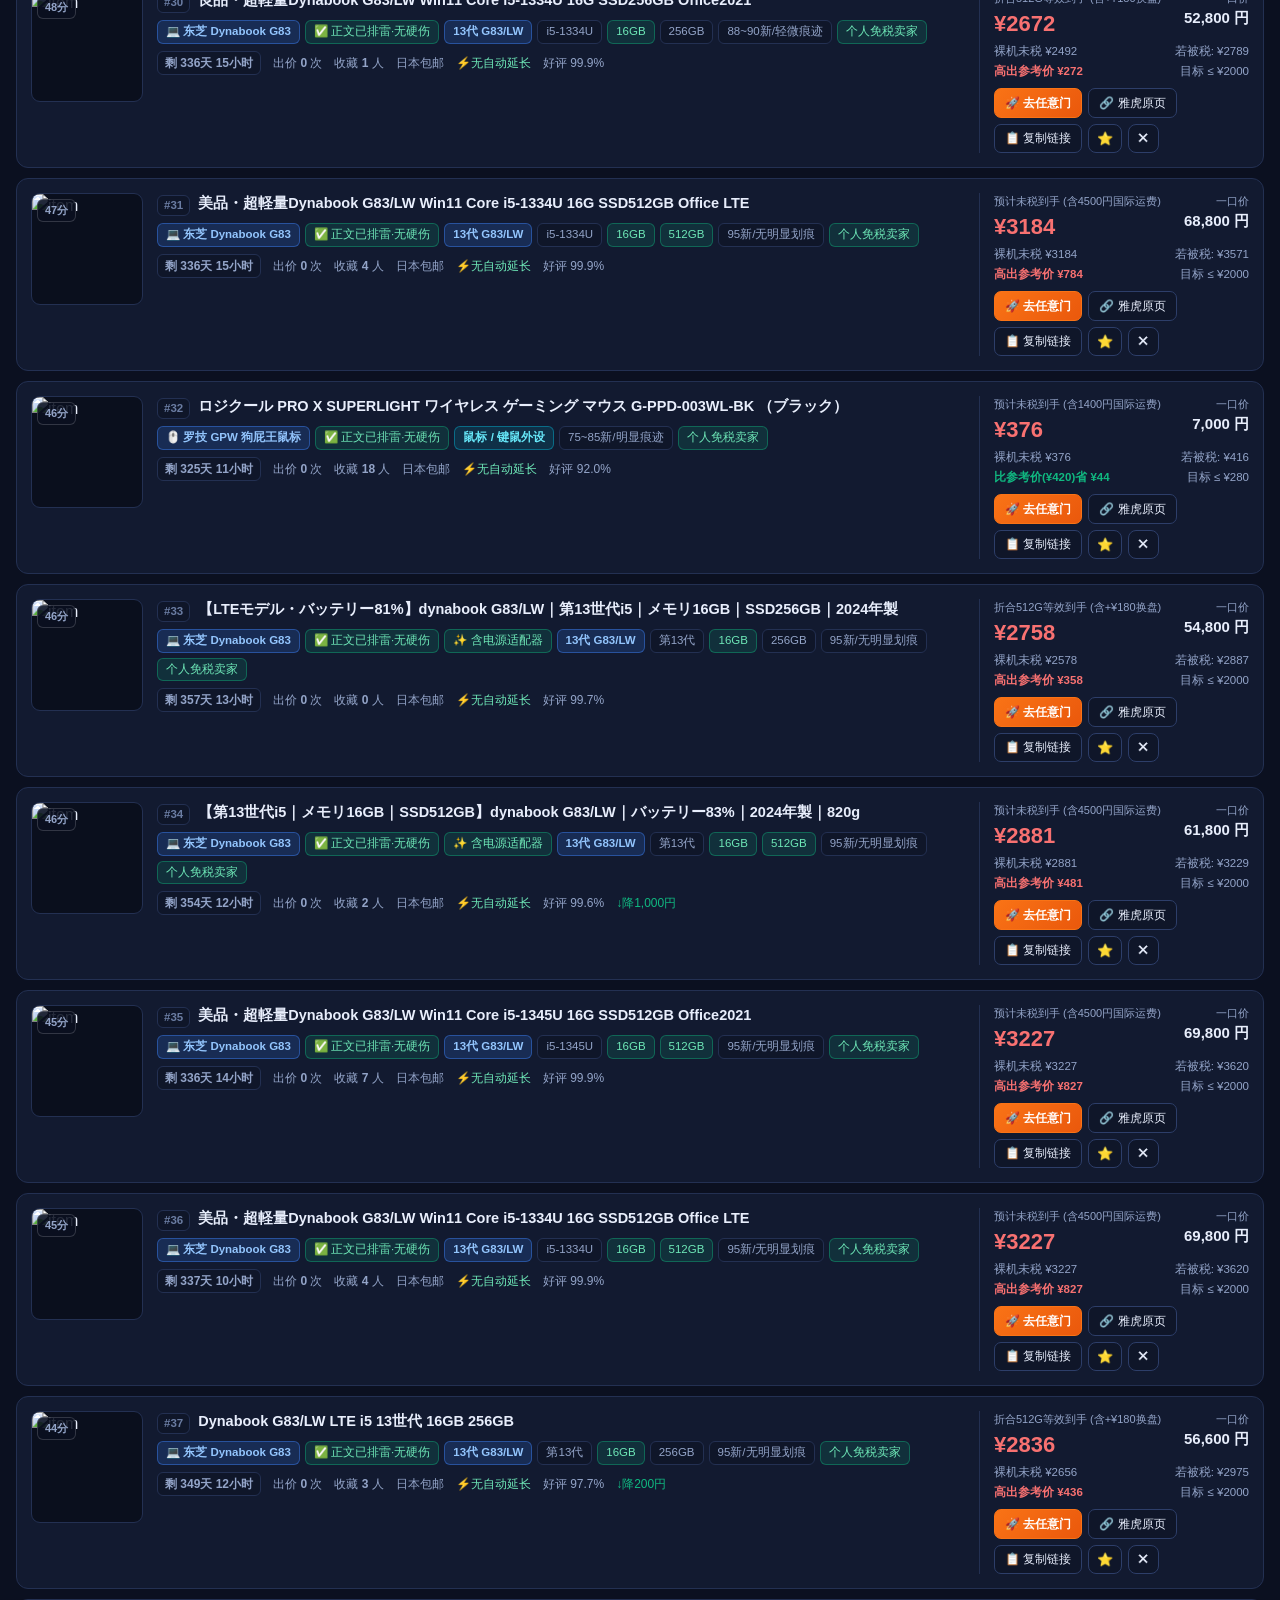
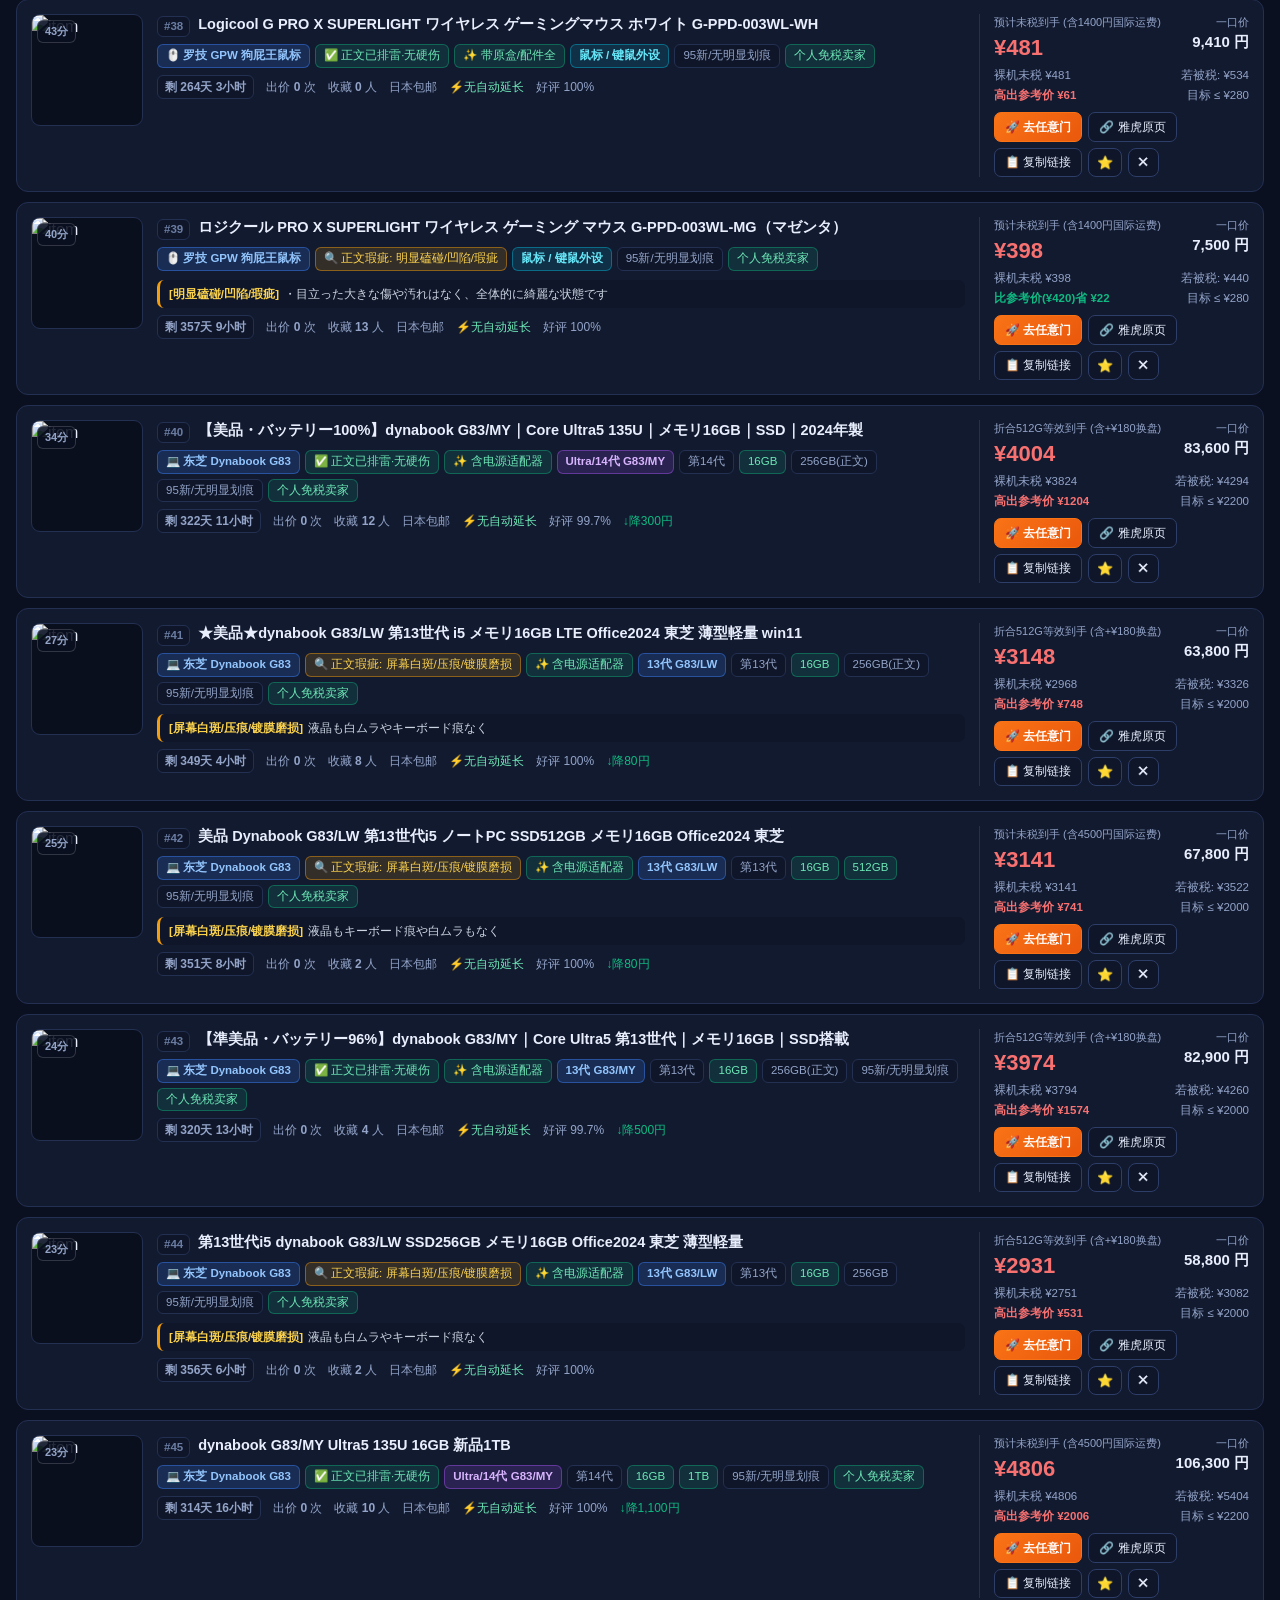
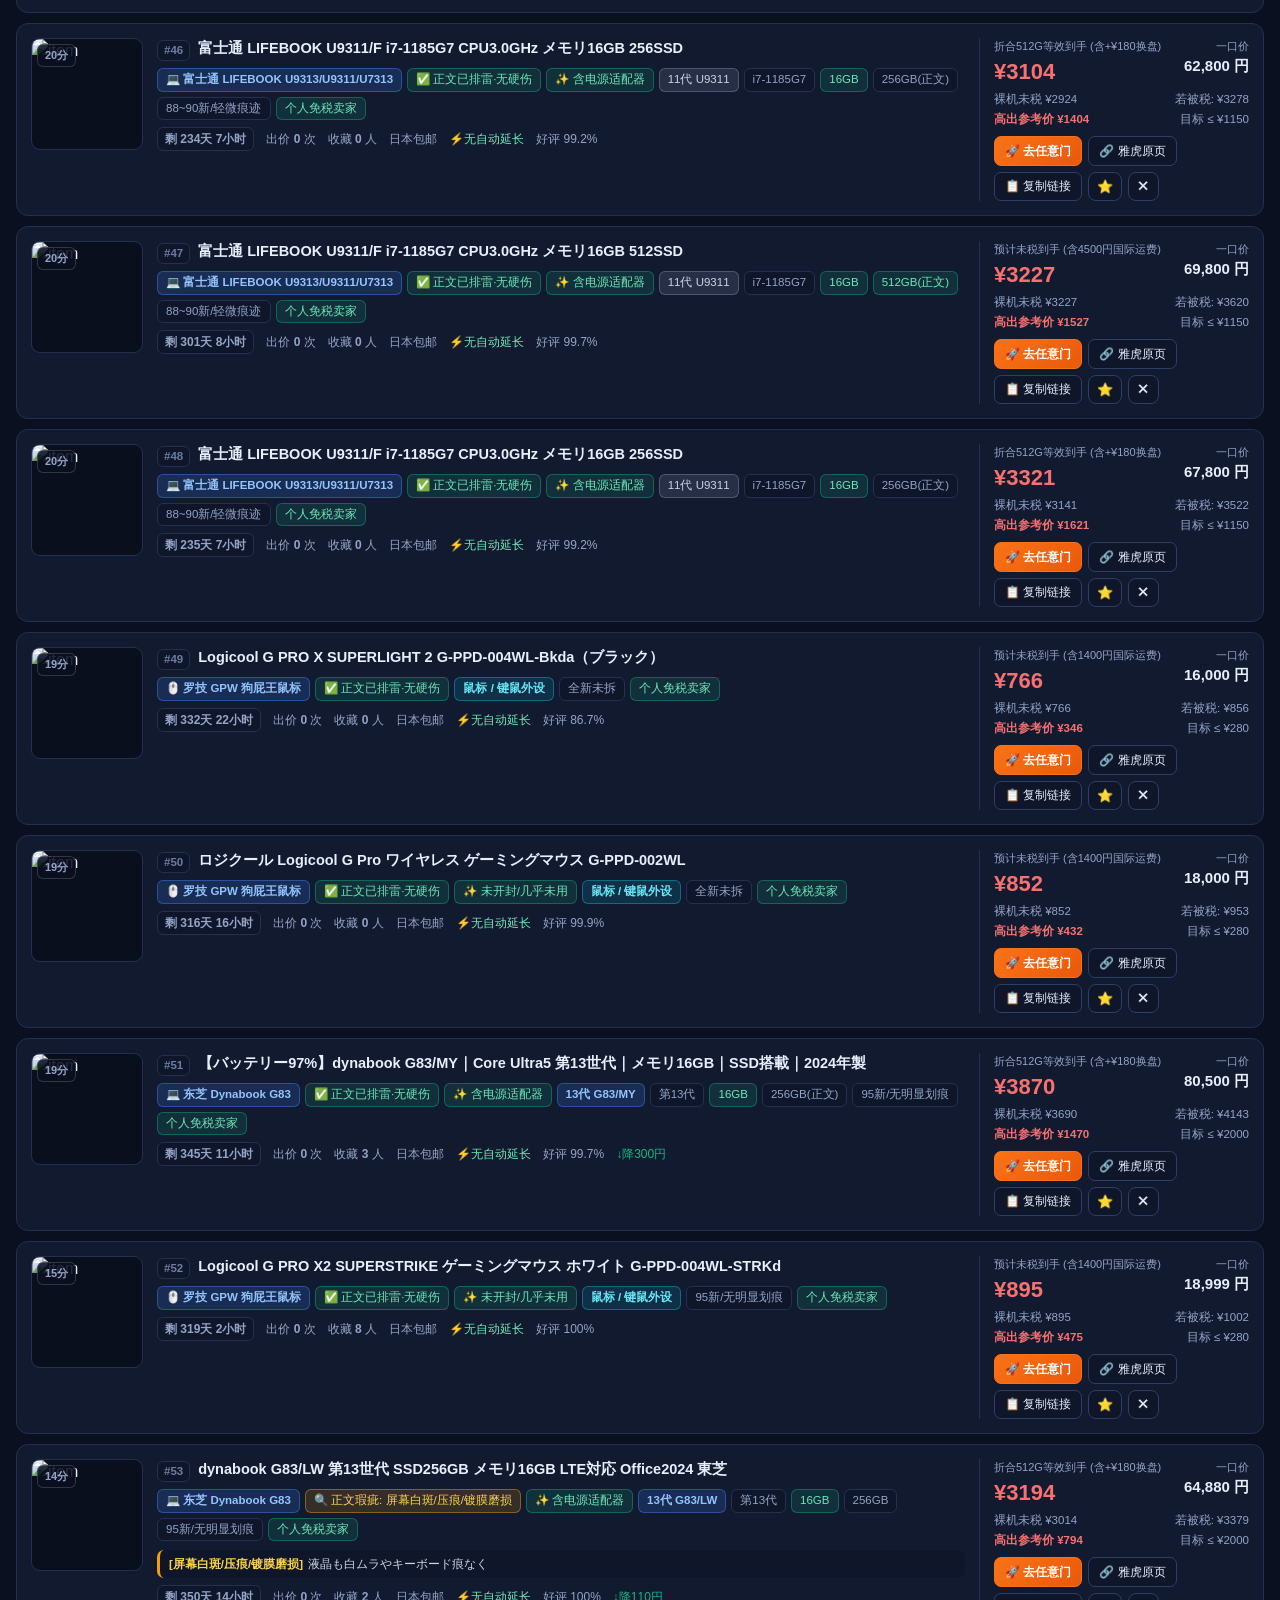
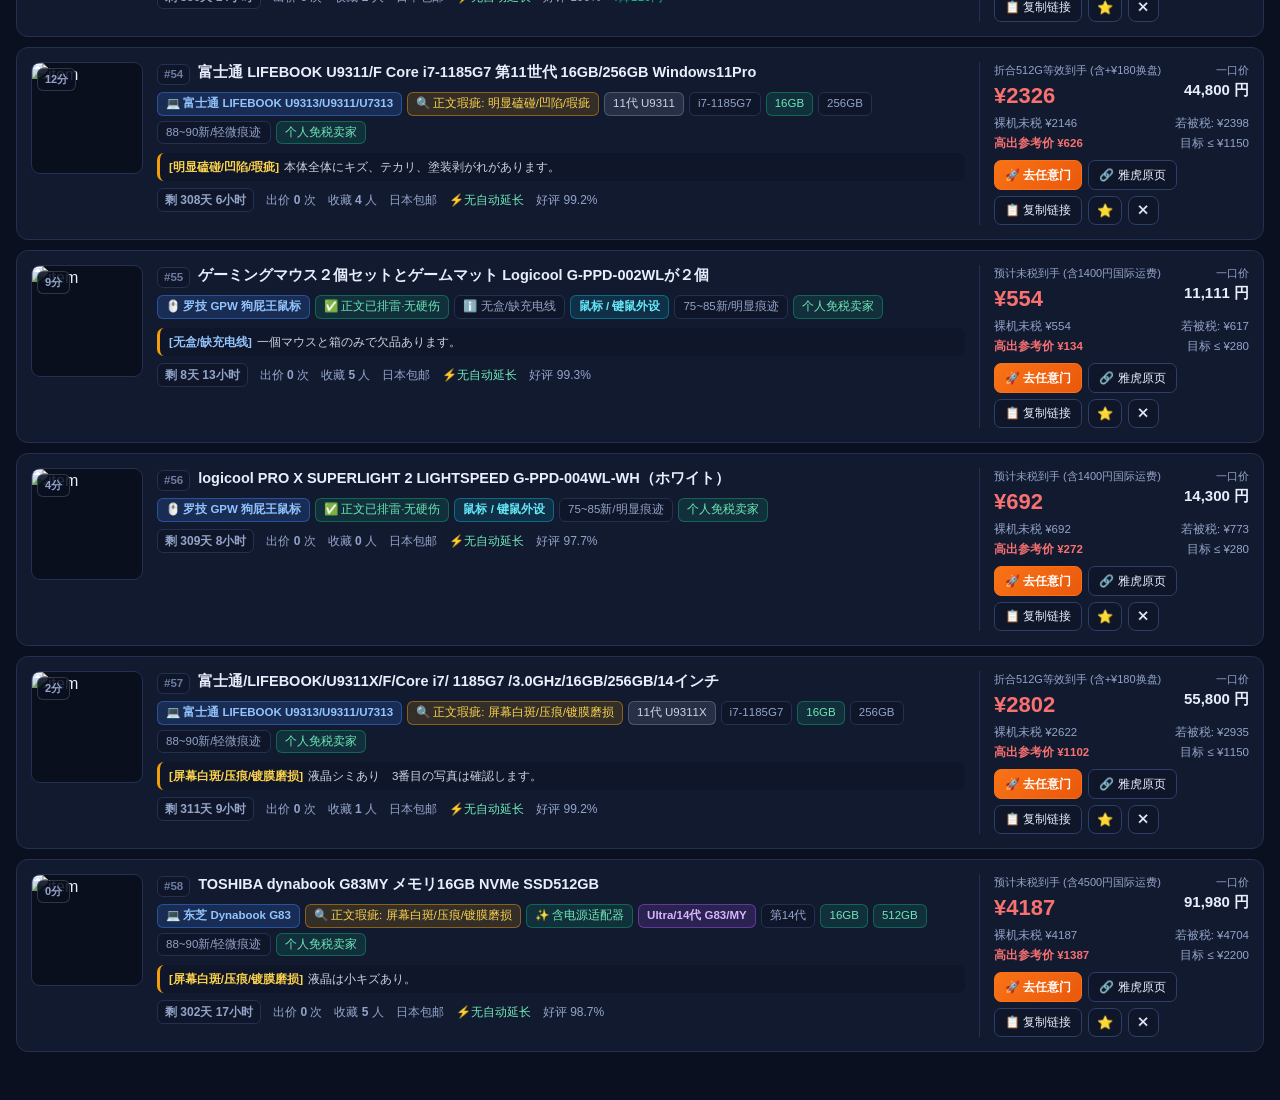
==== commit 58944a0f: "chore: update G83 radar snapshot" ====
--- a/docs/index.html
+++ b/docs/index.html
@@ -7,7 +7,7 @@
   <meta http-equiv="Pragma" content="no-cache" />
   <meta http-equiv="Expires" content="0" />
   <title>日淘任意门 · 万能多品类捡漏雷达</title>
-  <link rel="stylesheet" href="styles.css?v=1795893624" />
+  <link rel="stylesheet" href="styles.css?v=1795897283" />
 </head>
 <body>
   <div class="container">
@@ -280,6 +280,6 @@
   </div>
 
   <div class="toast" id="toast"></div>
-  <script src="app.js?v=1795893624"></script>
+  <script src="app.js?v=1795897283"></script>
 </body>
 </html>
